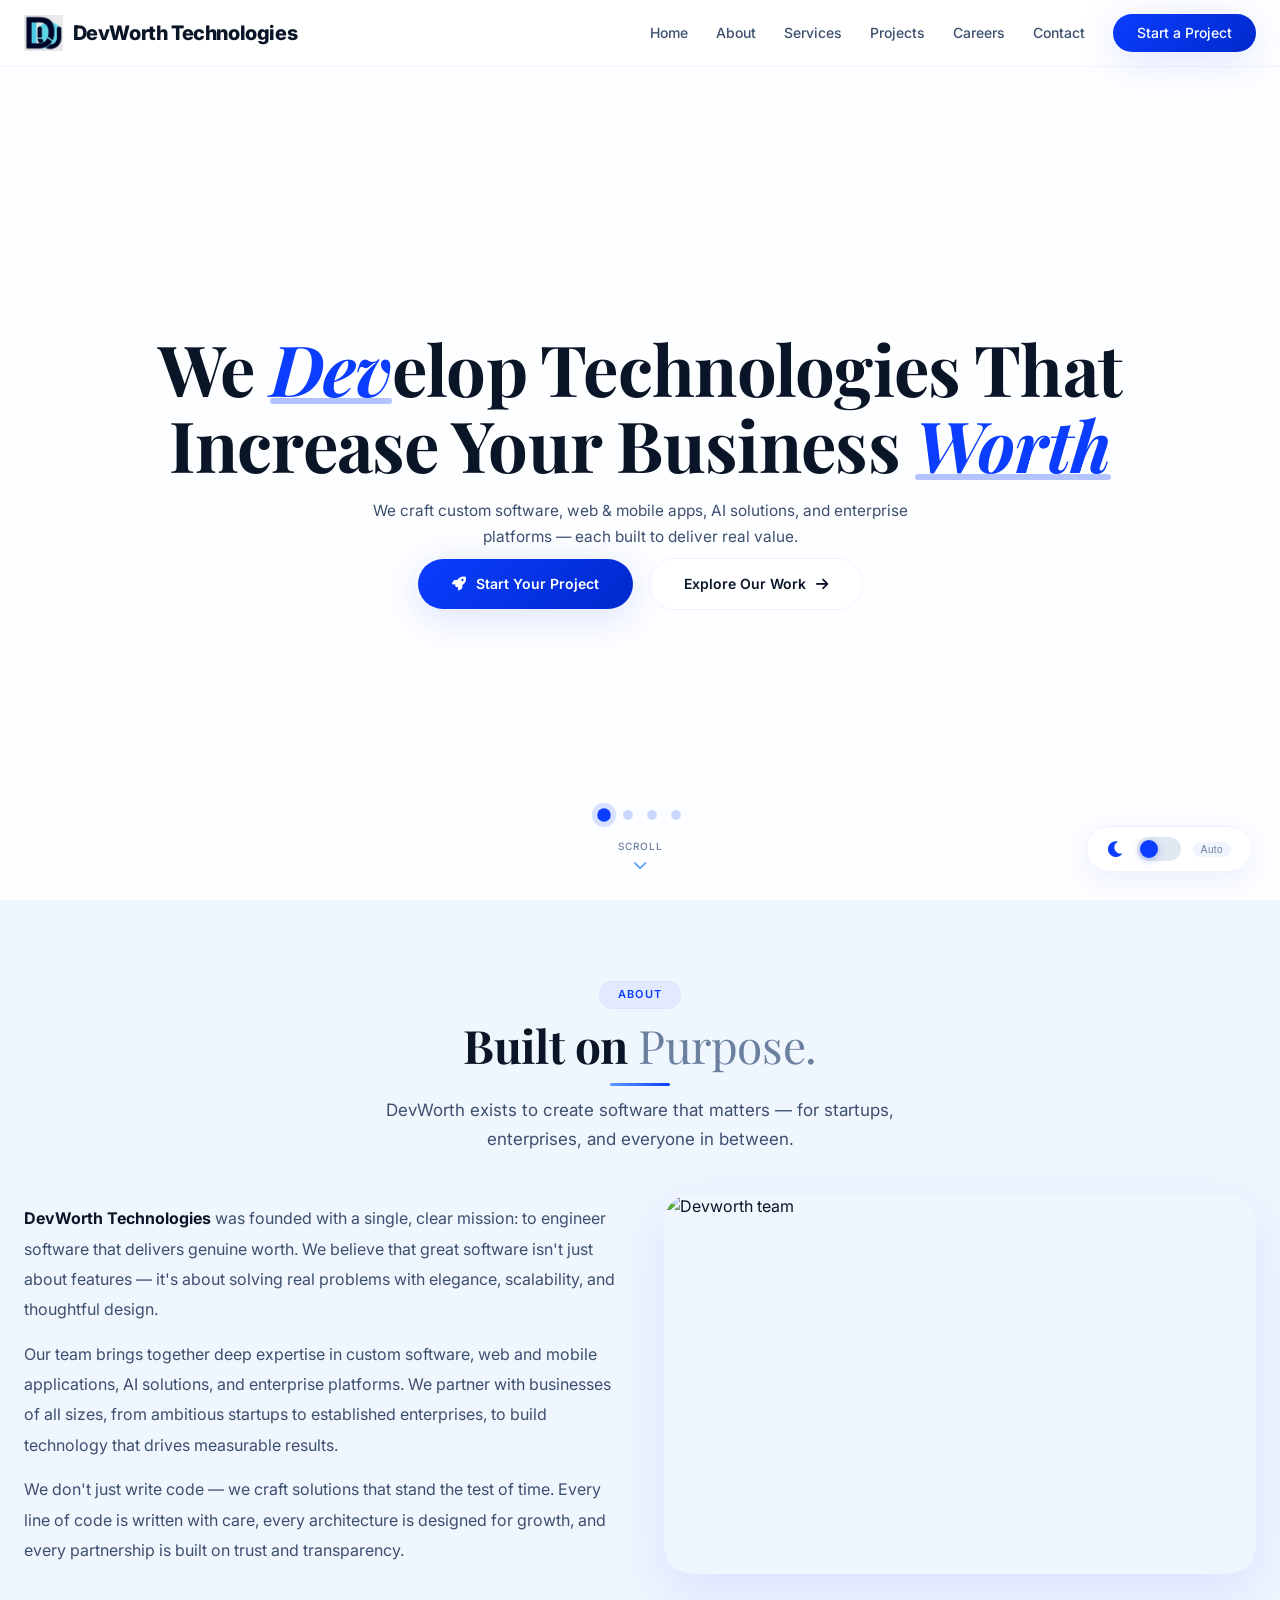
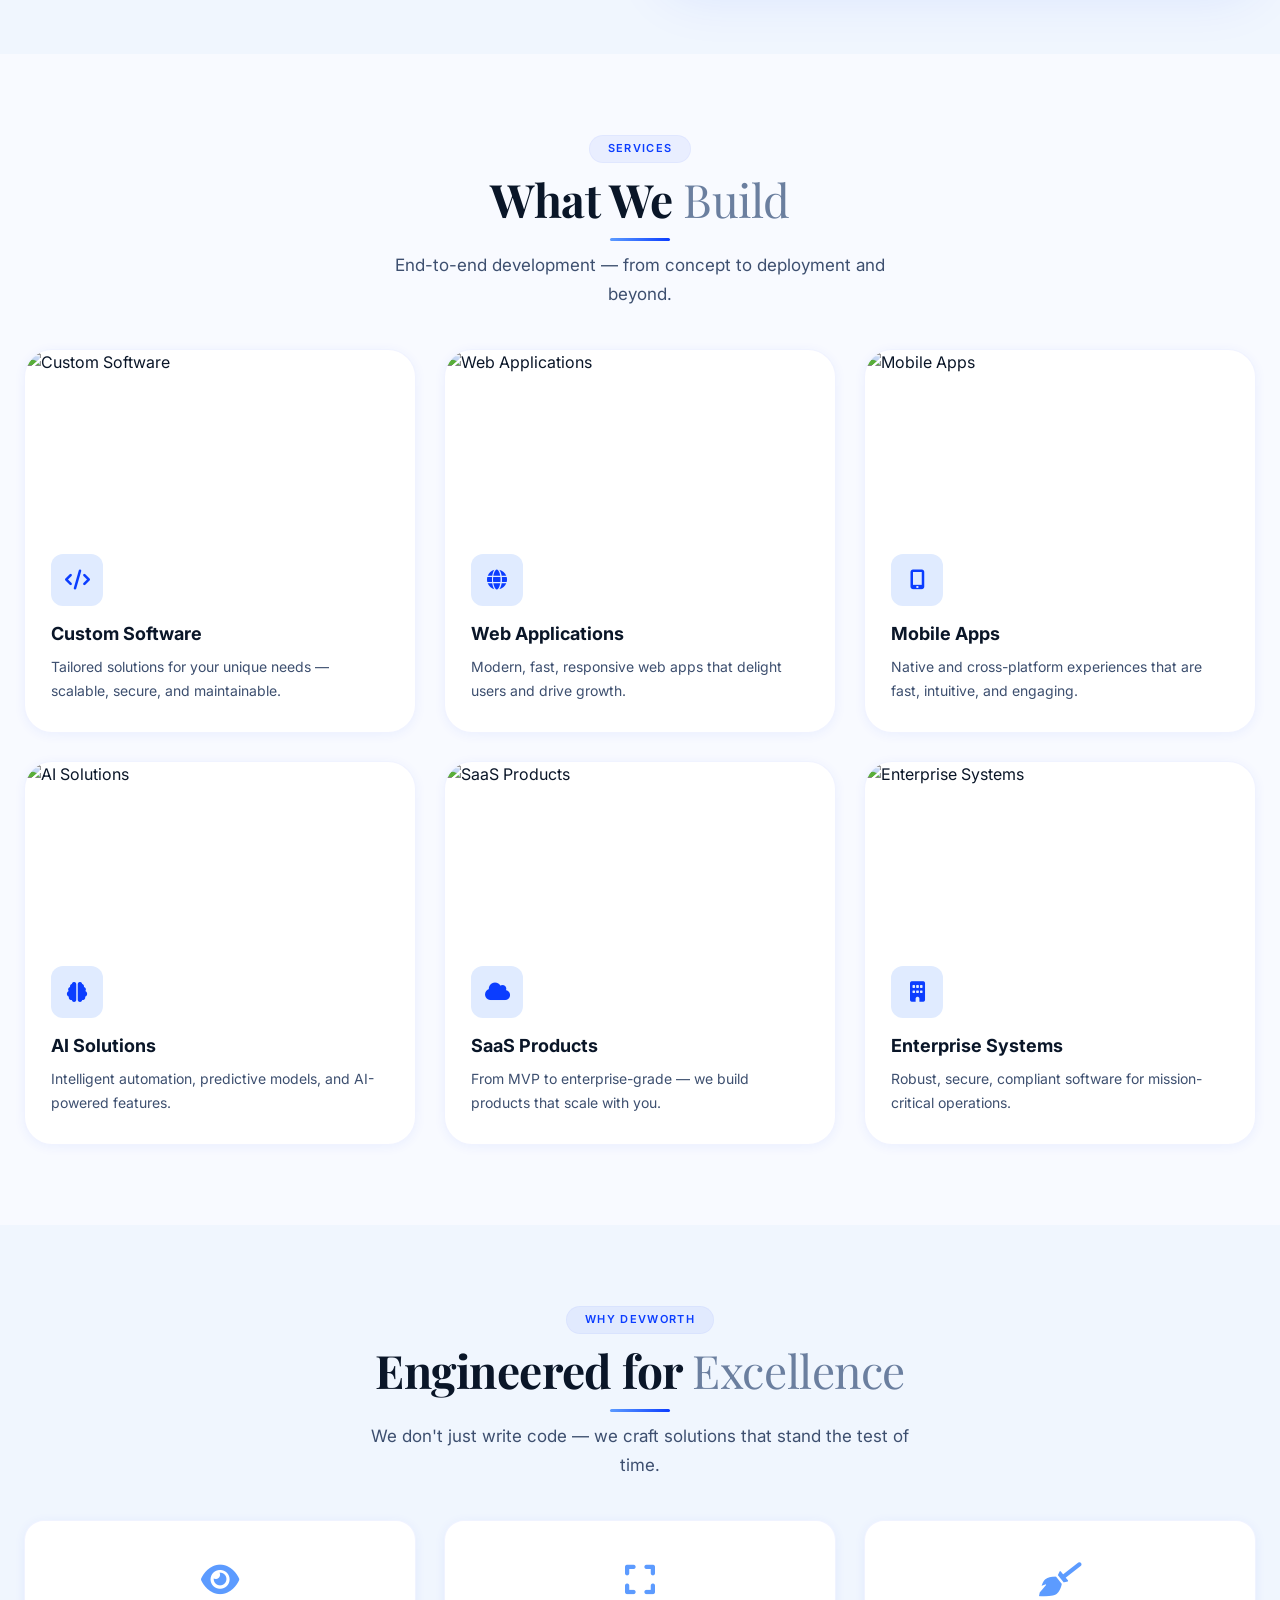
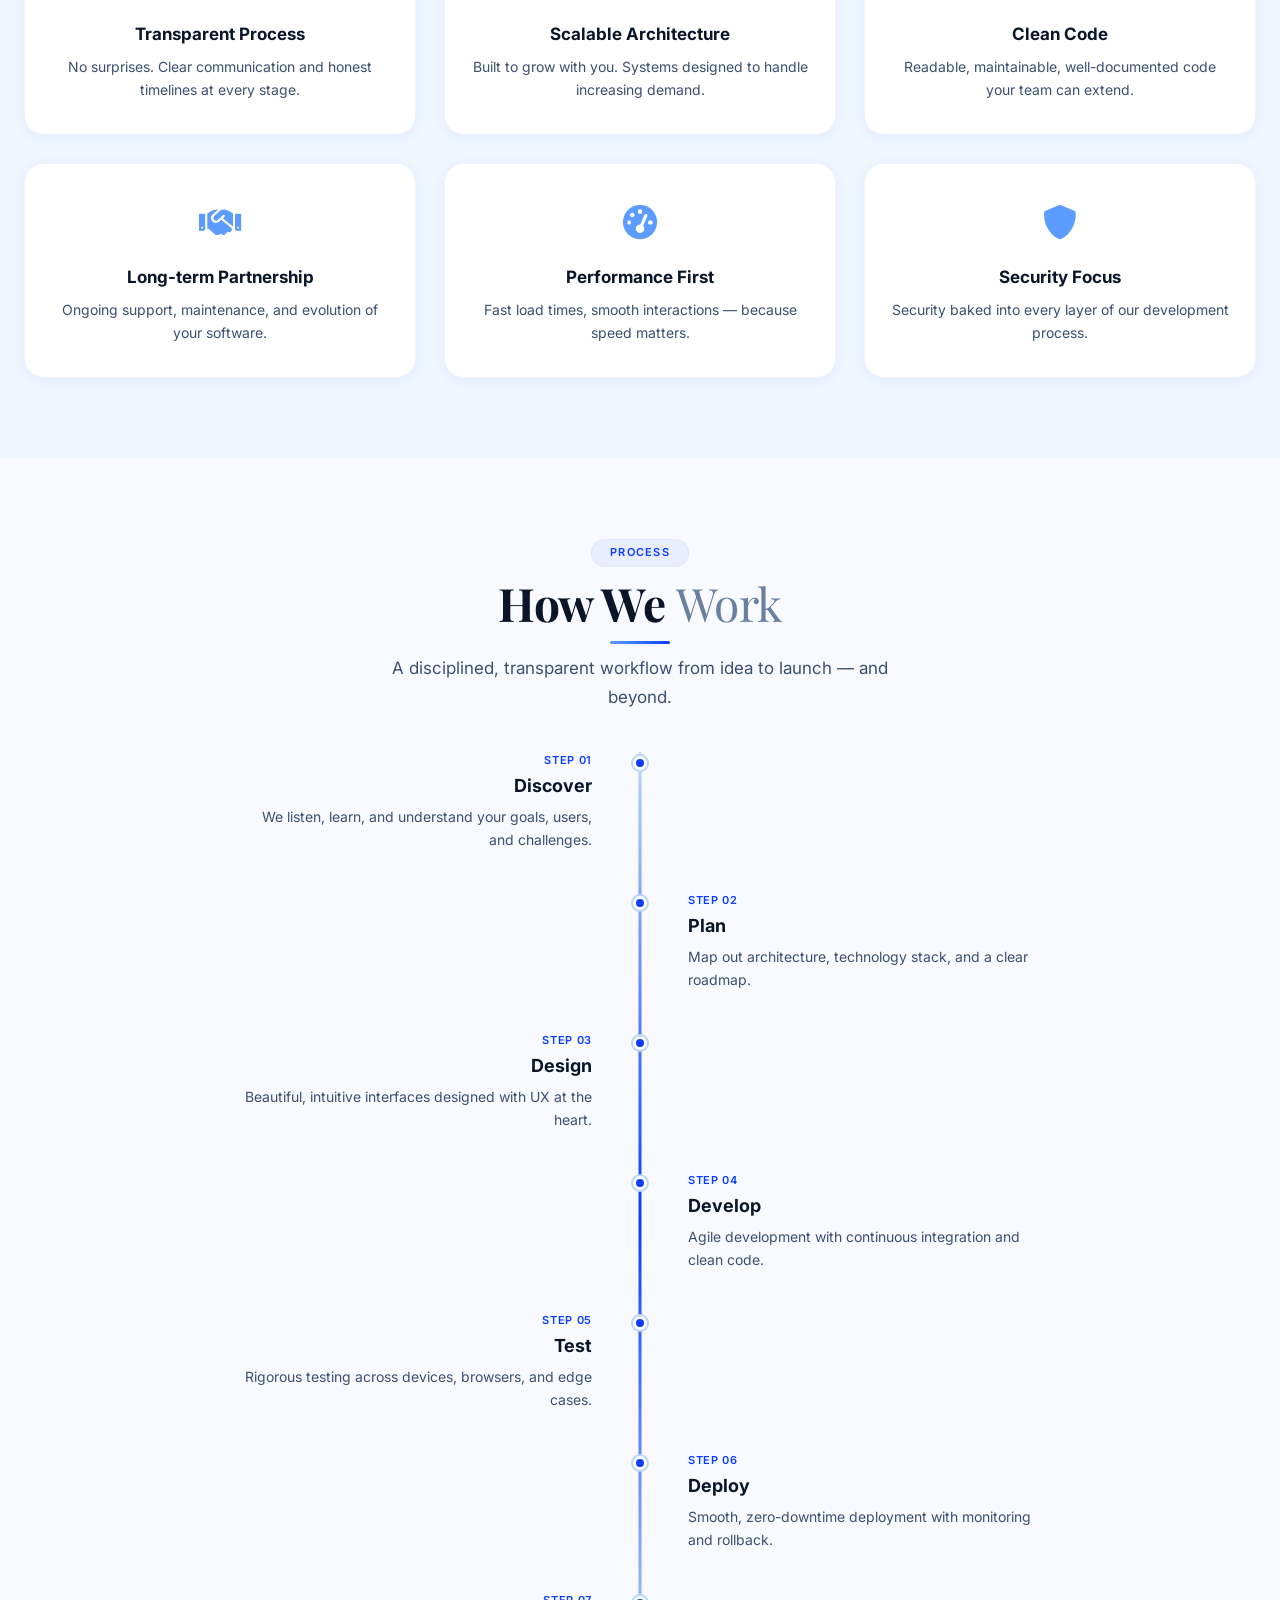
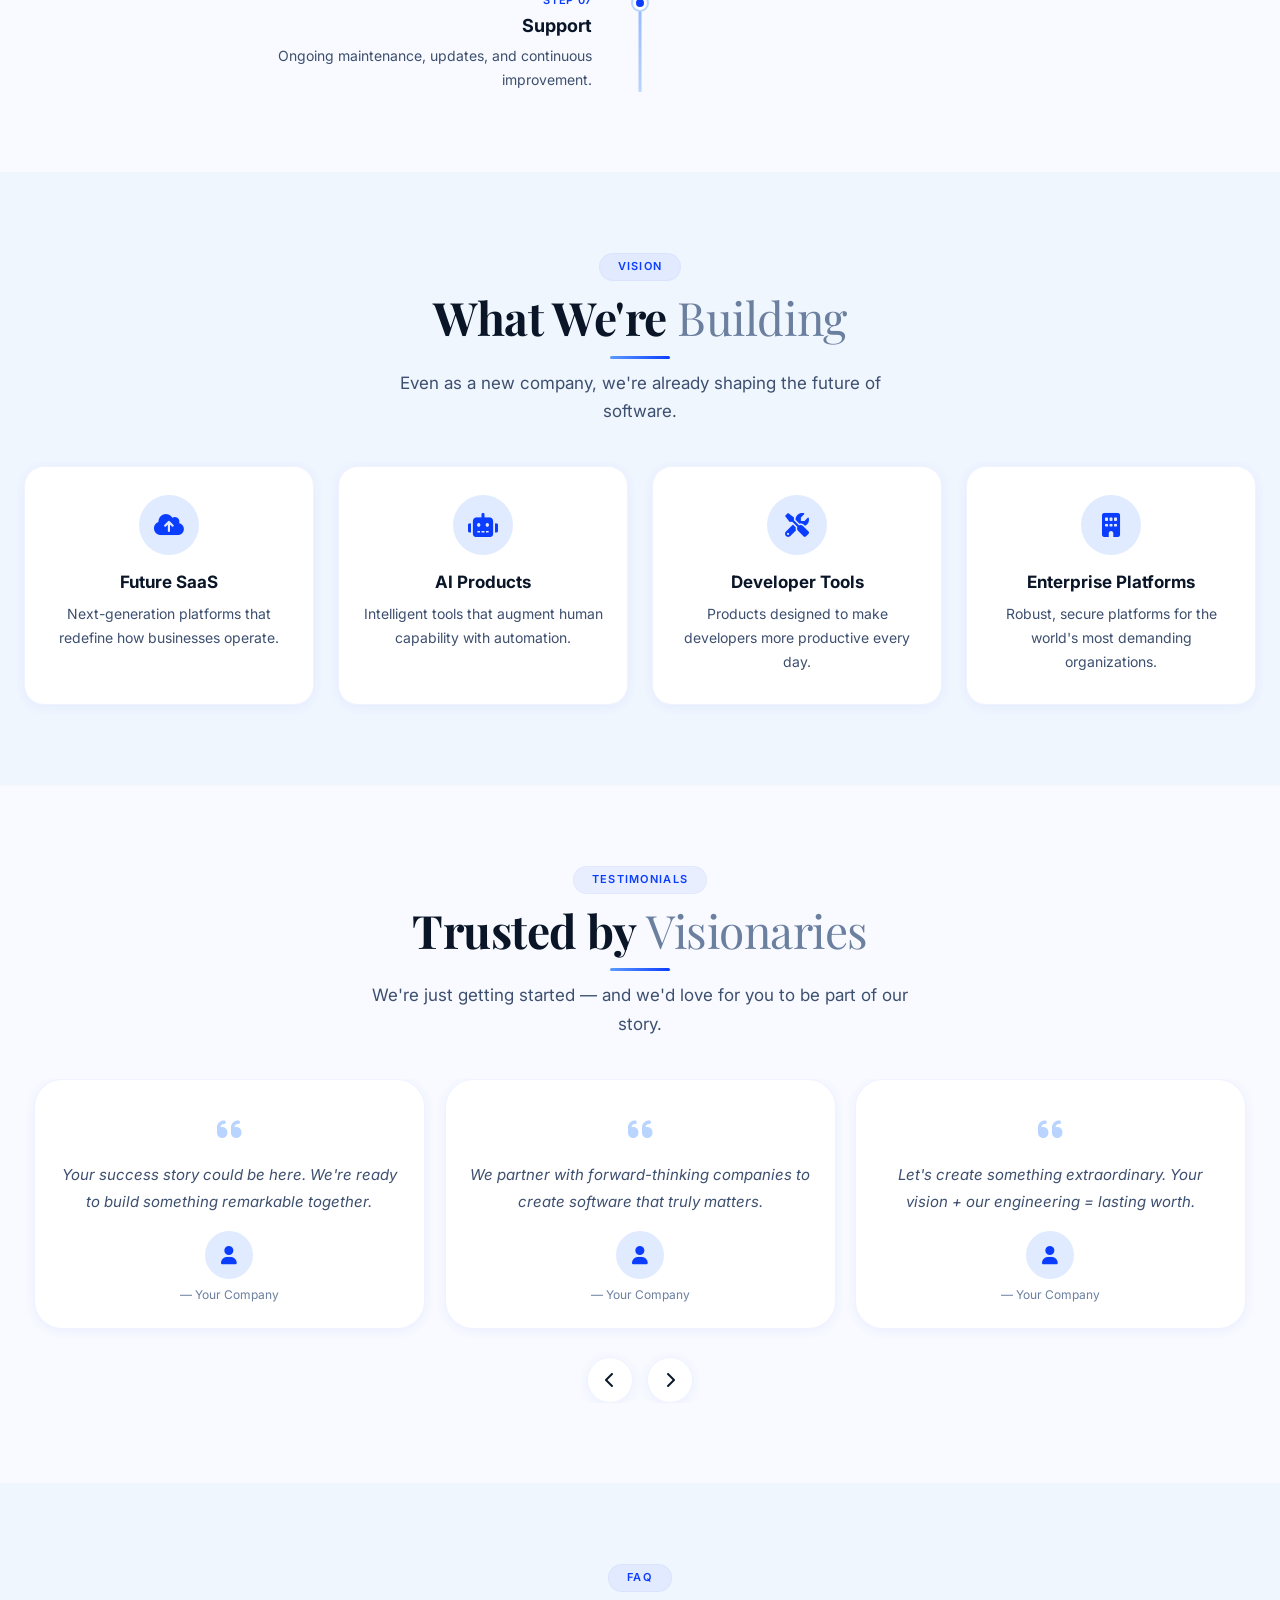
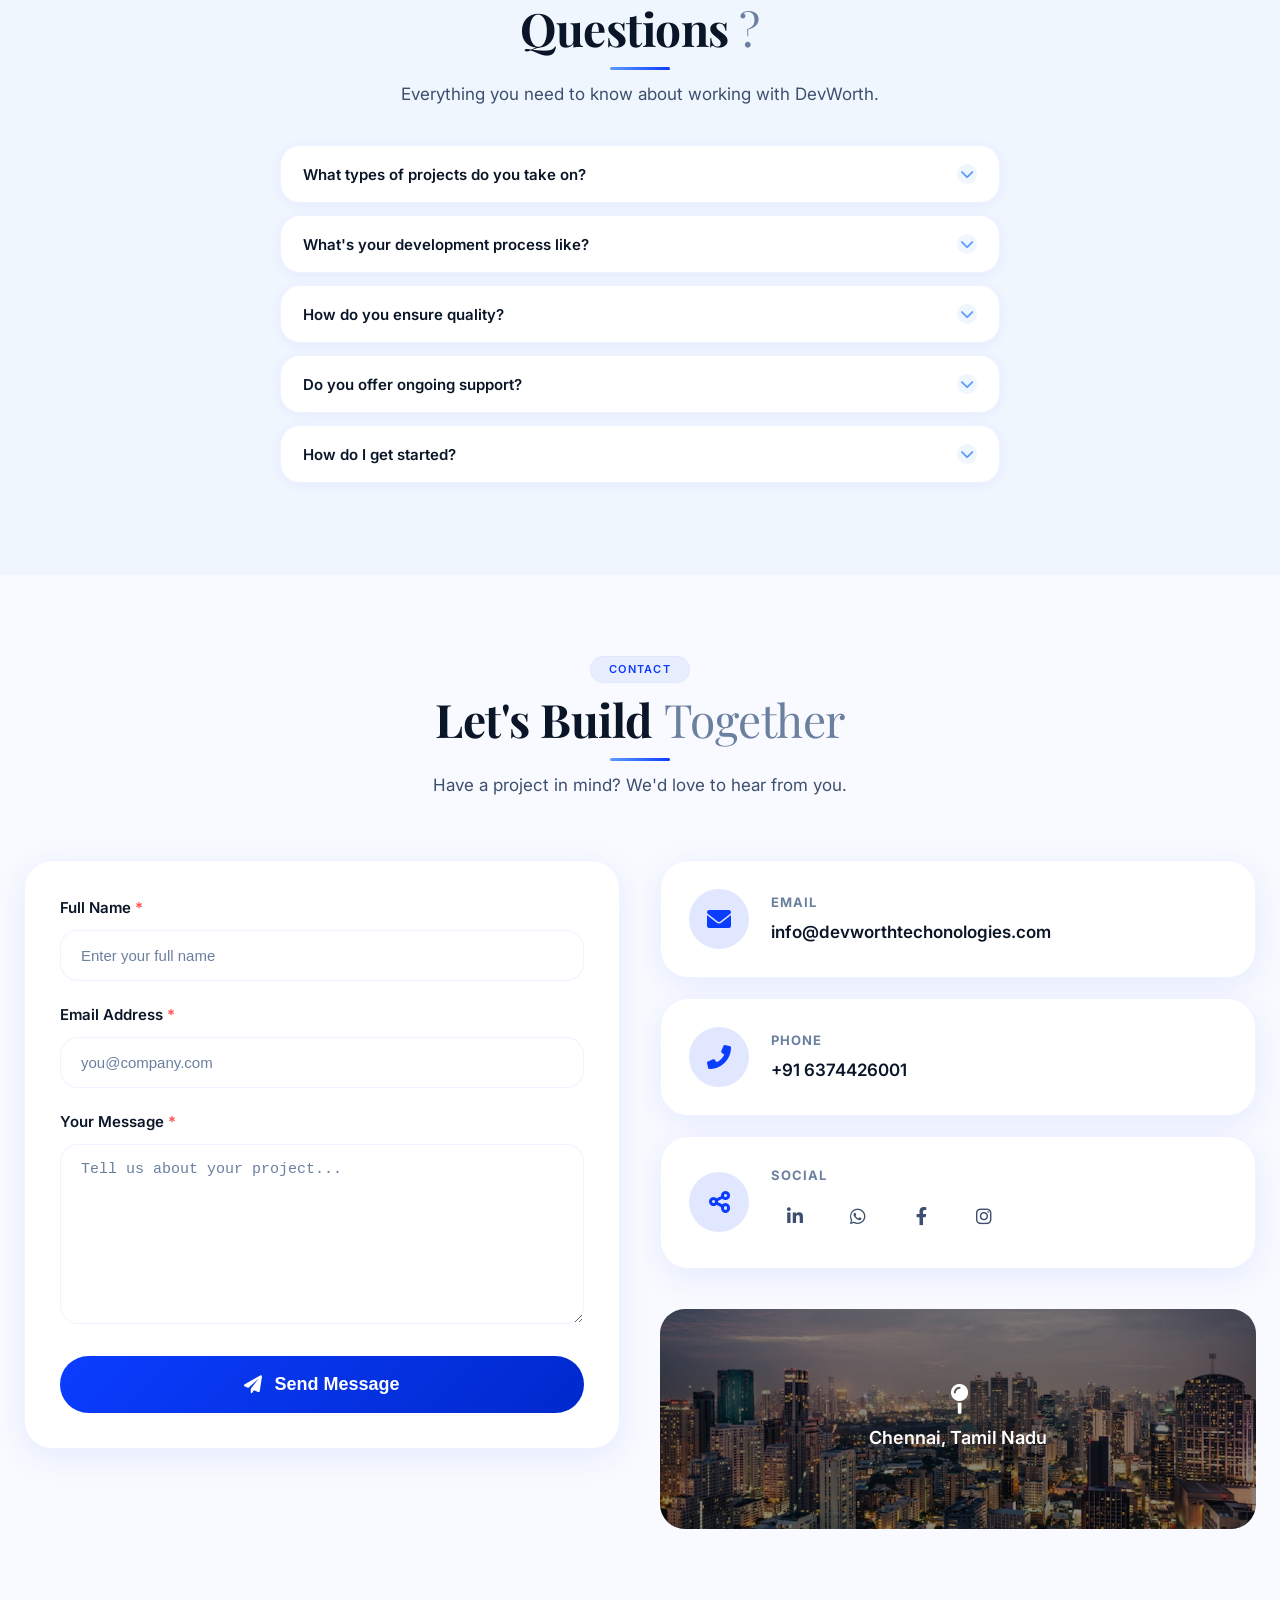
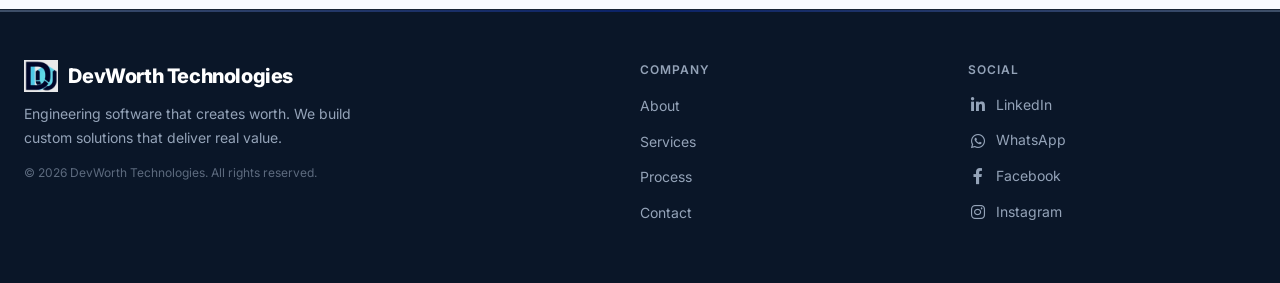
==== index.html @ b17df906 "location-updated" ====
<!DOCTYPE html>
<html lang="en" data-theme="light">

<head>
    <meta charset="UTF-8" />
    <meta name="viewport" content="width=device-width, initial-scale=1.0, maximum-scale=1.0, user-scalable=yes" />
    <title>DevWorth Technologies — Software That Creates Worth</title>
    <meta name="description"
        content="DevWorth Technologies is a software development company specializing in custom software, web applications, mobile apps, ERP, CRM, e-commerce, and AI solutions. We work closely with businesses to understand their requirements, provide clear guidance, and deliver projects on time with high-quality, user-friendly designs. If you don't have a clear idea of what you need, our team schedules consultations to understand your business, suggest the right technology solutions, and turn your vision into reality. At DevWorth Technologies, we don't just build software—we create digital solutions that add real value and help businesses grow." />
    <link rel="canonical" href="https://devworthtechnologies.com" />
    <link rel="icon" type="image/png" href="assets/Devworth Technologies-lg.png">
    <!-- Font Awesome 6 -->
    <link rel="stylesheet" href="https://cdnjs.cloudflare.com/ajax/libs/font-awesome/6.0.0-beta3/css/all.min.css" />

    <!-- Google Fonts: Inter + Playfair Display -->
    <link rel="preconnect" href="https://fonts.googleapis.com" />
    <link rel="preconnect" href="https://fonts.gstatic.com" crossorigin />
    <link
        href="https://fonts.googleapis.com/css2?family=Inter:opsz,wght@14..32,300;14..32,400;14..32,500;14..32,600;14..32,700;14..32,800;14..32,900&family=Playfair+Display:ital,wght@0,400;0,600;0,700;0,800;1,600;1,700&display=swap"
        rel="stylesheet" />

    <style>
        /* ============================================================
   CSS VARIABLES — Light & Dark Themes (Enhanced)
   ============================================================ */
        :root {
            --blue-50: #f0f5ff;
            --blue-100: #e0ebff;
            --blue-200: #b8d4ff;
            --blue-300: #8bb8ff;
            --blue-400: #5c9bff;
            --blue-500: #0B3DFF;
            --blue-600: #0029cc;
            --blue-700: #001f99;
            --blue-800: #001566;
            --blue-900: #000b33;
            --blue-glow: rgba(11, 61, 255, 0.25);
            --blue-glow-strong: rgba(11, 61, 255, 0.40);

            --bg-page: #f8faff;
            --bg-card: #ffffff;
            --bg-soft: #f0f6fe;
            --bg-input: #ffffff;
            --text-primary: #0a1628;
            --text-secondary: #3d4f6f;
            --text-light: #6b7f9f;
            --border-color: rgba(11, 61, 255, 0.06);
            --shadow-sm: 0 2px 12px rgba(11, 61, 255, 0.06);
            --shadow-md: 0 8px 32px rgba(11, 61, 255, 0.08);
            --shadow-lg: 0 20px 56px rgba(11, 61, 255, 0.10);
            --shadow-xl: 0 30px 80px rgba(11, 61, 255, 0.12);
            --shadow-glow: 0 8px 40px rgba(11, 61, 255, 0.15);
            --shadow-glow-strong: 0 8px 48px rgba(11, 61, 255, 0.25);
            --footer-bg: #0a1628;
            --footer-text: #94a3b8;
            --footer-border: rgba(255, 255, 255, 0.06);
            --toggle-bg: #e2e8f0;
            --bubble-opacity: 0.05;
            --hero-overlay: rgba(255, 255, 255, 0.70);
            --radius-sm: 12px;
            --radius-md: 20px;
            --radius-lg: 28px;
            --radius-xl: 36px;
            --transition: 0.5s cubic-bezier(0.22, 1, 0.36, 1);
            --transition-fast: 0.3s ease;
            --transition-slow: 0.8s cubic-bezier(0.22, 1, 0.36, 1);
            --font-serif: 'Playfair Display', serif;
            --font-sans: 'Inter', sans-serif;
        }

        [data-theme="dark"] {
            --bg-page: #0a0e1a;
            --bg-card: #141b2d;
            --bg-soft: #101624;
            --bg-input: #1a2338;
            --text-primary: #f1f5f9;
            --text-secondary: #94a3b8;
            --text-light: #64748b;
            --border-color: rgba(255, 255, 255, 0.06);
            --shadow-sm: 0 2px 12px rgba(0, 0, 0, 0.3);
            --shadow-md: 0 8px 32px rgba(0, 0, 0, 0.4);
            --shadow-lg: 0 20px 56px rgba(0, 0, 0, 0.5);
            --shadow-xl: 0 30px 80px rgba(0, 0, 0, 0.6);
            --shadow-glow: 0 8px 40px rgba(11, 61, 255, 0.2);
            --shadow-glow-strong: 0 8px 48px rgba(11, 61, 255, 0.3);
            --footer-bg: #060a16;
            --footer-text: #64748b;
            --footer-border: rgba(255, 255, 255, 0.04);
            --toggle-bg: #1a2338;
            --blue-100: #1a2a4a;
            --blue-200: #2a3f6a;
            --blue-50: #0e1a2e;
            --bubble-opacity: 0.07;
            --hero-overlay: rgba(10, 14, 26, 0.75);
            --blue-glow: rgba(11, 61, 255, 0.35);
            --blue-glow-strong: rgba(11, 61, 255, 0.45);
        }

        /* ============================================================
   RESET & BASE
   ============================================================ */
        *,
        *::before,
        *::after {
            margin: 0;
            padding: 0;
            box-sizing: border-box;
        }

        html {
            scroll-behavior: smooth;
            -webkit-font-smoothing: antialiased;
            -moz-osx-font-smoothing: grayscale;
            overflow-x: hidden;
            width: 100%;
        }

        body {
            font-family: var(--font-sans);
            background: var(--bg-page);
            color: var(--text-primary);
            overflow-x: hidden;
            line-height: 1.6;
            transition: background 0.6s ease, color 0.6s ease;
            width: 100%;
            position: relative;
        }

        a {
            text-decoration: none;
            color: inherit;
        }

        img {
            display: block;
            max-width: 100%;
            height: auto;
        }

        ul {
            list-style: none;
        }

        /* ============================================================
   SCROLLBAR STYLING
   ============================================================ */
        ::-webkit-scrollbar {
            width: 8px;
        }

        ::-webkit-scrollbar-track {
            background: var(--bg-soft);
        }

        ::-webkit-scrollbar-thumb {
            background: var(--blue-500);
            border-radius: 10px;
        }

        ::-webkit-scrollbar-thumb:hover {
            background: var(--blue-600);
        }

        /* ============================================================
   PROGRESS BAR
   ============================================================ */
        #progressBar {
            position: fixed;
            top: 0;
            left: 0;
            height: 3px;
            background: linear-gradient(90deg, var(--blue-300), var(--blue-500), var(--blue-300));
            z-index: 1000;
            width: 0%;
            transition: width 0.08s linear;
            border-radius: 0 4px 4px 0;
            box-shadow: 0 0 20px rgba(11, 61, 255, 0.3);
        }

        /* ============================================================
   BACKGROUND BUBBLES — Enhanced
   ============================================================ */
        .bubble-container {
            position: fixed;
            inset: 0;
            pointer-events: none;
            z-index: 0;
            overflow: hidden;
        }

        .bubble {
            position: absolute;
            bottom: -120px;
            border-radius: 50%;
            opacity: 0;
            animation: rise linear infinite;
            background: radial-gradient(circle at 30% 30%, var(--blue-300), var(--blue-500));
            filter: blur(3px);
            will-change: transform, opacity;
            box-shadow: 0 0 40px rgba(11, 61, 255, 0.1);
        }

        @keyframes rise {
            0% {
                transform: translateY(0) scale(0.6) rotate(0deg);
                opacity: 0;
            }

            8% {
                opacity: var(--bubble-opacity);
                transform: translateY(0) scale(0.8) rotate(5deg);
            }

            85% {
                opacity: calc(var(--bubble-opacity) * 1.8);
            }

            100% {
                transform: translateY(-115vh) scale(0.2) rotate(720deg);
                opacity: 0;
            }
        }

        /* ============================================================
   THEME TOGGLE — Premium
   ============================================================ */
        .theme-toggle {
            position: fixed;
            bottom: 28px;
            right: 28px;
            z-index: 600;
            background: var(--bg-card);
            border: 1px solid var(--border-color);
            border-radius: 50px;
            padding: 10px 20px;
            display: flex;
            align-items: center;
            gap: 12px;
            cursor: pointer;
            box-shadow: var(--shadow-md);
            transition: all var(--transition-fast);
            color: var(--text-primary);
            font-size: 13px;
            font-weight: 500;
            backdrop-filter: blur(12px);
            -webkit-backdrop-filter: blur(12px);
        }

        .theme-toggle:hover {
            transform: scale(1.05) translateY(-2px);
            box-shadow: var(--shadow-lg);
            border-color: var(--blue-300);
        }

        .theme-toggle i {
            font-size: 18px;
            color: var(--blue-500);
            transition: transform 0.4s ease;
        }

        .theme-toggle:hover i {
            transform: rotate(20deg);
        }

        .theme-toggle .toggle-track {
            width: 44px;
            height: 24px;
            background: var(--toggle-bg);
            border-radius: 50px;
            position: relative;
            transition: background 0.3s ease;
            flex-shrink: 0;
        }

        .theme-toggle .toggle-track .thumb {
            width: 18px;
            height: 18px;
            border-radius: 50%;
            background: var(--blue-500);
            position: absolute;
            top: 3px;
            left: 3px;
            transition: transform 0.3s ease, background 0.3s ease;
            box-shadow: 0 2px 8px rgba(11, 61, 255, 0.3);
        }

        [data-theme="dark"] .theme-toggle .toggle-track .thumb {
            transform: translateX(20px);
            background: #4a7aff;
        }

        [data-theme="dark"] .theme-toggle .toggle-track {
            background: #2a3f6a;
        }

        .theme-toggle .time-indicator {
            font-size: 10px;
            color: var(--text-light);
            font-weight: 400;
            letter-spacing: 0.04em;
            padding: 2px 8px;
            background: var(--bg-soft);
            border-radius: 20px;
            transition: background 0.3s ease;
        }

        @media (max-width: 640px) {
            .theme-toggle {
                bottom: 16px;
                right: 16px;
                padding: 8px 14px;
                font-size: 12px;
                gap: 8px;
            }

            .theme-toggle .toggle-track {
                width: 34px;
                height: 20px;
            }

            .theme-toggle .toggle-track .thumb {
                width: 14px;
                height: 14px;
                top: 3px;
                left: 3px;
            }

            [data-theme="dark"] .theme-toggle .toggle-track .thumb {
                transform: translateX(14px);
            }

            .theme-toggle .time-indicator {
                display: none;
            }
        }

        /* ============================================================
   NAVBAR — Premium Glass
   ============================================================ */
        .navbar {
            position: fixed;
            top: 0;
            left: 0;
            width: 100%;
            z-index: 500;
            padding: 14px 24px;
            background: rgba(255, 255, 255, 0.72);
            backdrop-filter: blur(20px) saturate(1.2);
            -webkit-backdrop-filter: blur(20px) saturate(1.2);
            border-bottom: 1px solid var(--border-color);
            transition: box-shadow var(--transition-fast), background 0.6s ease, border-color 0.6s ease, padding 0.3s ease;
        }

        [data-theme="dark"] .navbar {
            background: rgba(10, 14, 26, 0.85);
            backdrop-filter: blur(20px) saturate(1.2);
        }

        .navbar.scrolled {
            box-shadow: 0 4px 30px rgba(11, 61, 255, 0.06);
            background: rgba(255, 255, 255, 0.92);
            padding: 10px 24px;
        }

        [data-theme="dark"] .navbar.scrolled {
            background: rgba(10, 14, 26, 0.95);
            box-shadow: 0 4px 30px rgba(0, 0, 0, 0.3);
        }

        .navbar .inner {
            max-width: 1280px;
            margin: 0 auto;
            display: flex;
            align-items: center;
            justify-content: space-between;
        }

        .logo {
            font-size: 20px;
            font-weight: 800;
            letter-spacing: -0.02em;
            color: var(--text-primary);
            display: flex;
            align-items: center;
            gap: 10px;
            transition: color 0.6s ease;
            flex-shrink: 0;
        }

        .logo img {
            max-height: 36px;
            width: auto;
            max-width: 140px;
            object-fit: contain;
            transition: transform 0.3s ease;
        }

        .logo:hover img {
            transform: scale(1.05);
        }

        .logo i {
            color: var(--blue-500);
            font-size: 20px;
            transition: transform 0.4s ease;
        }

        .logo:hover i {
            transform: rotate(-10deg) scale(1.1);
        }

        .nav-links {
            display: flex;
            align-items: center;
            gap: 28px;
        }

        .nav-links a {
            font-size: 14px;
            font-weight: 500;
            color: var(--text-secondary);
            position: relative;
            transition: color var(--transition-fast);
            white-space: nowrap;
        }

        .nav-links a::after {
            content: '';
            position: absolute;
            left: 0;
            bottom: -3px;
            width: 0;
            height: 2.5px;
            background: linear-gradient(90deg, var(--blue-400), var(--blue-500));
            border-radius: 4px;
            transition: width var(--transition-fast);
        }

        .nav-links a:hover,
        .nav-links a.active {
            color: var(--text-primary);
        }

        .nav-links a:hover::after,
        .nav-links a.active::after {
            width: 100%;
        }

        .nav-cta {
            background: linear-gradient(135deg, var(--blue-500), var(--blue-600));
            color: #fff !important;
            padding: 8px 24px;
            border-radius: 50px;
            font-weight: 600;
            font-size: 13px;
            transition: all var(--transition-fast);
            box-shadow: var(--shadow-glow);
            border: none;
        }

        .nav-cta::after {
            display: none !important;
        }

        .nav-cta:hover {
            transform: translateY(-2px) scale(1.03);
            box-shadow: var(--shadow-glow-strong);
            color: #fff !important;
        }

        .nav-toggle {
            display: none;
            flex-direction: column;
            gap: 5px;
            background: none;
            border: none;
            cursor: pointer;
            padding: 4px;
        }

        .nav-toggle span {
            display: block;
            width: 24px;
            height: 2.5px;
            background: var(--text-primary);
            border-radius: 2px;
            transition: var(--transition-fast);
        }

        .mobile-menu {
            display: none;
            position: fixed;
            inset: 0;
            top: 70px;
            background: rgba(255, 255, 255, 0.98);
            backdrop-filter: blur(20px);
            padding: 32px 24px;
            flex-direction: column;
            gap: 16px;
            font-size: 17px;
            font-weight: 500;
            transform: translateX(100%);
            transition: transform 0.5s cubic-bezier(0.22, 1, 0.36, 1);
            z-index: 400;
            overflow-y: auto;
        }

        [data-theme="dark"] .mobile-menu {
            background: rgba(10, 14, 26, 0.98);
        }

        .mobile-menu.open {
            transform: translateX(0);
        }

        .mobile-menu a {
            padding: 12px 0;
            border-bottom: 1px solid var(--border-color);
            color: var(--text-primary);
            font-weight: 500;
            transition: color 0.3s ease, padding-left 0.3s ease;
        }

        .mobile-menu a:hover {
            color: var(--blue-500);
            padding-left: 8px;
        }

        .mobile-menu .nav-cta {
            display: inline-block;
            text-align: center;
            margin-top: 8px;
            border-bottom: none;
            padding: 12px 24px;
        }

        .mobile-menu .nav-cta:hover {
            padding-left: 24px;
        }

        @media (max-width: 900px) {
            .nav-links {
                gap: 16px;
            }

            .nav-links a {
                font-size: 13px;
            }

            .nav-cta {
                padding: 6px 16px;
                font-size: 12px;
            }
        }

        @media (max-width: 768px) {
            .navbar {
                padding: 10px 16px;
            }

            .navbar.scrolled {
                padding: 8px 16px;
            }

            .logo img {
                max-height: 30px;
                max-width: 100px;
            }

            .logo {
                font-size: 17px;
                gap: 6px;
            }

            .nav-links {
                display: none;
            }

            .nav-toggle {
                display: flex;
            }

            .mobile-menu {
                display: flex;
            }
        }

        @media (max-width: 400px) {
            .logo img {
                max-height: 26px;
                max-width: 80px;
            }

            .logo {
                font-size: 15px;
                gap: 4px;
            }

            .navbar {
                padding: 8px 12px;
            }

            .mobile-menu {
                top: 60px;
                padding: 20px 16px;
                font-size: 15px;
            }
        }

        /* ============================================================
   HERO CAROUSEL — Enhanced
   ============================================================ */
        .hero {
            min-height: 100vh;
            display: flex;
            align-items: center;
            justify-content: center;
            text-align: center;
            padding: 100px 24px 60px;
            position: relative;
            overflow: hidden;
            background: var(--bg-page);
            transition: background 0.6s ease;
            width: 100%;
        }

        .hero-slides {
            position: absolute;
            inset: 0;
            z-index: 1;
        }

        .hero-slide {
            position: absolute;
            inset: 0;
            opacity: 0;
            transition: opacity 1.4s ease;
            background-size: cover;
            background-position: center;
            transform: scale(1.02);
            will-change: transform, opacity;
        }

        .hero-slide.active {
            opacity: 1;
            transform: scale(1);
        }

        .hero-slide::after {
            content: '';
            position: absolute;
            inset: 0;
            background: var(--hero-overlay);
            backdrop-filter: blur(2px);
            transition: background 0.6s ease;
        }

        .hero-content {
            position: relative;
            z-index: 10;
            max-width: 860px;
            padding: 0 12px;
            width: 100%;
        }

        .hero-badge {
            display: inline-flex;
            align-items: center;
            gap: 10px;
            font-size: 12px;
            font-weight: 600;
            text-transform: uppercase;
            letter-spacing: 0.12em;
            color: var(--blue-500);
            background: rgba(255, 255, 255, 0.7);
            backdrop-filter: blur(6px);
            padding: 6px 20px;
            border-radius: 50px;
            margin-bottom: 24px;
            border: 1px solid var(--border-color);
            transition: background 0.6s ease, border-color 0.6s ease;
            animation: fadeInUp 0.8s ease forwards;
        }

        [data-theme="dark"] .hero-badge {
            background: rgba(10, 14, 26, 0.7);
        }

        .hero-badge .dot {
            width: 7px;
            height: 7px;
            border-radius: 50%;
            background: var(--blue-500);
            animation: pulse-dot 2s ease-in-out infinite;
        }

        @keyframes pulse-dot {

            0%,
            100% {
                opacity: 1;
                transform: scale(1);
            }

            50% {
                opacity: 0.3;
                transform: scale(0.6);
            }
        }

        @keyframes fadeInUp {
            from {
                opacity: 0;
                transform: translateY(30px);
            }

            to {
                opacity: 1;
                transform: translateY(0);
            }
        }

        @keyframes fadeInDown {
            from {
                opacity: 0;
                transform: translateY(-30px);
            }

            to {
                opacity: 1;
                transform: translateY(0);
            }
        }

        .hero h1 {
            font-family: var(--font-serif);
            font-size: clamp(36px, 5.5vw, 80px);
            font-weight: 700;
            line-height: 1.08;
            letter-spacing: -0.01em;
            color: var(--text-primary);
            transition: color 0.6s ease;
            animation: fadeInUp 0.8s ease 0.15s forwards;
            opacity: 0;
        }

        .hero h1 .highlight {
            color: var(--blue-500);
            font-style: italic;
            position: relative;
            display: inline-block;
        }

        .hero h1 .highlight::after {
            content: '';
            position: absolute;
            bottom: 2px;
            left: 0;
            width: 100%;
            height: 6px;
            background: var(--blue-500);
            opacity: 0.3;
            border-radius: 4px;
        }

        .hero p {
            font-size: clamp(15px, 1.2vw, 20px);
            color: var(--text-secondary);
            max-width: 540px;
            margin: 16px auto 0;
            line-height: 1.7;
            font-weight: 400;
            transition: color 0.6s ease;
            animation: fadeInUp 0.8s ease 0.3s forwards;
            opacity: 0;
        }

        .hero-actions {
            display: flex;
            justify-content: center;
            align-items: center;
            gap: 16px;
            flex-wrap: wrap;
            margin-top: 8px;
            animation: fadeInUp 0.8s ease 0.45s forwards;
            opacity: 0;
        }

        .hero-dots {
            position: absolute;
            bottom: 80px;
            left: 50%;
            transform: translateX(-50%);
            display: flex;
            gap: 14px;
            z-index: 20;
        }

        .hero-dot {
            width: 10px;
            height: 10px;
            border-radius: 50%;
            background: rgba(11, 61, 255, 0.2);
            cursor: pointer;
            transition: all 0.3s ease;
            border: none;
            padding: 0;
        }

        .hero-dot.active {
            background: var(--blue-500);
            transform: scale(1.35);
            box-shadow: 0 0 0 4px rgba(11, 61, 255, 0.15);
        }

        .hero-dot:hover {
            transform: scale(1.2);
            background: var(--blue-400);
        }

        .hero-scroll {
            position: absolute;
            bottom: 28px;
            left: 50%;
            transform: translateX(-50%);
            display: flex;
            flex-direction: column;
            align-items: center;
            gap: 4px;
            color: var(--text-light);
            font-size: 10px;
            font-weight: 500;
            text-transform: uppercase;
            letter-spacing: 0.1em;
            animation: bounce-down 2.4s ease-in-out infinite;
            z-index: 10;
            transition: color 0.6s ease;
        }

        .hero-scroll i {
            font-size: 14px;
            color: var(--blue-400);
            transition: color 0.3s ease;
        }

        .hero-scroll:hover i {
            color: var(--blue-500);
        }

        @keyframes bounce-down {

            0%,
            100% {
                transform: translateX(-50%) translateY(0);
            }

            50% {
                transform: translateX(-50%) translateY(8px);
            }
        }

        @media (max-width: 768px) {
            .hero {
                padding: 90px 16px 50px;
                min-height: 90vh;
            }

            .hero h1 {
                font-size: clamp(30px, 7vw, 44px);
            }

            .hero-actions {
                gap: 12px;
                width: 100%;
            }

            .hero-actions .btn {
                padding: 12px 22px;
                font-size: 13px;
                width: 100%;
                justify-content: center;
            }

            .hero-actions .btn-secondary {
                width: 100%;
                justify-content: center;
            }

            .hero-dots {
                bottom: 56px;
                gap: 10px;
            }

            .hero-scroll {
                bottom: 16px;
                font-size: 9px;
            }

            .hero-scroll i {
                font-size: 12px;
            }

            .hero-badge {
                font-size: 10px;
                padding: 4px 14px;
                margin-bottom: 16px;
            }
        }

        @media (max-width: 480px) {
            .hero {
                padding: 80px 12px 40px;
                min-height: 85vh;
            }

            .hero h1 {
                font-size: clamp(26px, 6vw, 34px);
            }

            .hero p {
                font-size: 14px;
                max-width: 100%;
            }

            .hero-actions .btn {
                padding: 10px 18px;
                font-size: 12px;
            }

            .hero-dots {
                bottom: 44px;
                gap: 8px;
            }

            .hero-dot {
                width: 8px;
                height: 8px;
            }
        }

        /* ============================================================
   BUTTONS — Premium
   ============================================================ */
        .btn {
            display: inline-flex;
            align-items: center;
            justify-content: center;
            gap: 10px;
            padding: 14px 34px;
            border-radius: 50px;
            font-weight: 600;
            font-size: 14px;
            transition: all var(--transition-fast);
            cursor: pointer;
            border: none;
            position: relative;
            overflow: hidden;
            will-change: transform;
            font-family: var(--font-sans);
        }

        .btn-primary {
            background: linear-gradient(135deg, var(--blue-500), var(--blue-600));
            color: #fff;
            box-shadow: var(--shadow-glow);
        }

        .btn-primary::before {
            content: '';
            position: absolute;
            inset: 0;
            background: linear-gradient(135deg, var(--blue-400), var(--blue-700));
            opacity: 0;
            transition: opacity 0.4s ease;
            border-radius: 50px;
        }

        .btn-primary:hover::before {
            opacity: 1;
        }

        .btn-primary:hover {
            transform: translateY(-3px) scale(1.03);
            box-shadow: var(--shadow-glow-strong);
        }

        .btn-primary span {
            position: relative;
            z-index: 2;
            display: flex;
            align-items: center;
            gap: 10px;
        }

        .btn-primary i {
            transition: transform 0.3s ease;
        }

        .btn-primary:hover i {
            transform: translateX(4px) rotate(-5deg);
        }

        .btn-secondary {
            background: rgba(255, 255, 255, 0.7);
            backdrop-filter: blur(6px);
            color: var(--text-primary);
            border: 1.5px solid var(--border-color);
            transition: all var(--transition-fast);
        }

        [data-theme="dark"] .btn-secondary {
            background: rgba(10, 14, 26, 0.7);
        }

        .btn-secondary:hover {
            border-color: var(--blue-500);
            background: rgba(255, 255, 255, 0.9);
            transform: translateY(-3px) scale(1.02);
            box-shadow: var(--shadow-md);
        }

        [data-theme="dark"] .btn-secondary:hover {
            background: rgba(20, 27, 45, 0.9);
        }

        .btn-secondary i {
            transition: transform 0.3s ease;
        }

        .btn-secondary:hover i {
            transform: translateX(4px);
        }

        @media (max-width: 480px) {
            .btn {
                padding: 12px 22px;
                font-size: 13px;
            }
        }

        /* ============================================================
   SECTION — Shared
   ============================================================ */
        section {
            padding: 80px 0;
            position: relative;
            z-index: 1;
            transition: background 0.6s ease;
            width: 100%;
            overflow: hidden;
        }

        .container {
            max-width: 1200px;
            margin: 0 auto;
            padding: 0 24px;
            width: 100%;
        }

        .section-label {
            display: inline-block;
            font-size: 11px;
            font-weight: 600;
            text-transform: uppercase;
            letter-spacing: 0.12em;
            color: var(--blue-500);
            background: rgba(11, 61, 255, 0.06);
            padding: 4px 18px;
            border-radius: 50px;
            margin-bottom: 10px;
            transition: background 0.6s ease, color 0.6s ease;
            border: 1px solid rgba(11, 61, 255, 0.04);
        }

        [data-theme="dark"] .section-label {
            background: rgba(11, 61, 255, 0.15);
            border-color: rgba(11, 61, 255, 0.08);
        }

        .section-title {
            font-family: var(--font-serif);
            font-size: clamp(28px, 4vw, 46px);
            font-weight: 700;
            color: var(--text-primary);
            letter-spacing: -0.01em;
            line-height: 1.15;
            transition: color 0.6s ease;
        }

        .section-title .light {
            color: var(--text-light);
            font-weight: 400;
            transition: color 0.6s ease;
        }

        .section-title .accent {
            color: var(--blue-500);
            position: relative;
        }

        .section-title .accent::after {
            content: '';
            position: absolute;
            bottom: 2px;
            left: 0;
            width: 100%;
            height: 4px;
            background: var(--blue-500);
            opacity: 0.25;
            border-radius: 4px;
        }

        .section-sub {
            font-size: 17px;
            color: var(--text-secondary);
            max-width: 540px;
            line-height: 1.7;
            margin-top: 10px;
            transition: color 0.6s ease;
        }

        .text-center {
            text-align: center;
        }

        .mx-auto {
            margin-left: auto;
            margin-right: auto;
        }

        @media (max-width: 768px) {
            section {
                padding: 50px 0;
            }

            .container {
                padding: 0 16px;
            }

            .section-title {
                font-size: clamp(24px, 5vw, 34px);
            }

            .section-sub {
                font-size: 15px;
                max-width: 100%;
            }
        }

        @media (max-width: 480px) {
            section {
                padding: 38px 0;
            }

            .container {
                padding: 0 12px;
            }

            .section-title {
                font-size: clamp(22px, 4.5vw, 28px);
            }

            .section-sub {
                font-size: 14px;
            }

            .section-label {
                font-size: 10px;
                padding: 3px 12px;
            }
        }

        /* ============================================================
   ABOUT — Enhanced
   ============================================================ */
        #about {
            background: var(--bg-soft);
            transition: background 0.6s ease;
        }

        .about-layout {
            display: grid;
            grid-template-columns: 1fr 1fr;
            gap: 48px;
            align-items: center;
            margin-top: 40px;
        }

        .about-text p {
            font-size: 16px;
            color: var(--text-secondary);
            line-height: 1.9;
            margin-bottom: 14px;
            transition: color 0.6s ease;
        }

        .about-text p:last-child {
            margin-bottom: 0;
        }

        .about-text p strong {
            color: var(--text-primary);
            font-weight: 700;
        }

        .about-image {
            border-radius: var(--radius-lg);
            overflow: hidden;
            box-shadow: var(--shadow-lg);
            transform: perspective(800px) rotateY(-2deg);
            transition: transform 0.8s ease, box-shadow 0.6s ease;
            will-change: transform;
        }

        .about-image:hover {
            transform: perspective(800px) rotateY(0deg) scale(1.01);
            box-shadow: var(--shadow-xl);
        }

        .about-image img {
            width: 100%;
            height: 380px;
            object-fit: cover;
            transition: transform 0.8s ease;
        }

        .about-image:hover img {
            transform: scale(1.04);
        }

        @media (max-width: 900px) {
            .about-layout {
                gap: 32px;
            }

            .about-image img {
                height: 300px;
            }
        }

        @media (max-width: 768px) {
            .about-layout {
                grid-template-columns: 1fr;
                gap: 28px;
                margin-top: 28px;
            }

            .about-image img {
                height: 240px;
            }

            .about-text p {
                font-size: 15px;
            }
        }

        @media (max-width: 480px) {
            .about-image img {
                height: 200px;
            }

            .about-text p {
                font-size: 14px;
                line-height: 1.8;
            }
        }

        /* ============================================================
   CARDS — Premium 3D
   ============================================================ */
        .card-3d {
            background: var(--bg-card);
            border: 1px solid var(--border-color);
            border-radius: var(--radius-lg);
            overflow: hidden;
            box-shadow: var(--shadow-sm);
            transition: all var(--transition);
            transform-style: preserve-3d;
            perspective: 800px;
            will-change: transform;
            position: relative;
        }

        .card-3d::before {
            content: '';
            position: absolute;
            top: 0;
            left: 0;
            right: 0;
            height: 3px;
            background: linear-gradient(90deg, var(--blue-300), var(--blue-500), var(--blue-300));
            opacity: 0;
            transition: opacity 0.4s ease;
            z-index: 2;
        }

        .card-3d:hover::before {
            opacity: 1;
        }

        .card-3d:hover {
            transform: translateY(-12px) rotateX(2deg) rotateY(3deg);
            box-shadow: var(--shadow-xl);
            border-color: rgba(11, 61, 255, 0.15);
        }

        .card-3d img {
            width: 100%;
            height: 180px;
            object-fit: cover;
            transition: transform 0.6s ease;
        }

        .card-3d:hover img {
            transform: scale(1.05);
        }

        .card-3d .body {
            padding: 24px 26px 30px;
            position: relative;
        }

        .card-3d .icon {
            width: 52px;
            height: 52px;
            border-radius: var(--radius-sm);
            background: var(--blue-100);
            color: var(--blue-500);
            display: flex;
            align-items: center;
            justify-content: center;
            font-size: 20px;
            margin-bottom: 14px;
            transition: all var(--transition);
            will-change: transform;
        }

        .card-3d:hover .icon {
            background: var(--blue-500);
            color: #fff;
            transform: scale(1.08) rotate(-4deg);
            box-shadow: var(--shadow-glow);
        }

        .card-3d h3 {
            font-size: 18px;
            font-weight: 700;
            color: var(--text-primary);
            margin-bottom: 6px;
            transition: color 0.6s ease;
        }

        .card-3d p {
            font-size: 14px;
            color: var(--text-secondary);
            line-height: 1.7;
            transition: color 0.6s ease;
        }

        .grid-3 {
            display: grid;
            grid-template-columns: repeat(3, 1fr);
            gap: 28px;
            margin-top: 40px;
        }

        .grid-4 {
            display: grid;
            grid-template-columns: repeat(4, 1fr);
            gap: 24px;
            margin-top: 40px;
        }

        @media (max-width: 1024px) {
            .grid-4 {
                grid-template-columns: repeat(2, 1fr);
            }

            .grid-3 {
                gap: 20px;
            }
        }

        @media (max-width: 768px) {
            .grid-3 {
                grid-template-columns: 1fr 1fr;
                gap: 16px;
                margin-top: 28px;
            }

            .card-3d img {
                height: 140px;
            }

            .card-3d .body {
                padding: 18px 18px 22px;
            }

            .card-3d h3 {
                font-size: 16px;
            }

            .card-3d p {
                font-size: 13px;
            }
        }

        @media (max-width: 500px) {
            .grid-3 {
                grid-template-columns: 1fr;
                gap: 16px;
            }

            .grid-4 {
                grid-template-columns: 1fr 1fr;
                gap: 14px;
            }

            .card-3d img {
                height: 120px;
            }

            .card-3d .body {
                padding: 14px 14px 18px;
            }

            .card-3d .icon {
                width: 42px;
                height: 42px;
                font-size: 16px;
                margin-bottom: 10px;
            }

            .card-3d h3 {
                font-size: 15px;
            }

            .card-3d p {
                font-size: 12px;
            }
        }

        /* ============================================================
   WHY — Enhanced Premium
   ============================================================ */
        #why {
            background: var(--bg-soft);
            transition: background 0.6s ease;
        }

        .why-item {
            background: var(--bg-card);
            padding: 32px 24px;
            border-radius: var(--radius-md);
            border: 1px solid var(--border-color);
            box-shadow: var(--shadow-sm);
            transition: all var(--transition);
            text-align: center;
            transform-style: preserve-3d;
            perspective: 600px;
            will-change: transform;
            position: relative;
            overflow: hidden;
        }

        .why-item::before {
            content: '';
            position: absolute;
            top: 0;
            left: 0;
            right: 0;
            height: 3px;
            background: linear-gradient(90deg, var(--blue-300), var(--blue-500), var(--blue-300));
            transform: scaleX(0);
            transition: transform 0.5s ease;
            transform-origin: left;
        }

        .why-item:hover::before {
            transform: scaleX(1);
        }

        .why-item::after {
            content: '';
            position: absolute;
            inset: 0;
            background: radial-gradient(circle at 50% 0%, rgba(11, 61, 255, 0.03), transparent 70%);
            opacity: 0;
            transition: opacity 0.5s ease;
        }

        .why-item:hover::after {
            opacity: 1;
        }

        .why-item:hover {
            transform: translateY(-8px) rotateX(2deg);
            box-shadow: var(--shadow-lg);
            border-color: rgba(11, 61, 255, 0.12);
        }

        .why-item .icon {
            font-size: 34px;
            color: var(--blue-400);
            margin-bottom: 14px;
            display: block;
            transition: transform 0.5s ease, color 0.4s ease;
            position: relative;
            z-index: 1;
        }

        .why-item:hover .icon {
            transform: scale(1.15) rotate(-6deg);
            color: var(--blue-500);
        }

        .why-item h4 {
            font-size: 17px;
            font-weight: 700;
            color: var(--text-primary);
            margin-bottom: 6px;
            transition: color 0.6s ease;
            position: relative;
            z-index: 1;
        }

        .why-item p {
            font-size: 14px;
            color: var(--text-secondary);
            line-height: 1.7;
            transition: color 0.6s ease;
            position: relative;
            z-index: 1;
        }

        @media (max-width: 768px) {
            .why-item {
                padding: 24px 18px;
            }

            .why-item .icon {
                font-size: 28px;
                margin-bottom: 10px;
            }

            .why-item h4 {
                font-size: 15px;
            }

            .why-item p {
                font-size: 13px;
            }
        }

        @media (max-width: 480px) {
            .why-item {
                padding: 20px 14px;
            }

            .why-item .icon {
                font-size: 24px;
                margin-bottom: 8px;
            }

            .why-item h4 {
                font-size: 14px;
            }

            .why-item p {
                font-size: 12px;
            }
        }

        /* ============================================================
   PROCESS — Enhanced Timeline
   ============================================================ */
        #process {
            background: var(--bg-page);
            transition: background 0.6s ease;
        }

        .process-timeline {
            max-width: 800px;
            margin: 40px auto 0;
            position: relative;
            padding-left: 32px;
        }

        .process-timeline::before {
            content: '';
            position: absolute;
            left: 8px;
            top: 0;
            bottom: 0;
            width: 3px;
            background: linear-gradient(to bottom, var(--blue-200), var(--blue-500), var(--blue-200));
            border-radius: 4px;
        }

        .process-step {
            position: relative;
            padding: 0 0 32px 32px;
            opacity: 0;
            transform: translateX(-20px);
            transition: opacity 0.6s ease, transform 0.6s ease;
        }

        .process-step.visible {
            opacity: 1;
            transform: translateX(0);
        }

        .process-step:last-child {
            padding-bottom: 0;
        }

        .process-step .dot {
            position: absolute;
            left: -28px;
            top: 4px;
            width: 14px;
            height: 14px;
            border-radius: 50%;
            background: var(--blue-500);
            border: 3px solid var(--bg-card);
            box-shadow: 0 0 0 2px var(--blue-200);
            transition: all 0.6s ease;
            will-change: transform;
            z-index: 2;
        }

        .process-step .dot.scrolled {
            transform: scale(1.3);
            box-shadow: 0 0 0 6px rgba(11, 61, 255, 0.15);
            background: var(--blue-400);
        }

        .process-step .step-num {
            font-size: 11px;
            font-weight: 600;
            color: var(--blue-500);
            text-transform: uppercase;
            letter-spacing: 0.06em;
        }

        .process-step h4 {
            font-size: 18px;
            font-weight: 700;
            color: var(--text-primary);
            margin: 2px 0 4px;
            transition: color 0.6s ease;
        }

        .process-step p {
            font-size: 14px;
            color: var(--text-secondary);
            line-height: 1.7;
            max-width: 400px;
            transition: color 0.6s ease;
        }

        @media (min-width: 768px) {
            .process-timeline {
                padding-left: 0;
            }

            .process-timeline::before {
                left: 50%;
                transform: translateX(-50%);
                width: 3px;
            }

            .process-step {
                padding: 0 0 40px 0;
                display: flex;
                align-items: flex-start;
                transform: translateX(0) !important;
            }

            .process-step .dot {
                left: 50%;
                transform: translateX(-50%);
                top: 4px;
            }

            .process-step .dot.scrolled {
                transform: translateX(-50%) scale(1.3);
            }

            .process-step .content {
                width: 50%;
            }

            .process-step:nth-child(odd) .content {
                padding-right: 48px;
                text-align: right;
            }

            .process-step:nth-child(odd) .content p {
                margin-left: auto;
            }

            .process-step:nth-child(even) .content {
                padding-left: 48px;
                margin-left: 50%;
            }
        }

        @media (max-width: 767px) {
            .process-timeline {
                padding-left: 24px;
                margin-top: 28px;
            }

            .process-timeline::before {
                left: 4px;
            }

            .process-step {
                padding-left: 24px;
                padding-bottom: 24px;
            }

            .process-step .dot {
                left: -20px;
                width: 12px;
                height: 12px;
                border-width: 2px;
            }

            .process-step {
                transform: translateX(-16px) !important;
            }

            .process-step.visible {
                transform: translateX(0) !important;
            }

            .process-step h4 {
                font-size: 16px;
            }

            .process-step p {
                font-size: 13px;
                max-width: 100%;
            }
        }

        @media (max-width: 480px) {
            .process-timeline {
                padding-left: 18px;
            }

            .process-step {
                padding-left: 18px;
                padding-bottom: 18px;
            }

            .process-step .dot {
                left: -16px;
                width: 10px;
                height: 10px;
                border-width: 2px;
            }

            .process-step .step-num {
                font-size: 10px;
            }

            .process-step h4 {
                font-size: 15px;
            }

            .process-step p {
                font-size: 12px;
            }
        }

        /* ============================================================
   VISION — Enhanced
   ============================================================ */
        #vision {
            background: var(--bg-soft);
            transition: background 0.6s ease;
        }

        .vision-card {
            background: var(--bg-card);
            padding: 28px 20px 30px;
            border-radius: var(--radius-md);
            border: 1px solid var(--border-color);
            box-shadow: var(--shadow-sm);
            transition: all var(--transition);
            text-align: center;
            transform-style: preserve-3d;
            perspective: 600px;
            will-change: transform;
            position: relative;
            overflow: hidden;
        }

        .vision-card::before {
            content: '';
            position: absolute;
            bottom: 0;
            left: 0;
            right: 0;
            height: 3px;
            background: linear-gradient(90deg, var(--blue-300), var(--blue-500), var(--blue-300));
            transform: scaleX(0);
            transition: transform 0.5s ease;
            transform-origin: center;
        }

        .vision-card:hover::before {
            transform: scaleX(1);
        }

        .vision-card::after {
            content: '';
            position: absolute;
            inset: 0;
            background: radial-gradient(circle at 50% 100%, rgba(11, 61, 255, 0.03), transparent 70%);
            opacity: 0;
            transition: opacity 0.5s ease;
        }

        .vision-card:hover::after {
            opacity: 1;
        }

        .vision-card:hover {
            transform: translateY(-8px) rotateX(2deg) rotateY(2deg);
            box-shadow: var(--shadow-lg);
            border-color: rgba(11, 61, 255, 0.12);
        }

        .vision-card .icon {
            width: 60px;
            height: 60px;
            border-radius: 50%;
            background: var(--blue-100);
            color: var(--blue-500);
            display: flex;
            align-items: center;
            justify-content: center;
            font-size: 24px;
            margin: 0 auto 14px;
            transition: all var(--transition);
            will-change: transform;
            position: relative;
            z-index: 1;
        }

        .vision-card:hover .icon {
            background: var(--blue-500);
            color: #fff;
            transform: scale(1.08) rotate(-6deg);
            box-shadow: var(--shadow-glow);
        }

        .vision-card h4 {
            font-size: 17px;
            font-weight: 700;
            color: var(--text-primary);
            margin-bottom: 6px;
            transition: color 0.6s ease;
            position: relative;
            z-index: 1;
        }

        .vision-card p {
            font-size: 14px;
            color: var(--text-secondary);
            line-height: 1.7;
            transition: color 0.6s ease;
            position: relative;
            z-index: 1;
        }

        @media (max-width: 768px) {
            .vision-card {
                padding: 22px 16px 24px;
            }

            .vision-card .icon {
                width: 48px;
                height: 48px;
                font-size: 20px;
                margin-bottom: 10px;
            }

            .vision-card h4 {
                font-size: 15px;
            }

            .vision-card p {
                font-size: 13px;
            }
        }

        @media (max-width: 500px) {
            .vision-card {
                padding: 18px 12px 20px;
            }

            .vision-card .icon {
                width: 42px;
                height: 42px;
                font-size: 17px;
                margin-bottom: 8px;
            }

            .vision-card h4 {
                font-size: 14px;
            }

            .vision-card p {
                font-size: 12px;
            }
        }

        /* ============================================================
   TESTIMONIALS — Enhanced
   ============================================================ */
        #testimonials {
            background: var(--bg-page);
            transition: background 0.6s ease;
        }

        .testimonial-carousel {
            margin-top: 40px;
            overflow: hidden;
            position: relative;
        }

        .testimonial-track {
            display: flex;
            transition: transform 0.7s cubic-bezier(0.22, 1, 0.36, 1);
            will-change: transform;
        }

        .testimonial-slide {
            flex: 0 0 100%;
            padding: 0 10px;
        }

        .testimonial-card {
            background: var(--bg-card);
            padding: 28px 24px 24px;
            border-radius: var(--radius-lg);
            border: 1px solid var(--border-color);
            box-shadow: var(--shadow-sm);
            text-align: center;
            height: 100%;
            display: flex;
            flex-direction: column;
            justify-content: space-between;
            transition: all var(--transition);
            will-change: transform;
            position: relative;
        }

        .testimonial-card::before {
            content: '';
            position: absolute;
            top: 0;
            left: 0;
            right: 0;
            height: 3px;
            background: linear-gradient(90deg, var(--blue-300), var(--blue-500), var(--blue-300));
            opacity: 0;
            transition: opacity 0.4s ease;
            border-radius: var(--radius-lg) var(--radius-lg) 0 0;
        }

        .testimonial-card:hover::before {
            opacity: 1;
        }

        .testimonial-card:hover {
            transform: translateY(-6px);
            box-shadow: var(--shadow-lg);
            border-color: rgba(11, 61, 255, 0.1);
        }

        .testimonial-card .quote-icon {
            font-size: 28px;
            color: var(--blue-200);
            margin-bottom: 8px;
            transition: color 0.6s ease;
        }

        .testimonial-card:hover .quote-icon {
            color: var(--blue-400);
        }

        .testimonial-card p {
            font-size: 15px;
            color: var(--text-secondary);
            line-height: 1.8;
            font-style: italic;
            flex: 1;
            transition: color 0.6s ease;
        }

        .testimonial-card .avatar {
            width: 48px;
            height: 48px;
            border-radius: 50%;
            background: var(--blue-100);
            color: var(--blue-500);
            display: flex;
            align-items: center;
            justify-content: center;
            font-size: 18px;
            margin: 16px auto 0;
            transition: background 0.6s ease, color 0.6s ease;
        }

        .testimonial-card:hover .avatar {
            background: var(--blue-500);
            color: #fff;
        }

        .testimonial-card .name {
            font-size: 12px;
            color: var(--text-light);
            margin-top: 6px;
            transition: color 0.6s ease;
        }

        .testimonial-nav {
            display: flex;
            justify-content: center;
            gap: 14px;
            margin-top: 28px;
        }

        .testimonial-nav button {
            width: 46px;
            height: 46px;
            border-radius: 50%;
            border: none;
            background: var(--bg-card);
            color: var(--text-primary);
            font-size: 16px;
            cursor: pointer;
            transition: all var(--transition-fast);
            box-shadow: var(--shadow-sm);
            border: 1px solid var(--border-color);
            will-change: transform;
            display: flex;
            align-items: center;
            justify-content: center;
        }

        .testimonial-nav button:hover {
            background: var(--blue-500);
            color: #fff;
            transform: scale(1.08) translateY(-2px);
            box-shadow: var(--shadow-glow);
            border-color: var(--blue-500);
        }

        @media (min-width: 600px) {
            .testimonial-slide {
                flex: 0 0 50%;
            }
        }

        @media (min-width: 1024px) {
            .testimonial-slide {
                flex: 0 0 33.333%;
            }
        }

        @media (max-width: 599px) {
            .testimonial-card {
                padding: 20px 16px 18px;
            }

            .testimonial-card p {
                font-size: 13px;
            }

            .testimonial-card .quote-icon {
                font-size: 22px;
            }

            .testimonial-card .avatar {
                width: 40px;
                height: 40px;
                font-size: 15px;
                margin-top: 12px;
            }

            .testimonial-nav button {
                width: 40px;
                height: 40px;
                font-size: 14px;
            }
        }

        /* ============================================================
   FAQ — Enhanced
   ============================================================ */
        #faq {
            background: var(--bg-soft);
            transition: background 0.6s ease;
        }

        .faq-list {
            max-width: 720px;
            margin: 36px auto 0;
        }

        .faq-item {
            background: var(--bg-card);
            border: 1px solid var(--border-color);
            border-radius: var(--radius-md);
            margin-bottom: 12px;
            overflow: hidden;
            transition: all var(--transition-fast);
            will-change: transform;
            box-shadow: var(--shadow-sm);
        }

        .faq-item:hover {
            border-color: rgba(11, 61, 255, 0.12);
            box-shadow: var(--shadow-md);
            transform: translateY(-2px);
        }

        .faq-toggle {
            width: 100%;
            padding: 18px 22px;
            background: none;
            border: none;
            display: flex;
            justify-content: space-between;
            align-items: center;
            font-size: 15px;
            font-weight: 600;
            color: var(--text-primary);
            cursor: pointer;
            text-align: left;
            gap: 16px;
            transition: background var(--transition-fast);
            font-family: var(--font-sans);
        }

        .faq-toggle:hover {
            background: rgba(11, 61, 255, 0.02);
        }

        .faq-toggle i {
            color: var(--blue-400);
            transition: transform var(--transition), color 0.3s ease;
            flex-shrink: 0;
            font-size: 14px;
            width: 20px;
            height: 20px;
            display: flex;
            align-items: center;
            justify-content: center;
            border-radius: 50%;
            background: var(--bg-soft);
            transition: all 0.3s ease;
        }

        .faq-toggle:hover i {
            background: var(--blue-100);
            color: var(--blue-500);
        }

        .faq-toggle i.open {
            transform: rotate(180deg);
            background: var(--blue-500);
            color: #fff;
        }

        .faq-content {
            max-height: 0;
            overflow: hidden;
            transition: max-height 0.5s cubic-bezier(0.22, 1, 0.36, 1);
            padding: 0 22px;
            color: var(--text-secondary);
            font-size: 14px;
            line-height: 1.8;
        }

        .faq-content.open {
            max-height: 200px;
            padding-bottom: 22px;
        }

        @media (max-width: 768px) {
            .faq-toggle {
                padding: 14px 16px;
                font-size: 14px;
            }

            .faq-content {
                font-size: 13px;
                padding: 0 16px;
            }

            .faq-content.open {
                padding-bottom: 16px;
            }
        }

        @media (max-width: 480px) {
            .faq-toggle {
                padding: 12px 14px;
                font-size: 13px;
                gap: 10px;
            }

            .faq-toggle i {
                font-size: 12px;
                width: 16px;
                height: 16px;
            }

            .faq-content {
                font-size: 12px;
                padding: 0 14px;
            }

            .faq-content.open {
                padding-bottom: 14px;
            }

            .faq-list {
                margin-top: 24px;
            }
        }

        /* =========================
   CONTACT SECTION
========================= */

        .contact-grid {
            display: grid;
            grid-template-columns: 1fr 1fr;
            gap: 40px;
            margin-top: 60px;
            align-items: start;
        }

        /* =========================
   LEFT FORM CARD
========================= */

        .contact-form-wrapper {
            background: var(--bg-card);
            border: 1px solid var(--border-color);
            border-radius: 28px;
            padding: 35px;
            box-shadow: var(--shadow-md);
            transition: all .4s ease;
        }

        .contact-form-wrapper:hover {
            transform: translateY(-5px);
            box-shadow: var(--shadow-lg);
        }

        /* =========================
   FORM
========================= */

        #contactForm {
            display: flex;
            flex-direction: column;
            gap: 22px;
        }

        .form-group {
            display: flex;
            flex-direction: column;
        }

        .form-group label {
            display: block;
            color: var(--text-primary);
            font-size: 15px;
            font-weight: 600;
            margin-bottom: 10px;
        }

        .form-group label span {
            color: #ff4d4d;
        }

        .form-group input,
        .form-group textarea {
            width: 100%;
            background: var(--bg-input);
            border: 1px solid var(--border-color);
            color: var(--text-primary);
            border-radius: 18px;
            padding: 16px 20px;
            outline: none;
            font-size: 15px;
            transition: all .3s ease;
        }

        .form-group input::placeholder,
        .form-group textarea::placeholder {
            color: var(--text-light);
        }

        .form-group input:focus,
        .form-group textarea:focus {
            border-color: var(--blue-500);
            box-shadow: 0 0 0 4px rgba(11, 61, 255, 0.12);
        }

        .form-group textarea {
            min-height: 180px;
            resize: vertical;
        }

        /* =========================
   BUTTON
========================= */

        .form-btn {
            margin-top: 10px;
        }

        .send-mgs-btn {
            width: 100%;
            border: none;
            border-radius: 50px;
            background: linear-gradient(135deg,
                    var(--blue-500),
                    var(--blue-600));
            color: #fff;
            padding: 18px;
            font-size: 18px;
            font-weight: 600;
            cursor: pointer;
            display: flex;
            justify-content: center;
            align-items: center;
            gap: 12px;
            transition: all .3s ease;
        }

        .send-mgs-btn:hover {
            transform: translateY(-3px);
            box-shadow: var(--shadow-glow);
        }

        /* =========================
   RIGHT SIDE
========================= */

        .contact-info {
            display: flex;
            flex-direction: column;
            gap: 20px;
        }

        /* =========================
   INFO CARD
========================= */

        .contact-info .item {
            display: flex;
            align-items: center;
            gap: 22px;
            padding: 28px;
            background: var(--bg-card);
            border: 1px solid var(--border-color);
            border-radius: 28px;
            box-shadow: var(--shadow-md);
            transition: all .4s ease;
        }

        .contact-info .item:hover {
            transform: translateY(-5px);
            box-shadow: var(--shadow-lg);
        }

        .contact-info .icon {
            width: 60px;
            height: 60px;
            border-radius: 50%;
            background: rgba(11, 61, 255, 0.12);
            color: var(--blue-500);
            display: flex;
            justify-content: center;
            align-items: center;
            font-size: 24px;
            flex-shrink: 0;
        }

        .contact-info .label {
            font-size: 13px;
            font-weight: 700;
            text-transform: uppercase;
            letter-spacing: 1px;
            color: var(--text-light);
            margin-bottom: 6px;
        }

        .contact-info .value,
        .contact-info .value a {
            color: var(--text-primary);
            text-decoration: none;
            font-size: 17px;
            font-weight: 600;
            word-break: break-word;
        }

        .contact-info .value a:hover {
            color: var(--blue-500);
        }

        /* =========================
   SOCIAL
========================= */

        .social-links {
            display: flex;
            gap: 15px;
            flex-wrap: wrap;
        }

        .social-links a {
            width: 48px;
            height: 48px;
            border-radius: 50%;
            background: var(--bg-input);
            color: var(--text-secondary);
            display: flex;
            justify-content: center;
            align-items: center;
            text-decoration: none;
            transition: all .3s ease;
            font-size: 18px;
        }

        .social-links a:hover {
            background: var(--blue-500);
            color: #fff;
            transform: translateY(-4px);
        }

        /* =========================
   MAP
========================= */

        .contact-map {
            margin-top: 20px;
            border-radius: 25px;
            overflow: hidden;
            position: relative;
        }

        .contact-map img {
            width: 100%;
            height: 220px;
            object-fit: cover;
        }

        .contact-map .overlay {
            position: absolute;
            inset: 0;
            background: rgba(0, 0, 0, .45);
            display: flex;
            flex-direction: column;
            justify-content: center;
            align-items: center;
            color: #fff;
            gap: 10px;
            font-size: 18px;
            font-weight: 600;
        }

        .contact-map .overlay i {
            font-size: 30px;
        }

        /* =========================
   MOBILE
========================= */

        @media (max-width: 991px) {
            .contact-grid {
                grid-template-columns: 1fr;
            }

            .contact-form-wrapper,
            .contact-info .item {
                padding: 25px;
            }
        }

        @media (max-width: 576px) {
            .contact-grid {
                gap: 25px;
            }

            .contact-form-wrapper,
            .contact-info .item {
                padding: 20px;
            }

            .contact-info .item {
                align-items: flex-start;
            }

            .contact-info .icon {
                width: 52px;
                height: 52px;
                font-size: 20px;
            }

            .contact-info .value,
            .contact-info .value a {
                font-size: 15px;
            }

            .send-mgs-btn {
                font-size: 16px;
                padding: 16px;
            }
        }

        /* ============================================================
   FOOTER — Premium Dark
   ============================================================ */
        .footer {
            background: var(--footer-bg);
            border-top: 1px solid var(--footer-border);
            transition: background 0.6s ease, border-color 0.6s ease;
            position: relative;
            z-index: 1;
        }

        .footer-divider {
            height: 2px;
            background: linear-gradient(90deg, var(--blue-200), var(--blue-500), var(--blue-200));
            opacity: 0.3;
        }

        .footer .inner {
            max-width: 1200px;
            margin: 0 auto;
            padding: 48px 24px;
            display: grid;
            grid-template-columns: 2fr 1fr 1fr;
            gap: 40px;
        }

        .footer .logo {
            color: #fff;
            font-size: 20px;
            font-weight: 800;
        }

        .footer .logo img {
            max-height: 32px;
            width: auto;
            max-width: 120px;
            object-fit: contain;
        }

        .footer .logo i {
            color: var(--blue-400);
        }

        .footer p {
            font-size: 14px;
            color: var(--footer-text);
            line-height: 1.7;
            max-width: 340px;
            margin-top: 10px;
        }

        .footer .copy {
            font-size: 12px;
            color: var(--footer-text);
            opacity: 0.6;
            margin-top: 14px;
        }

        .footer h4 {
            font-size: 12px;
            font-weight: 600;
            text-transform: uppercase;
            letter-spacing: 0.08em;
            color: var(--footer-text);
            margin-bottom: 14px;
        }

        .footer ul li {
            margin-bottom: 10px;
        }

        .footer ul a {
            font-size: 14px;
            color: var(--footer-text);
            transition: color var(--transition-fast);
            display: inline-flex;
            align-items: center;
            gap: 8px;
        }

        .footer ul a:hover {
            color: #fff;
            transform: translateX(4px);
        }

        .footer ul a i {
            font-size: 16px;
            width: 20px;
            text-align: center;
            transition: transform 0.3s ease;
        }

        .footer ul a:hover i {
            transform: scale(1.1);
        }

        @media (max-width: 768px) {
            .footer .inner {
                grid-template-columns: 1fr 1fr;
                gap: 28px;
                padding: 32px 20px;
            }

            .footer p {
                max-width: 100%;
            }

            .footer .logo img {
                max-height: 28px;
                max-width: 100px;
            }
        }

        @media (max-width: 480px) {
            .footer .inner {
                grid-template-columns: 1fr;
                gap: 20px;
                padding: 24px 16px;
            }

            .footer .logo {
                font-size: 17px;
            }

            .footer .logo img {
                max-height: 24px;
                max-width: 80px;
            }

            .footer p {
                font-size: 13px;
            }

            .footer ul a {
                font-size: 13px;
            }
        }

        /* ============================================================
   SCROLL REVEAL — Enhanced (Re-trigger on every scroll)
   ============================================================ */
        .reveal {
            opacity: 0;
            transform: translateY(50px);
            transition: opacity 0.9s cubic-bezier(0.22, 1, 0.36, 1),
                transform 0.9s cubic-bezier(0.22, 1, 0.36, 1);
        }

        .reveal.visible {
            opacity: 1;
            transform: translateY(0);
        }

        .reveal-left {
            opacity: 0;
            transform: translateX(-50px);
            transition: opacity 0.9s ease, transform 0.9s ease;
        }

        .reveal-left.visible {
            opacity: 1;
            transform: translateX(0);
        }

        .reveal-right {
            opacity: 0;
            transform: translateX(50px);
            transition: opacity 0.9s ease, transform 0.9s ease;
        }

        .reveal-right.visible {
            opacity: 1;
            transform: translateX(0);
        }

        .stagger-children>* {
            opacity: 0;
            transform: translateY(35px);
            transition: opacity 0.7s ease, transform 0.7s ease;
        }

        .stagger-children.visible>*:nth-child(1) {
            transition-delay: 0.05s;
        }

        .stagger-children.visible>*:nth-child(2) {
            transition-delay: 0.12s;
        }

        .stagger-children.visible>*:nth-child(3) {
            transition-delay: 0.19s;
        }

        .stagger-children.visible>*:nth-child(4) {
            transition-delay: 0.26s;
        }

        .stagger-children.visible>*:nth-child(5) {
            transition-delay: 0.33s;
        }

        .stagger-children.visible>*:nth-child(6) {
            transition-delay: 0.40s;
        }

        .stagger-children.visible>* {
            opacity: 1;
            transform: translateY(0);
        }

        .section-popup {
            opacity: 0;
            transform: scale(0.92) translateY(30px);
            transition: opacity 0.9s cubic-bezier(0.22, 1, 0.36, 1),
                transform 0.9s cubic-bezier(0.22, 1, 0.36, 1);
        }

        .section-popup.visible {
            opacity: 1;
            transform: scale(1) translateY(0);
        }

        .section-popdown {
            opacity: 0;
            transform: scale(1.08) translateY(-30px);
            transition: opacity 0.9s cubic-bezier(0.22, 1, 0.36, 1),
                transform 0.9s cubic-bezier(0.22, 1, 0.36, 1);
        }

        .section-popdown.visible {
            opacity: 1;
            transform: scale(1) translateY(0);
        }

        /* ============================================================
   FLOATING 3D ELEMENTS
   ============================================================ */
        .float-3d {
            animation: float3d 6s ease-in-out infinite;
            will-change: transform;
        }

        @keyframes float3d {

            0%,
            100% {
                transform: translateY(0) rotateX(0) rotateY(0);
            }

            33% {
                transform: translateY(-10px) rotateX(2deg) rotateY(3deg);
            }

            66% {
                transform: translateY(5px) rotateX(-1deg) rotateY(-2deg);
            }
        }

        .float-3d-delay-1 {
            animation-delay: 0.5s;
        }

        .float-3d-delay-2 {
            animation-delay: 1.2s;
        }

        .float-3d-delay-3 {
            animation-delay: 2.0s;
        }

        .glow-pulse {
            animation: glowPulse 3s ease-in-out infinite;
        }

        @keyframes glowPulse {

            0%,
            100% {
                text-shadow: 0 0 20px rgba(11, 61, 255, 0.1);
            }

            50% {
                text-shadow: 0 0 40px rgba(11, 61, 255, 0.2);
            }
        }

        /* ============================================================
   RESPONSIVE UTILITIES
   ============================================================ */
        @media (max-width: 768px) {
            .hide-mobile {
                display: none !important;
            }
        }

        @media (min-width: 769px) {
            .hide-desktop {
                display: none !important;
            }
        }

        /* ============================================================
   BUBBLE RESPONSIVE
   ============================================================ */
        @media (max-width: 640px) {
            .bubble {
                display: none !important;
            }

            .bubble-container {
                display: none !important;
            }
        }

        @media (min-width: 641px) and (max-width: 1024px) {
            .bubble {
                display: none !important;
            }

            .bubble-container {
                display: none !important;
            }
        }

        /* ============================================================
   PREVENT OVERFLOW ON SMALL SCREENS
   ============================================================ */
        img,
        video,
        iframe,
        .container,
        .hero-content,
        .about-layout,
        .grid-3,
        .grid-4,
        .footer .inner {
            max-width: 100%;
        }

        .hero-slides,
        .hero-slide {
            max-width: 100vw;
        }

        /* Fix for very small screens */
        @media (max-width: 360px) {
            .container {
                padding: 0 8px;
            }

            .hero {
                padding: 70px 8px 30px;
            }

            .hero h1 {
                font-size: 24px;
            }

            .hero p {
                font-size: 13px;
            }

            .section-title {
                font-size: 20px;
            }

            .section-sub {
                font-size: 13px;
            }

            .card-3d .body {
                padding: 10px 10px 14px;
            }

            .card-3d h3 {
                font-size: 14px;
            }

            .card-3d p {
                font-size: 11px;
            }

            .btn {
                padding: 10px 16px;
                font-size: 12px;
            }
        }

        /* ============================================================
   ADDITIONAL PREMIUM TOUCHES
   ============================================================ */

        /* Gradient text for special headings */
        .gradient-text {
            background: linear-gradient(135deg, var(--blue-400), var(--blue-600));
            -webkit-background-clip: text;
            -webkit-text-fill-color: transparent;
            background-clip: text;
        }

        /* Decorative divider */
        .divider-line {
            width: 60px;
            height: 3px;
            background: linear-gradient(90deg, var(--blue-400), var(--blue-500));
            border-radius: 4px;
            margin: 12px auto 0;
        }

        /* Hover lift effect */
        .hover-lift {
            transition: transform 0.3s ease, box-shadow 0.3s ease;
        }

        .hover-lift:hover {
            transform: translateY(-4px);
            box-shadow: var(--shadow-md);
        }

        /* Subtle pulse on icons */
        .pulse-icon {
            animation: pulseIcon 2s ease-in-out infinite;
        }

        @keyframes pulseIcon {

            0%,
            100% {
                transform: scale(1);
            }

            50% {
                transform: scale(1.05);
            }
        }
    </style>
</head>

<body>

    <!-- ===== BACKGROUND BUBBLES ===== -->
    <div class="bubble-container" id="bubbleContainer"></div>

    <!-- ===== PROGRESS BAR ===== -->
    <div id="progressBar"></div>

    <!-- ===== THEME TOGGLE ===== -->
    <button class="theme-toggle" id="themeToggle" aria-label="Toggle theme">
        <i class="fas fa-moon" id="themeIcon"></i>
        <span class="toggle-track">
            <span class="thumb"></span>
        </span>
        <span class="time-indicator" id="timeIndicator">Auto</span>
    </button>

    <!-- ============================================================
    NAVBAR
    ============================================================ -->
    <header class="navbar" id="navbar">
        <div class="inner">
            <a href="#" class="logo">
                <img src="assets/Devworth Technologies-lg.png" alt="DevWorth Technologies">
                DevWorth Technologies
            </a>
            <nav class="nav-links">
                <a href="index.html" class="active">Home</a>
                <a href="about.html">About</a>
                <a href="services.html">Services</a>
                <a href="projects.html">Projects</a>
                <a href="careers.html">Careers</a>
                <a href="contact.html">Contact</a>
                <a href="contact.html" class="nav-cta">Start a Project</a>
            </nav>
            <button class="nav-toggle" id="navToggle" aria-label="Toggle menu">
                <span></span><span></span><span></span>
            </button>
        </div>
    </header>

    <!-- ===== MOBILE MENU ===== -->
    <div class="mobile-menu" id="mobileMenu">
        <a href="index.html">Home</a>
        <a href="about.html">About</a>
        <a href="services.html">Services</a>
        <a href="projects.html">Projects</a>
        <a href="careers.html">Careers</a>
        <a href="contact.html">Contact</a>
        <a href="contact.html" class="nav-cta" style="display:inline-block;text-align:center;">Start a Project</a>
    </div>

    <!-- ============================================================
    HERO CAROUSEL
    ============================================================ -->
    <section class="hero" id="hero">
        <div class="hero-slides">
            <div class="hero-slide active"
                style="background-image:url('https://images.unsplash.com/photo-1451187580459-43490279c0fa?w=1600&q=80');">
            </div>
            <div class="hero-slide"
                style="background-image:url('https://images.unsplash.com/photo-1555066931-4365d14bab8c?w=1600&q=80');">
            </div>
            <div class="hero-slide"
                style="background-image:url('https://images.unsplash.com/photo-1460925895917-afdab827c52f?w=1600&q=80');">
            </div>
            <div class="hero-slide"
                style="background-image:url('https://images.unsplash.com/photo-1497366216548-37526070297c?w=1600&q=80');">
            </div>
        </div>

        <div class="hero-content">
            <h1>We <span class="highlight glow-pulse">Dev</span>elop Technologies That Increase Your Business <span
                    class="highlight glow-pulse">Worth</span></h1>
            <p>
                We craft custom software, web &amp; mobile apps, AI solutions, and enterprise platforms — each built to
                deliver real value.
            </p>
            <div class="hero-actions">
                <a href="#contact" class="btn btn-primary"><span><i class="fas fa-rocket"></i> Start Your
                        Project</span></a>
                <a href="#services" class="btn btn-secondary">Explore Our Work <i class="fas fa-arrow-right"></i></a>
            </div>
        </div>

        <div class="hero-dots">
            <button class="hero-dot active" data-index="0" aria-label="Slide 1"></button>
            <button class="hero-dot" data-index="1" aria-label="Slide 2"></button>
            <button class="hero-dot" data-index="2" aria-label="Slide 3"></button>
            <button class="hero-dot" data-index="3" aria-label="Slide 4"></button>
        </div>

        <div class="hero-scroll">
            <span>Scroll</span>
            <i class="fas fa-chevron-down"></i>
        </div>
    </section>

    <!-- ============================================================
    ABOUT
    ============================================================ -->
    <section id="about">
        <div class="container">
            <div class="text-center reveal">
                <span class="section-label">About</span>
                <h2 class="section-title">Built on <span class="light">Purpose.</span></h2>
                <div class="divider-line"></div>
                <p class="section-sub mx-auto">DevWorth exists to create software that matters — for startups,
                    enterprises, and everyone in between.</p>
            </div>

            <div class="about-layout">
                <div class="about-text reveal-left">
                    <p>
                        <strong>DevWorth Technologies</strong> was founded with a single, clear mission: to engineer
                        software that delivers genuine worth. We believe that great software isn't just about features —
                        it's about solving real problems with elegance, scalability, and thoughtful design.
                    </p>
                    <p>
                        Our team brings together deep expertise in custom software, web and mobile applications, AI
                        solutions, and enterprise platforms. We partner with businesses of all sizes, from ambitious
                        startups to established enterprises, to build technology that drives measurable results.
                    </p>
                    <p>
                        We don't just write code — we craft solutions that stand the test of time. Every line of code is
                        written with care, every architecture is designed for growth, and every partnership is built on
                        trust and transparency.
                    </p>
                </div>
                <div class="about-image reveal-right float-3d float-3d-delay-1">
                    <img src="https://images.unsplash.com/photo-1522071820081-009f0129c71c?w=800&q=80"
                        alt="Devworth team" loading="lazy" />
                </div>
            </div>
        </div>
    </section>

    <!-- ============================================================
    SERVICES
    ============================================================ -->
    <section id="services" style="background:var(--bg-page);">
        <div class="container">
            <div class="text-center reveal">
                <span class="section-label">Services</span>
                <h2 class="section-title">What We <span class="light">Build</span></h2>
                <div class="divider-line"></div>
                <p class="section-sub mx-auto">End-to-end development — from concept to deployment and beyond.</p>
            </div>

            <div class="grid-3 stagger-children">
                <div class="card-3d float-3d float-3d-delay-1">
                    <img src="https://images.unsplash.com/photo-1555066931-4365d14bab8c?w=600&q=80"
                        alt="Custom Software" loading="lazy" />
                    <div class="body">
                        <div class="icon"><i class="fas fa-code"></i></div>
                        <h3>Custom Software</h3>
                        <p>Tailored solutions for your unique needs — scalable, secure, and maintainable.</p>
                    </div>
                </div>
                <div class="card-3d float-3d float-3d-delay-2">
                    <img src="https://images.unsplash.com/photo-1460925895917-afdab827c52f?w=600&q=80"
                        alt="Web Applications" loading="lazy" />
                    <div class="body">
                        <div class="icon"><i class="fas fa-globe"></i></div>
                        <h3>Web Applications</h3>
                        <p>Modern, fast, responsive web apps that delight users and drive growth.</p>
                    </div>
                </div>
                <div class="card-3d float-3d float-3d-delay-3">
                    <img src="https://images.unsplash.com/photo-1512941937669-90a1b58e7e9c?w=600&q=80" alt="Mobile Apps"
                        loading="lazy" />
                    <div class="body">
                        <div class="icon"><i class="fas fa-mobile-alt"></i></div>
                        <h3>Mobile Apps</h3>
                        <p>Native and cross-platform experiences that are fast, intuitive, and engaging.</p>
                    </div>
                </div>
                <div class="card-3d float-3d float-3d-delay-1">
                    <img src="https://images.unsplash.com/photo-1620712943543-bcc4688e7485?w=600&q=80"
                        alt="AI Solutions" loading="lazy" />
                    <div class="body">
                        <div class="icon"><i class="fas fa-brain"></i></div>
                        <h3>AI Solutions</h3>
                        <p>Intelligent automation, predictive models, and AI-powered features.</p>
                    </div>
                </div>
                <div class="card-3d float-3d float-3d-delay-2">
                    <img src="https://images.unsplash.com/photo-1451187580459-43490279c0fa?w=600&q=80"
                        alt="SaaS Products" loading="lazy" />
                    <div class="body">
                        <div class="icon"><i class="fas fa-cloud"></i></div>
                        <h3>SaaS Products</h3>
                        <p>From MVP to enterprise-grade — we build products that scale with you.</p>
                    </div>
                </div>
                <div class="card-3d float-3d float-3d-delay-3">
                    <img src="https://images.unsplash.com/photo-1497366216548-37526070297c?w=600&q=80"
                        alt="Enterprise Systems" loading="lazy" />
                    <div class="body">
                        <div class="icon"><i class="fas fa-building"></i></div>
                        <h3>Enterprise Systems</h3>
                        <p>Robust, secure, compliant software for mission-critical operations.</p>
                    </div>
                </div>
            </div>
        </div>
    </section>

    <!-- ============================================================
    WHY DEVWORTH
    ============================================================ -->
    <section id="why">
        <div class="container">
            <div class="text-center reveal">
                <span class="section-label">Why DevWorth</span>
                <h2 class="section-title">Engineered for <span class="light">Excellence</span></h2>
                <div class="divider-line"></div>
                <p class="section-sub mx-auto">We don't just write code — we craft solutions that stand the test of
                    time.</p>
            </div>

            <div class="grid-3 stagger-children">
                <div class="why-item">
                    <span class="icon"><i class="fas fa-eye"></i></span>
                    <h4>Transparent Process</h4>
                    <p>No surprises. Clear communication and honest timelines at every stage.</p>
                </div>
                <div class="why-item">
                    <span class="icon"><i class="fas fa-expand"></i></span>
                    <h4>Scalable Architecture</h4>
                    <p>Built to grow with you. Systems designed to handle increasing demand.</p>
                </div>
                <div class="why-item">
                    <span class="icon"><i class="fas fa-broom"></i></span>
                    <h4>Clean Code</h4>
                    <p>Readable, maintainable, well-documented code your team can extend.</p>
                </div>
                <div class="why-item">
                    <span class="icon"><i class="fas fa-handshake"></i></span>
                    <h4>Long-term Partnership</h4>
                    <p>Ongoing support, maintenance, and evolution of your software.</p>
                </div>
                <div class="why-item">
                    <span class="icon"><i class="fas fa-tachometer-alt"></i></span>
                    <h4>Performance First</h4>
                    <p>Fast load times, smooth interactions — because speed matters.</p>
                </div>
                <div class="why-item">
                    <span class="icon"><i class="fas fa-shield-alt"></i></span>
                    <h4>Security Focus</h4>
                    <p>Security baked into every layer of our development process.</p>
                </div>
            </div>
        </div>
    </section>

    <!-- ============================================================
    PROCESS
    ============================================================ -->
    <section id="process">
        <div class="container">
            <div class="text-center reveal">
                <span class="section-label">Process</span>
                <h2 class="section-title">How We <span class="light">Work</span></h2>
                <div class="divider-line"></div>
                <p class="section-sub mx-auto">A disciplined, transparent workflow from idea to launch — and beyond.</p>
            </div>

            <div class="process-timeline section-popup" id="processTimeline">
                <div class="process-step" data-delay="0">
                    <span class="dot" data-scroll></span>
                    <div class="content">
                        <div class="step-num">Step 01</div>
                        <h4>Discover</h4>
                        <p>We listen, learn, and understand your goals, users, and challenges.</p>
                    </div>
                </div>
                <div class="process-step" data-delay="100">
                    <span class="dot" data-scroll></span>
                    <div class="content">
                        <div class="step-num">Step 02</div>
                        <h4>Plan</h4>
                        <p>Map out architecture, technology stack, and a clear roadmap.</p>
                    </div>
                </div>
                <div class="process-step" data-delay="200">
                    <span class="dot" data-scroll></span>
                    <div class="content">
                        <div class="step-num">Step 03</div>
                        <h4>Design</h4>
                        <p>Beautiful, intuitive interfaces designed with UX at the heart.</p>
                    </div>
                </div>
                <div class="process-step" data-delay="300">
                    <span class="dot" data-scroll></span>
                    <div class="content">
                        <div class="step-num">Step 04</div>
                        <h4>Develop</h4>
                        <p>Agile development with continuous integration and clean code.</p>
                    </div>
                </div>
                <div class="process-step" data-delay="400">
                    <span class="dot" data-scroll></span>
                    <div class="content">
                        <div class="step-num">Step 05</div>
                        <h4>Test</h4>
                        <p>Rigorous testing across devices, browsers, and edge cases.</p>
                    </div>
                </div>
                <div class="process-step" data-delay="500">
                    <span class="dot" data-scroll></span>
                    <div class="content">
                        <div class="step-num">Step 06</div>
                        <h4>Deploy</h4>
                        <p>Smooth, zero-downtime deployment with monitoring and rollback.</p>
                    </div>
                </div>
                <div class="process-step" data-delay="600">
                    <span class="dot" data-scroll></span>
                    <div class="content">
                        <div class="step-num">Step 07</div>
                        <h4>Support</h4>
                        <p>Ongoing maintenance, updates, and continuous improvement.</p>
                    </div>
                </div>
            </div>
        </div>
    </section>

    <!-- ============================================================
    VISION
    ============================================================ -->
    <section id="vision">
        <div class="container">
            <div class="text-center reveal">
                <span class="section-label">Vision</span>
                <h2 class="section-title">What We're <span class="light">Building</span></h2>
                <div class="divider-line"></div>
                <p class="section-sub mx-auto">Even as a new company, we're already shaping the future of software.</p>
            </div>

            <div class="grid-4 stagger-children">
                <div class="vision-card float-3d float-3d-delay-1">
                    <div class="icon"><i class="fas fa-cloud-upload-alt"></i></div>
                    <h4>Future SaaS</h4>
                    <p>Next-generation platforms that redefine how businesses operate.</p>
                </div>
                <div class="vision-card float-3d float-3d-delay-2">
                    <div class="icon"><i class="fas fa-robot"></i></div>
                    <h4>AI Products</h4>
                    <p>Intelligent tools that augment human capability with automation.</p>
                </div>
                <div class="vision-card float-3d float-3d-delay-3">
                    <div class="icon"><i class="fas fa-tools"></i></div>
                    <h4>Developer Tools</h4>
                    <p>Products designed to make developers more productive every day.</p>
                </div>
                <div class="vision-card float-3d float-3d-delay-1">
                    <div class="icon"><i class="fas fa-building"></i></div>
                    <h4>Enterprise Platforms</h4>
                    <p>Robust, secure platforms for the world's most demanding organizations.</p>
                </div>
            </div>
        </div>
    </section>

    <!-- ============================================================
    TESTIMONIALS
    ============================================================ -->
    <section id="testimonials">
        <div class="container">
            <div class="text-center reveal">
                <span class="section-label">Testimonials</span>
                <h2 class="section-title">Trusted by <span class="light">Visionaries</span></h2>
                <div class="divider-line"></div>
                <p class="section-sub mx-auto">We're just getting started — and we'd love for you to be part of our
                    story.</p>
            </div>

            <div class="testimonial-carousel section-popup">
                <div class="testimonial-track" id="testimonialTrack">
                    <div class="testimonial-slide">
                        <div class="testimonial-card">
                            <div>
                                <div class="quote-icon"><i class="fas fa-quote-left"></i></div>
                                <p>Your success story could be here. We're ready to build something remarkable together.
                                </p>
                            </div>
                            <div>
                                <div class="avatar"><i class="fas fa-user"></i></div>
                                <div class="name">— Your Company</div>
                            </div>
                        </div>
                    </div>
                    <div class="testimonial-slide">
                        <div class="testimonial-card">
                            <div>
                                <div class="quote-icon"><i class="fas fa-quote-left"></i></div>
                                <p>We partner with forward-thinking companies to create software that truly matters.</p>
                            </div>
                            <div>
                                <div class="avatar"><i class="fas fa-user"></i></div>
                                <div class="name">— Your Company</div>
                            </div>
                        </div>
                    </div>
                    <div class="testimonial-slide">
                        <div class="testimonial-card">
                            <div>
                                <div class="quote-icon"><i class="fas fa-quote-left"></i></div>
                                <p>Let's create something extraordinary. Your vision + our engineering = lasting worth.
                                </p>
                            </div>
                            <div>
                                <div class="avatar"><i class="fas fa-user"></i></div>
                                <div class="name">— Your Company</div>
                            </div>
                        </div>
                    </div>
                    <div class="testimonial-slide">
                        <div class="testimonial-card">
                            <div>
                                <div class="quote-icon"><i class="fas fa-quote-left"></i></div>
                                <p>We believe in the power of great software. DevWorth delivers that and more.</p>
                            </div>
                            <div>
                                <div class="avatar"><i class="fas fa-user"></i></div>
                                <div class="name">— Your Company</div>
                            </div>
                        </div>
                    </div>
                </div>

                <div class="testimonial-nav">
                    <button id="prevTest" aria-label="Previous"><i class="fas fa-chevron-left"></i></button>
                    <button id="nextTest" aria-label="Next"><i class="fas fa-chevron-right"></i></button>
                </div>
            </div>
        </div>
    </section>

    <!-- ============================================================
    FAQ
    ============================================================ -->
    <section id="faq">
        <div class="container">
            <div class="text-center reveal">
                <span class="section-label">FAQ</span>
                <h2 class="section-title">Questions <span class="light">?</span></h2>
                <div class="divider-line"></div>
                <p class="section-sub mx-auto">Everything you need to know about working with DevWorth.</p>
            </div>

            <div class="faq-list section-popdown">
                <div class="faq-item">
                    <button class="faq-toggle">
                        <span>What types of projects do you take on?</span>
                        <i class="fas fa-chevron-down"></i>
                    </button>
                    <div class="faq-content">We handle everything from custom software and web applications to mobile
                        apps, AI solutions, SaaS products, and enterprise systems. If it's software that creates worth,
                        we're interested.</div>
                </div>
                <div class="faq-item">
                    <button class="faq-toggle">
                        <span>What's your development process like?</span>
                        <i class="fas fa-chevron-down"></i>
                    </button>
                    <div class="faq-content">We follow a transparent 7-step process: Discover → Plan → Design → Develop
                        → Test → Deploy → Support. You'll have full visibility at every stage.</div>
                </div>
                <div class="faq-item">
                    <button class="faq-toggle">
                        <span>How do you ensure quality?</span>
                        <i class="fas fa-chevron-down"></i>
                    </button>
                    <div class="faq-content">Quality is baked into our DNA. We use clean code practices, continuous
                        testing, code reviews, performance monitoring, and security audits.</div>
                </div>
                <div class="faq-item">
                    <button class="faq-toggle">
                        <span>Do you offer ongoing support?</span>
                        <i class="fas fa-chevron-down"></i>
                    </button>
                    <div class="faq-content">Absolutely. We believe in long-term partnerships with maintenance, updates,
                        security patches, and continuous improvement.</div>
                </div>
                <div class="faq-item">
                    <button class="faq-toggle">
                        <span>How do I get started?</span>
                        <i class="fas fa-chevron-down"></i>
                    </button>
                    <div class="faq-content">Simply reach out through our contact form, email, or phone. We'll schedule
                        a discovery call to understand your needs and goals.</div>
                </div>
            </div>
        </div>
    </section>

    <!-- ============================================================
    CONTACT — Premium Redesign
    ============================================================ -->
    <section id="contact">
        <div class="container">
            <div class="text-center reveal">
                <span class="section-label">Contact</span>
                <h2 class="section-title">Let's Build <span class="light">Together</span></h2>
                <div class="divider-line"></div>
                <p class="section-sub mx-auto">Have a project in mind? We'd love to hear from you.</p>
            </div>

            <div class="contact-grid">
                <div class="reveal-left">
                    <div class="contact-form-wrapper">
                        <form id="contactForm">

                            <div class="form-group">
                                <label for="name">
                                    Full Name <span>*</span>
                                </label>
                                <input type="text" id="name" placeholder="Enter your full name">
                            </div>

                            <div class="form-group">
                                <label for="email">
                                    Email Address <span>*</span>
                                </label>
                                <input type="email" id="email" placeholder="you@company.com">
                            </div>

                            <div class="form-group">
                                <label for="message">
                                    Your Message <span>*</span>
                                </label>
                                <textarea id="message" placeholder="Tell us about your project..."></textarea>
                            </div>

                            <div class="form-btn">
                                <button type="submit" class="send-mgs-btn">
                                    <i class="fas fa-paper-plane"></i>
                                    Send Message
                                </button>
                            </div>

                        </form>
                    </div>
                </div>

                <div class="reveal-right">
                    <div class="contact-info">
                        <div class="item">
                            <div class="icon"><i class="fas fa-envelope"></i></div>
                            <div>
                                <div class="label">Email</div>
                                <div class="value"><a
                                        href="mailto:info@devworthtechonologies.com">info@devworthtechonologies.com</a>
                                </div>
                            </div>
                        </div>
                        <div class="item">
                            <div class="icon"><i class="fas fa-phone-alt"></i></div>
                            <div>
                                <div class="label">Phone</div>
                                <div class="value"><a href="tel:+916374426001">+91 6374426001</a></div>
                            </div>
                        </div>
                        <div class="item">
                            <div class="icon"><i class="fas fa-share-alt"></i></div>
                            <div>
                                <div class="label">Social</div>
                                <div class="social-links">
                                    <a href="https://www.linkedin.com/company/devworth-technologies/" target="_blank"
                                        rel="noopener noreferrer" aria-label="LinkedIn"><i
                                            class="fab fa-linkedin-in"></i></a>
                                    <a href="https://wa.me/+916374426001" target="_blank" rel="noopener noreferrer"
                                        aria-label="WhatsApp"><i class="fab fa-whatsapp"></i></a>
                                    <a href="https://www.facebook.com/yourpage" target="_blank"
                                        rel="noopener noreferrer" aria-label="Facebook"><i
                                            class="fab fa-facebook-f"></i></a>
                                    <a href="https://www.instagram.com/devworth_technologies/" target="_blank"
                                        rel="noopener noreferrer" aria-label="Instagram"><i
                                            class="fab fa-instagram"></i></a>
                                </div>
                            </div>
                        </div>
                        <div class="contact-map">
                            <img src="assets/location.jpg" alt="Map" loading="lazy" />
                            <div class="overlay">
                                <i class="fas fa-map-pin"></i>Chennai, Tamil Nadu
                            </div>
                        </div>
                    </div>
                </div>
            </div>
        </div>
    </section>

    <!-- ============================================================
    FOOTER
    ============================================================ -->
    <footer class="footer">
        <div class="footer-divider"></div>
        <div class="inner">
            <div>
                <a href="#" class="logo">
                    <img src="assets/Devworth Technologies-lg.png" alt="DevWorth Technologies">
                    DevWorth Technologies
                </a>
                <p>Engineering software that creates worth. We build custom solutions that deliver real value.</p>
                <div class="copy">© 2026 DevWorth Technologies. All rights reserved.</div>
            </div>
            <div>
                <h4>Company</h4>
                <ul>
                    <li><a href="#about">About</a></li>
                    <li><a href="#services">Services</a></li>
                    <li><a href="#process">Process</a></li>
                    <li><a href="#contact">Contact</a></li>
                </ul>
            </div>
            <div>
                <h4>Social</h4>
                <ul>
                    <li><a href="https://www.linkedin.com/company/devworth-technologies" target="_blank"
                            rel="noopener noreferrer"><i class="fab fa-linkedin-in"></i> LinkedIn</a></li>
                    <li><a href="https://wa.me/+916374426001" target="_blank" rel="noopener noreferrer"><i
                                class="fab fa-whatsapp"></i> WhatsApp</a></li>
                    <li><a href="https://www.facebook.com/yourpage" target="_blank" rel="noopener noreferrer"><i
                                class="fab fa-facebook-f"></i> Facebook</a></li>
                    <li><a href="https://www.instagram.com/devworth_technologies/" target="_blank"
                            rel="noopener noreferrer"><i class="fab fa-instagram"></i> Instagram</a></li>
                </ul>
            </div>
        </div>
    </footer>

    <!-- ============================================================
    JAVASCRIPT — Enhanced
    ============================================================ -->
    <script>
        (function () {
            'use strict';

            // ============================================================
            // BUBBLES
            // ============================================================
            (function createBubbles() {
                const container = document.getElementById('bubbleContainer');
                const colors = ['var(--blue-300)', 'var(--blue-400)', 'var(--blue-500)'];
                let count = 16;
                if (window.innerWidth < 480) count = 0;
                else if (window.innerWidth < 768) count = 4;
                else if (window.innerWidth < 1024) count = 8;

                if (count === 0) {
                    container.style.display = 'none';
                    return;
                }

                for (let i = 0; i < count; i++) {
                    const bubble = document.createElement('div');
                    bubble.className = 'bubble';
                    const size = 20 + Math.random() * 80;
                    bubble.style.width = size + 'px';
                    bubble.style.height = size + 'px';
                    bubble.style.left = Math.random() * 100 + '%';
                    const dur = 18 + Math.random() * 30;
                    bubble.style.animationDuration = dur + 's';
                    bubble.style.animationDelay = (Math.random() * 22) + 's';
                    bubble.style.background =
                        `radial-gradient(circle at 30% 30%, ${colors[i % colors.length]}, var(--blue-500))`;
                    container.appendChild(bubble);
                }
            })();

            // ============================================================
            // THEME TOGGLE
            // ============================================================
            const toggle = document.getElementById('themeToggle');
            const icon = document.getElementById('themeIcon');
            const indicator = document.getElementById('timeIndicator');
            const html = document.documentElement;

            function getAutoTheme() {
                const hour = new Date().getHours();
                return (hour >= 18 || hour < 6) ? 'dark' : 'light';
            }

            let currentTheme = localStorage.getItem('theme');
            let isManual = localStorage.getItem('themeManual') === 'true';

            if (!currentTheme || !isManual) {
                currentTheme = getAutoTheme();
                isManual = false;
                localStorage.setItem('themeManual', 'false');
            }

            html.setAttribute('data-theme', currentTheme);
            icon.className = currentTheme === 'dark' ? 'fas fa-sun' : 'fas fa-moon';
            indicator.textContent = isManual ? 'Manual' : 'Auto';

            toggle.addEventListener('click', function () {
                const current = html.getAttribute('data-theme');
                const next = current === 'light' ? 'dark' : 'light';
                html.setAttribute('data-theme', next);
                localStorage.setItem('theme', next);
                localStorage.setItem('themeManual', 'true');
                isManual = true;
                icon.className = next === 'dark' ? 'fas fa-sun' : 'fas fa-moon';
                indicator.textContent = 'Manual';
            });

            setInterval(function () {
                if (!isManual) {
                    const auto = getAutoTheme();
                    const current = html.getAttribute('data-theme');
                    if (auto !== current) {
                        html.setAttribute('data-theme', auto);
                        localStorage.setItem('theme', auto);
                        icon.className = auto === 'dark' ? 'fas fa-sun' : 'fas fa-moon';
                    }
                }
            }, 60000);

            // ============================================================
            // PROGRESS BAR
            // ============================================================
            window.addEventListener('scroll', function () {
                const scrollTop = window.pageYOffset;
                const docHeight = document.documentElement.scrollHeight - window.innerHeight;
                document.getElementById('progressBar').style.width = (scrollTop / docHeight) * 100 + '%';
            });

            // ============================================================
            // NAVBAR SCROLL
            // ============================================================
            const navbar = document.getElementById('navbar');
            window.addEventListener('scroll', function () {
                navbar.classList.toggle('scrolled', window.pageYOffset > 50);
            });

            // ============================================================
            // MOBILE MENU
            // ============================================================
            const toggleBtn = document.getElementById('navToggle');
            const menu = document.getElementById('mobileMenu');
            toggleBtn.addEventListener('click', function () {
                menu.classList.toggle('open');
                toggleBtn.setAttribute('aria-expanded', menu.classList.contains('open'));
            });
            menu.querySelectorAll('a').forEach(function (link) {
                link.addEventListener('click', function () {
                    menu.classList.remove('open');
                    toggleBtn.setAttribute('aria-expanded', 'false');
                });
            });

            // ============================================================
            // HERO CAROUSEL
            // ============================================================
            const slides = document.querySelectorAll('.hero-slide');
            const dots = document.querySelectorAll('.hero-dot');
            let current = 0,
                interval;

            function goTo(index) {
                slides.forEach(function (s, i) {
                    s.classList.toggle('active', i === index);
                });
                dots.forEach(function (d, i) {
                    d.classList.toggle('active', i === index);
                });
                current = index;
            }

            function nextSlide() {
                goTo((current + 1) % slides.length);
            }

            dots.forEach(function (d) {
                d.addEventListener('click', function () {
                    clearInterval(interval);
                    goTo(parseInt(this.dataset.index));
                    interval = setInterval(nextSlide, 5000);
                });
            });
            interval = setInterval(nextSlide, 5000);

            // ============================================================
            // TESTIMONIALS CAROUSEL
            // ============================================================
            const track = document.getElementById('testimonialTrack');
            const testSlides = track.querySelectorAll('.testimonial-slide');
            const prevBtn = document.getElementById('prevTest');
            const nextBtn = document.getElementById('nextTest');
            let idx = 0;

            function getVisible() {
                if (window.innerWidth >= 1024) return 3;
                if (window.innerWidth >= 600) return 2;
                return 1;
            }

            function updateTest() {
                const count = getVisible();
                const max = Math.max(0, testSlides.length - count);
                if (idx > max) idx = max;
                track.style.transform = 'translateX(-' + (idx * (100 / count)) + '%)';
            }

            prevBtn.addEventListener('click', function () {
                idx = Math.max(0, idx - 1);
                updateTest();
            });
            nextBtn.addEventListener('click', function () {
                const max = Math.max(0, testSlides.length - getVisible());
                idx = Math.min(max, idx + 1);
                updateTest();
            });
            window.addEventListener('resize', updateTest);
            updateTest();

            // ============================================================
            // SCROLL REVEAL — Re-trigger on every scroll (toggle class)
            // ============================================================
            const revealEls = document.querySelectorAll(
                '.reveal, .reveal-left, .reveal-right, .stagger-children, .section-popup, .section-popdown'
            );

            const obs = new IntersectionObserver(function (entries) {
                entries.forEach(function (entry) {
                    if (entry.isIntersecting) {
                        entry.target.classList.add('visible');
                    } else {
                        // Remove class when element leaves viewport
                        // This allows re-triggering on scroll back
                        entry.target.classList.remove('visible');
                    }
                });
            }, {
                threshold: 0.1,
                rootMargin: '0px 0px -40px 0px'
            });

            revealEls.forEach(function (el) {
                obs.observe(el);
            });

            // Special handling for stagger-children - we want the children to animate too
            // The parent gets the visible class, children animate via CSS

            // ============================================================
            // PROCESS STEPS — with re-trigger
            // ============================================================
            const processSteps = document.querySelectorAll('.process-step');

            const processObs = new IntersectionObserver(function (entries) {
                entries.forEach(function (entry) {
                    if (entry.isIntersecting) {
                        const delay = parseInt(entry.target.dataset.delay) || 0;
                        setTimeout(function () {
                            entry.target.classList.add('visible');
                        }, delay);
                    } else {
                        entry.target.classList.remove('visible');
                    }
                });
            }, {
                threshold: 0.2,
                rootMargin: '0px 0px -20px 0px'
            });

            processSteps.forEach(function (step) {
                processObs.observe(step);
            });

            // ============================================================
            // TIMELINE DOTS — with re-trigger
            // ============================================================
            const dotsTL = document.querySelectorAll('.dot[data-scroll]');

            const dotObs = new IntersectionObserver(function (entries) {
                entries.forEach(function (entry) {
                    if (entry.isIntersecting) {
                        entry.target.classList.add('scrolled');
                    } else {
                        entry.target.classList.remove('scrolled');
                    }
                });
            }, {
                threshold: 0.3
            });

            dotsTL.forEach(function (d) {
                dotObs.observe(d);
            });

            // ============================================================
            // FAQ ACCORDION
            // ============================================================
            document.querySelectorAll('.faq-toggle').forEach(function (btn) {
                btn.addEventListener('click', function () {
                    const content = this.nextElementSibling;
                    const icon = this.querySelector('i');
                    const isOpen = content.classList.contains('open');

                    // Close all
                    document.querySelectorAll('.faq-content').forEach(function (c) {
                        c.classList.remove('open');
                    });
                    document.querySelectorAll('.faq-toggle i').forEach(function (i) {
                        i.classList.remove('open');
                    });

                    if (!isOpen) {
                        content.classList.add('open');
                        icon.classList.add('open');
                    }
                });
            });

            // ============================================================
            // SMOOTH SCROLL
            // ============================================================
            document.querySelectorAll('a[href^="#"]').forEach(function (a) {
                a.addEventListener('click', function (e) {
                    e.preventDefault();
                    const target = document.querySelector(this.getAttribute('href'));
                    if (target) {
                        target.scrollIntoView({ behavior: 'smooth', block: 'start' });
                    }
                });
            });

            // ============================================================
            // ACTIVE NAV LINK
            // ============================================================
            const sections = document.querySelectorAll('section[id]');
            const navLinks = document.querySelectorAll('.nav-links a:not(.nav-cta)');

            window.addEventListener('scroll', function () {
                let currentId = '';
                sections.forEach(function (s) {
                    const rect = s.getBoundingClientRect();
                    if (rect.top <= 120) {
                        currentId = s.id;
                    }
                });
                navLinks.forEach(function (link) {
                    link.classList.toggle('active', link.getAttribute('href') === '#' + currentId);
                });
            });

            // ============================================================
            // CONTACT FORM
            // ============================================================
            document.getElementById('contactForm').addEventListener('submit', function (e) {
                e.preventDefault();
                const btn = this.querySelector('.btn-primary');
                const originalText = btn.innerHTML;
                btn.innerHTML = '<span><i class="fas fa-spinner fa-spin"></i> Sending...</span>';
                btn.disabled = true;

                // Simulate sending
                setTimeout(function () {
                    alert('Thank you for your message! We\'ll get back to you soon.');
                    btn.innerHTML = originalText;
                    btn.disabled = false;
                    document.getElementById('contactForm').reset();
                }, 1500);
            });

            // ============================================================
            // 3D CARD TILT — Enhanced
            // ============================================================
            document.querySelectorAll('.card-3d, .why-item, .vision-card, .testimonial-card').forEach(function (card) {
                card.addEventListener('mousemove', function (e) {
                    const rect = this.getBoundingClientRect();
                    const x = (e.clientX - rect.left) / rect.width - 0.5;
                    const y = (e.clientY - rect.top) / rect.height - 0.5;
                    const rotX = -y * 10;
                    const rotY = x * 10;
                    this.style.transform =
                        'translateY(-8px) rotateX(' + rotX + 'deg) rotateY(' + rotY + 'deg)';
                    this.style.transition = 'transform 0.05s ease';
                });

                card.addEventListener('mouseleave', function () {
                    this.style.transform = 'translateY(0) rotateX(0) rotateY(0)';
                    this.style.transition = 'transform 0.5s cubic-bezier(0.22, 1, 0.36, 1)';
                });
            });

            // ============================================================
            // PARALLAX EFFECT ON HERO (subtle)
            // ============================================================
            const hero = document.querySelector('.hero');
            if (hero) {
                window.addEventListener('scroll', function () {
                    const scrolled = window.pageYOffset;
                    const rate = scrolled * 0.3;
                    const slides = hero.querySelectorAll('.hero-slide');
                    slides.forEach(function (slide) {
                        slide.style.transform = 'translateY(' + (rate * 0.05) + 'px) scale(1.02)';
                    });
                });
            }

            // ============================================================
            // COUNTER ANIMATION (optional enhancement for stats)
            // ============================================================
            // If you add stats in the future, this can be used

            console.log('🚀 DevWorth Technologies — Premium Experience Loaded');

        })();
    </script>

</body>

</html>
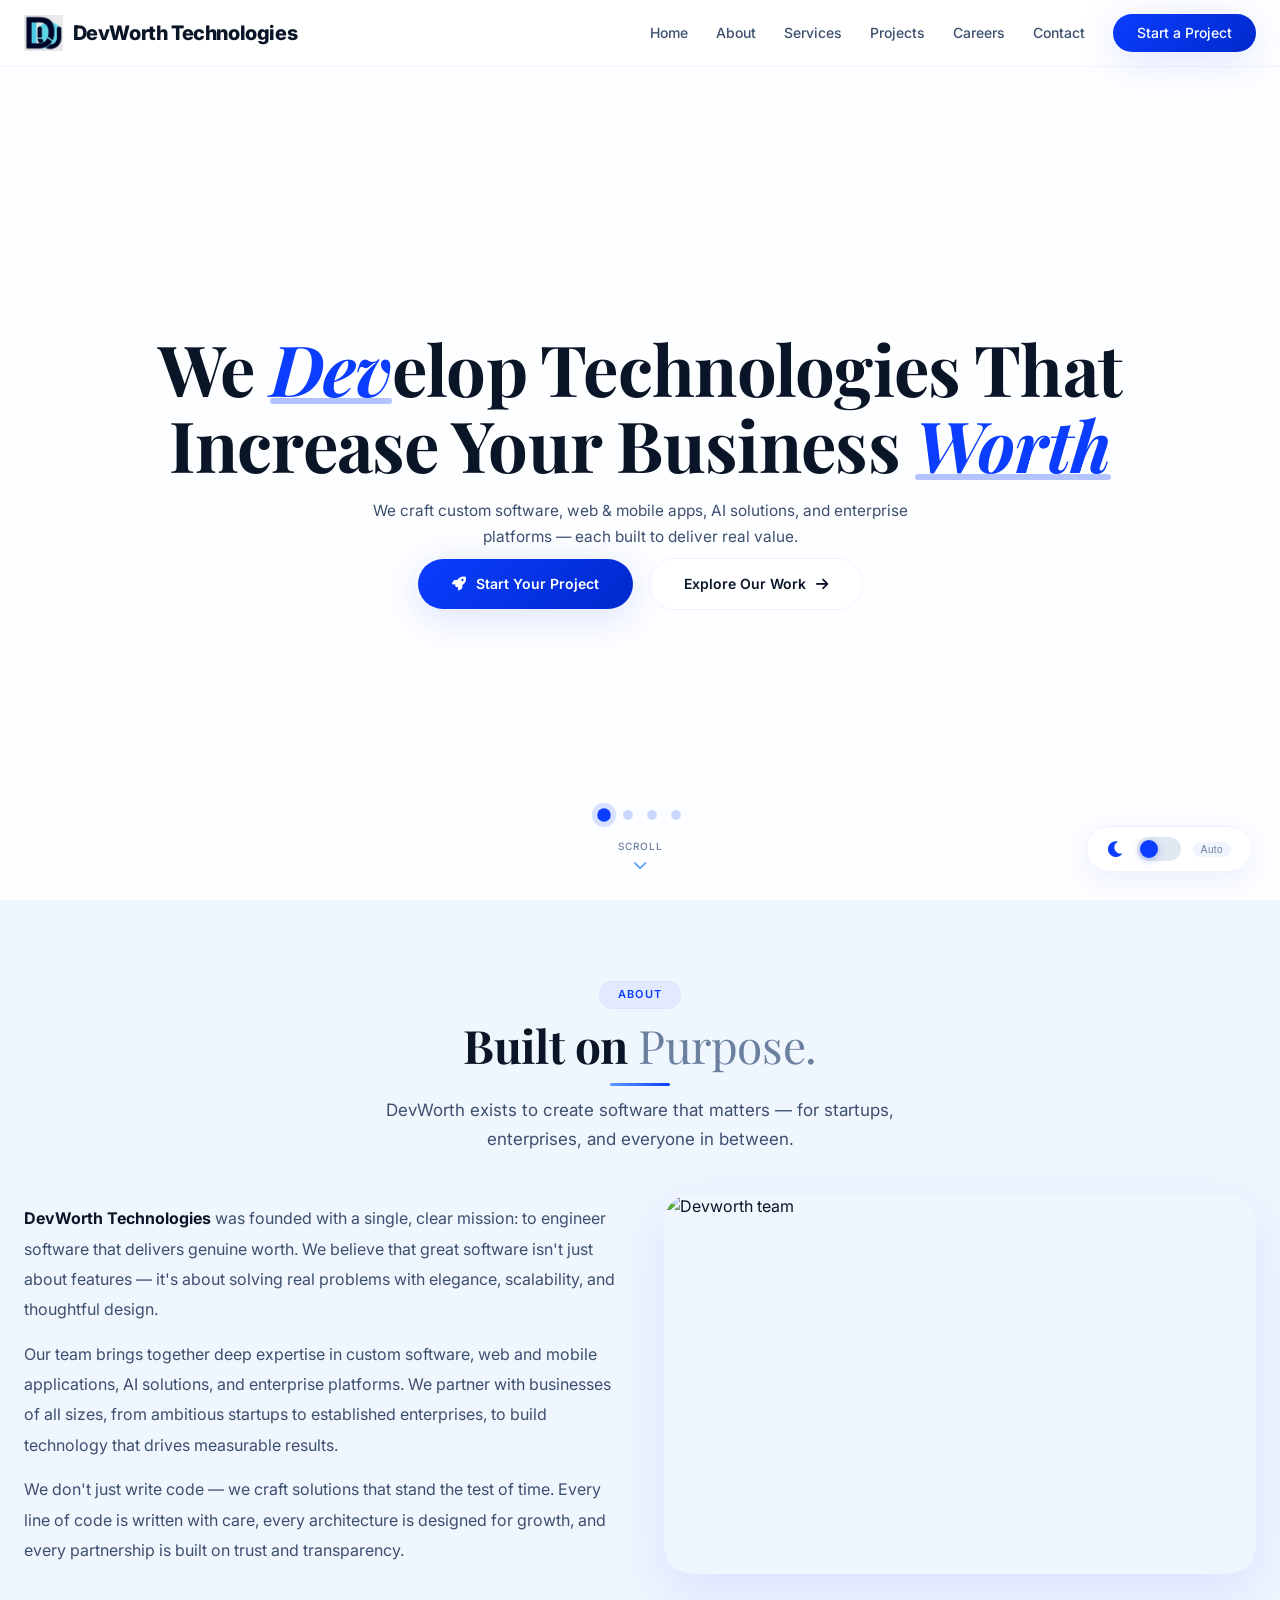
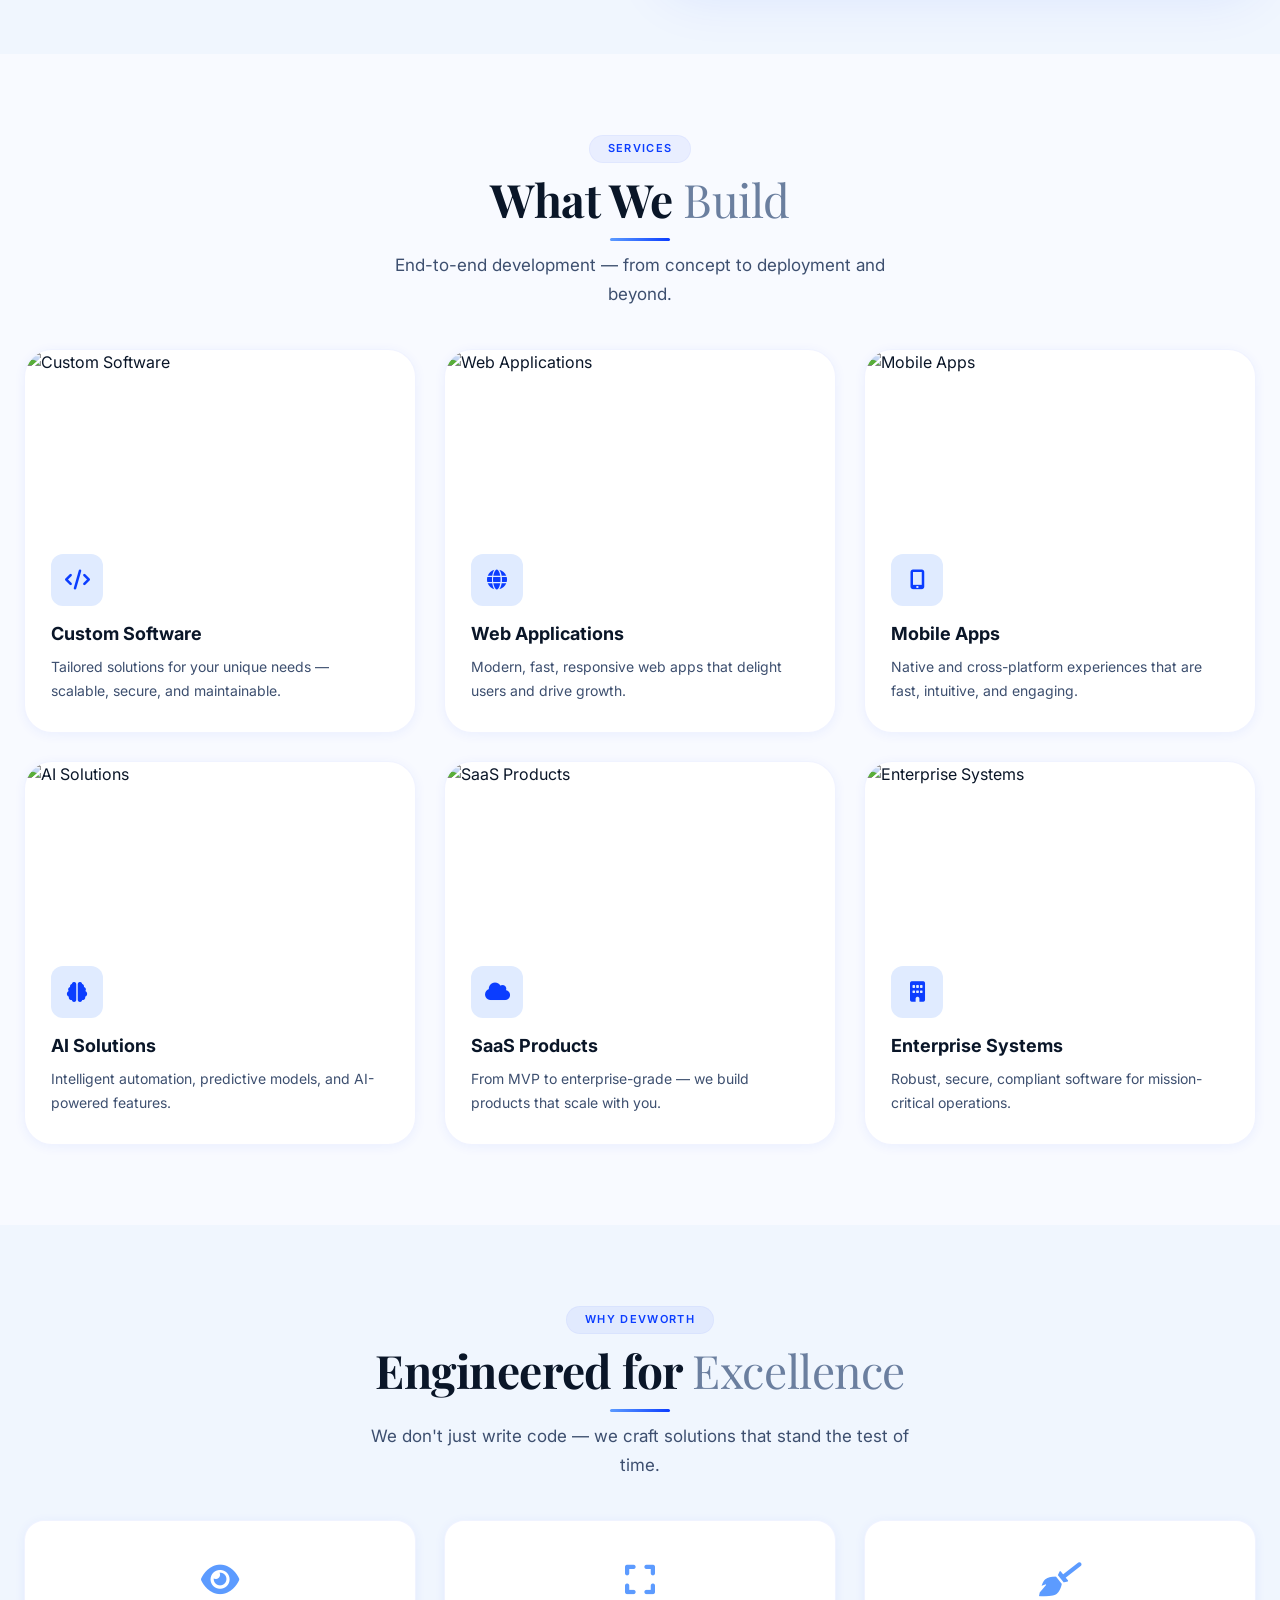
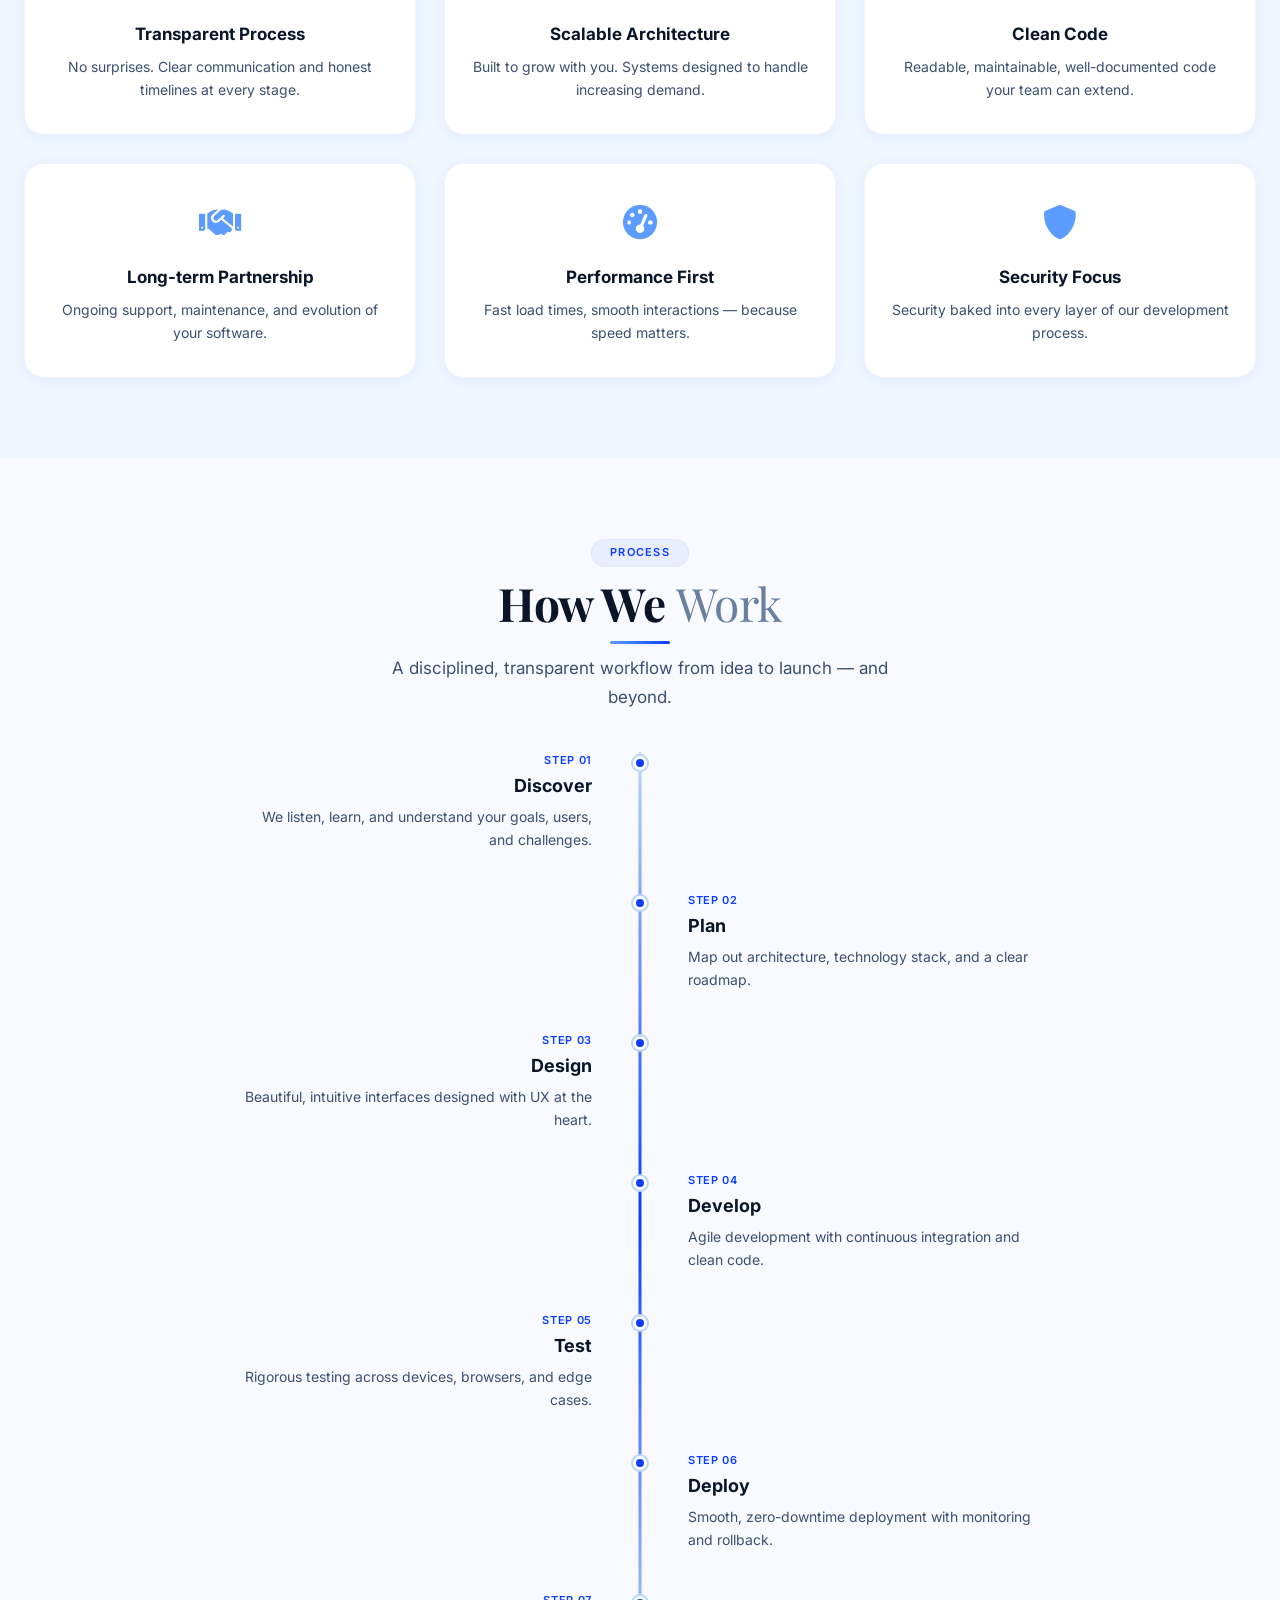
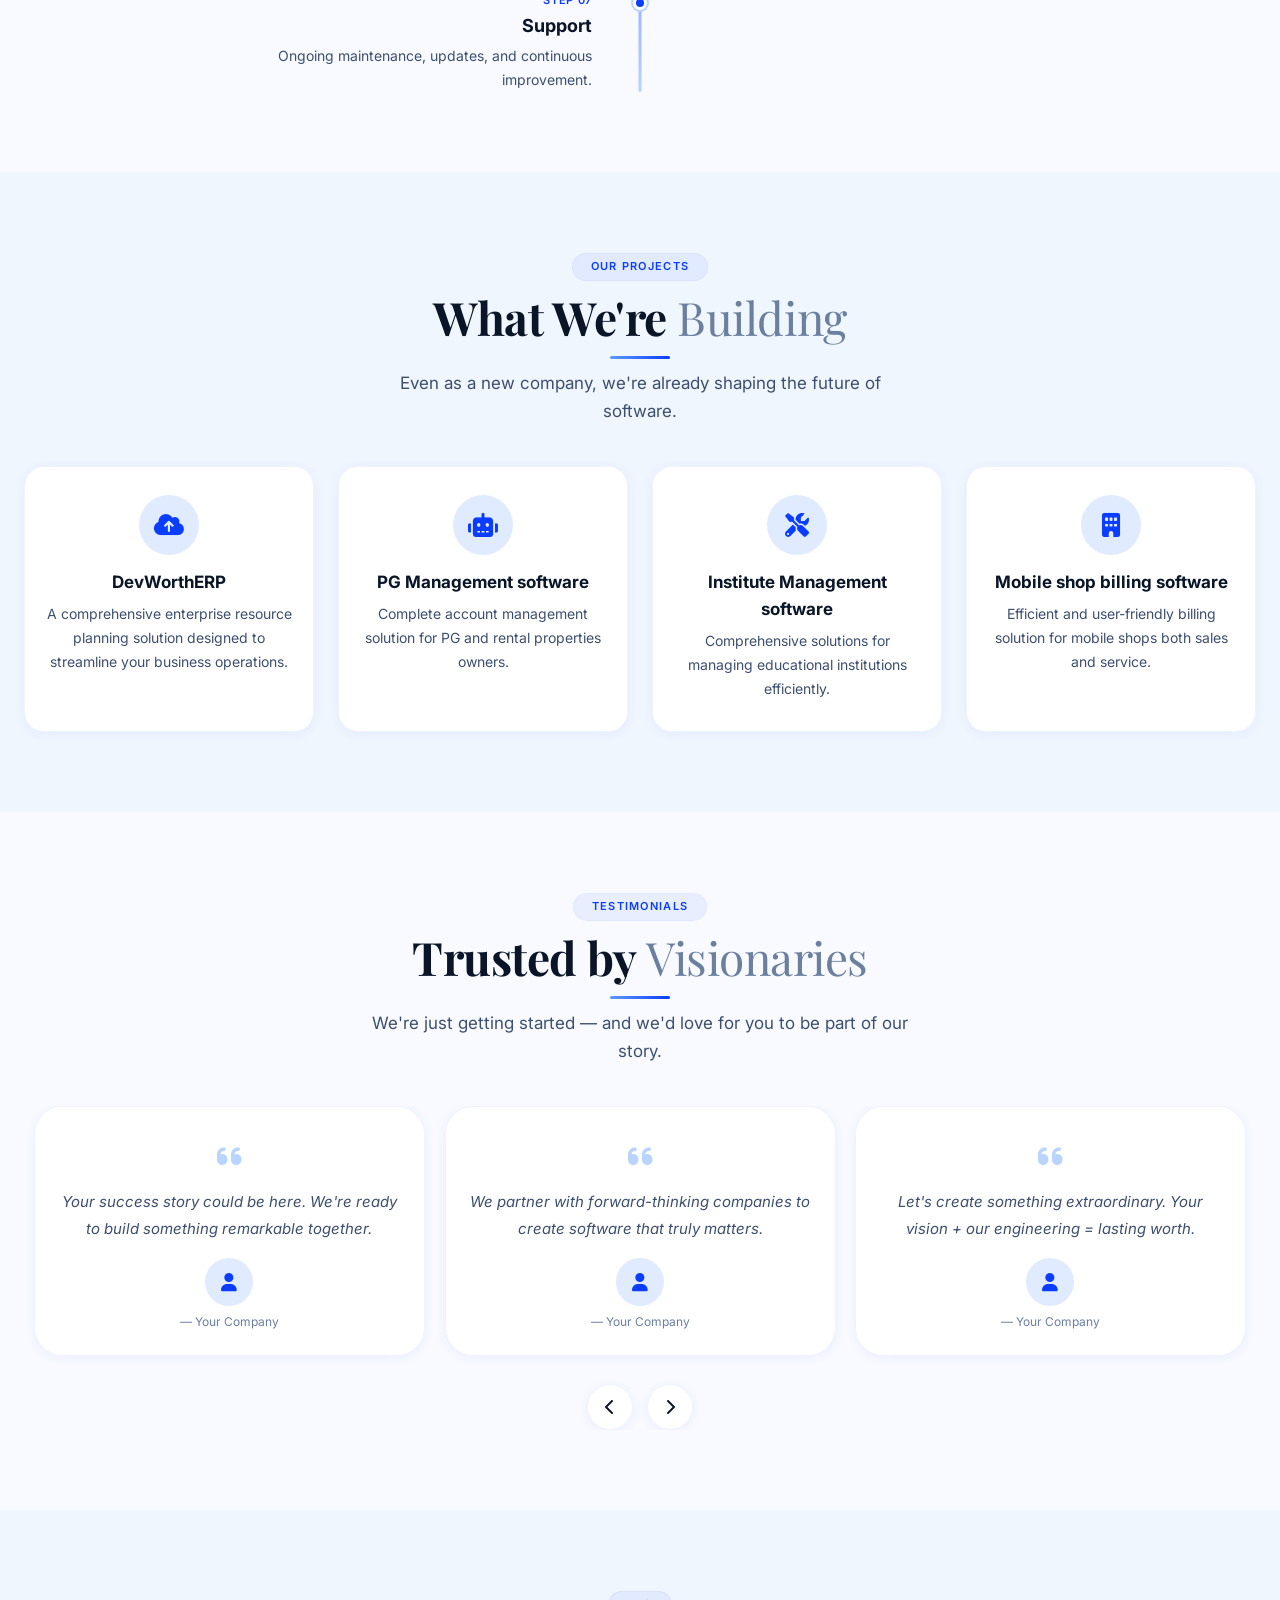
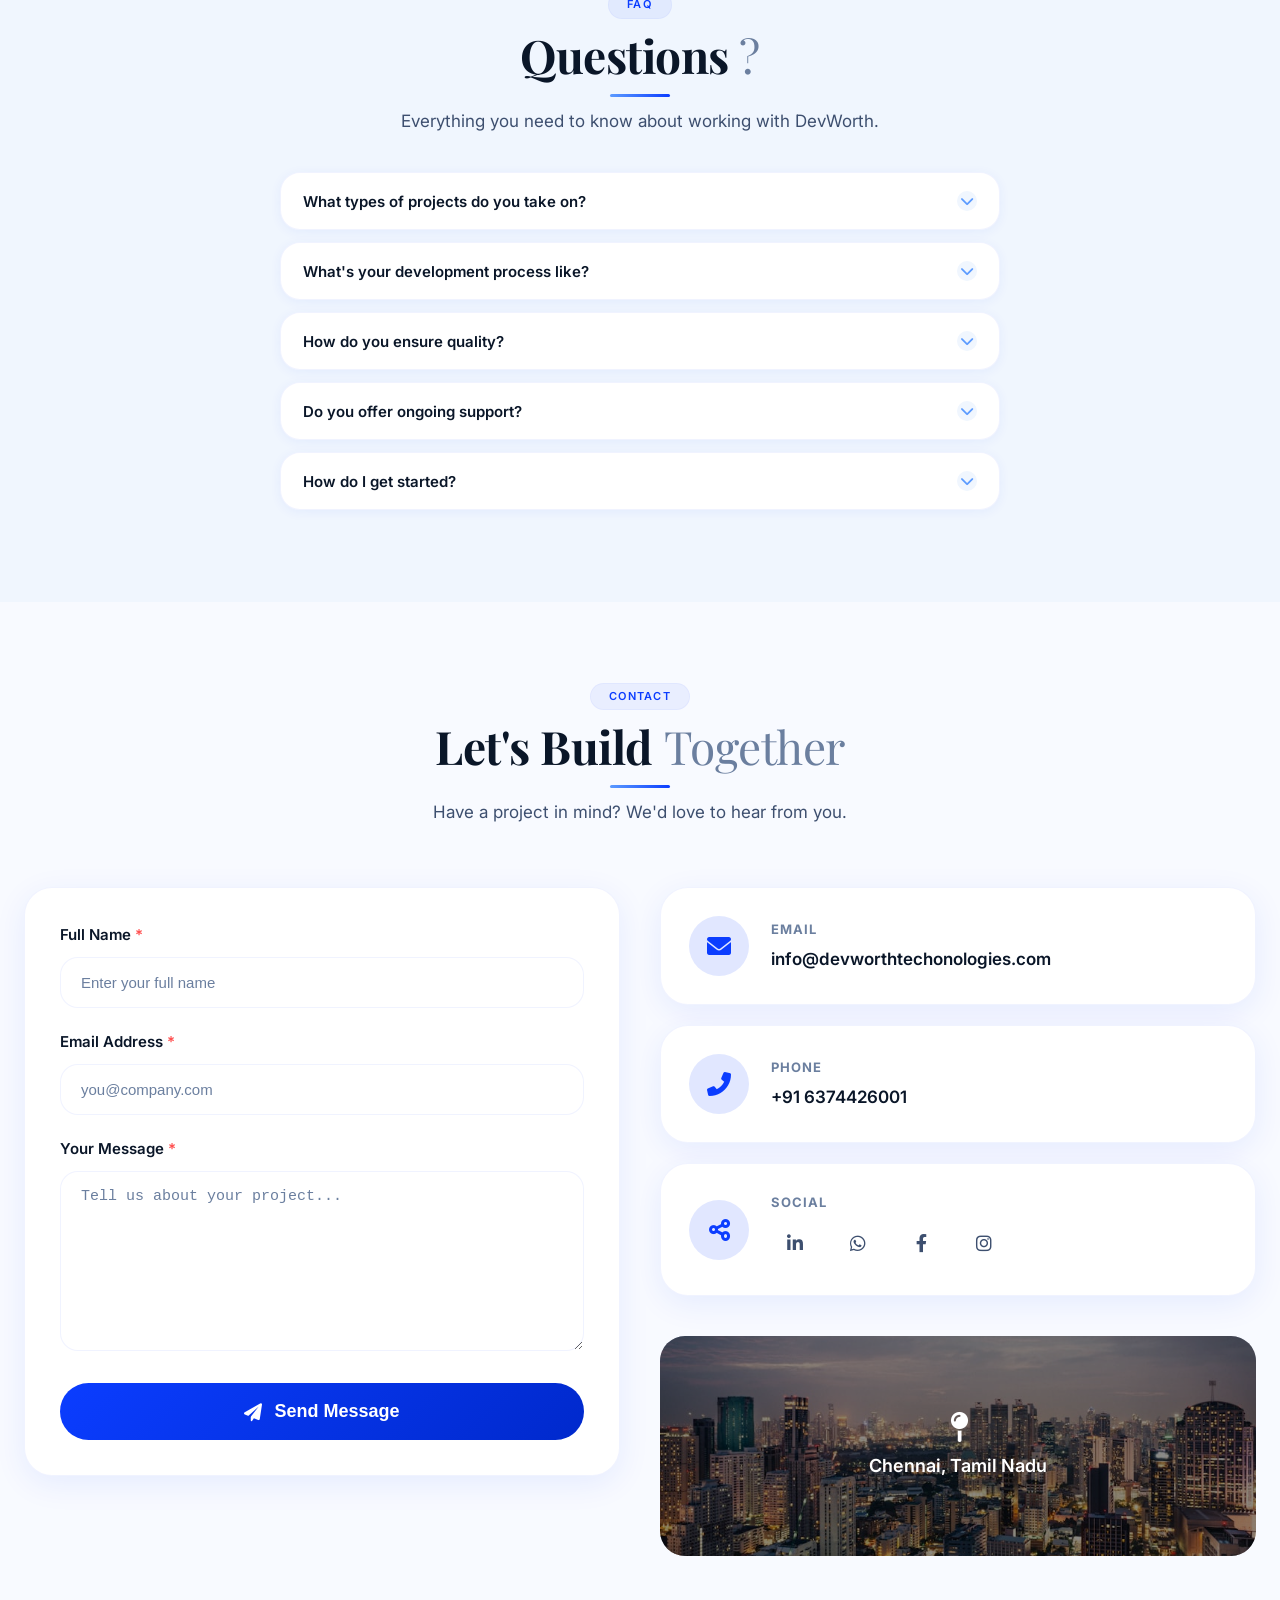
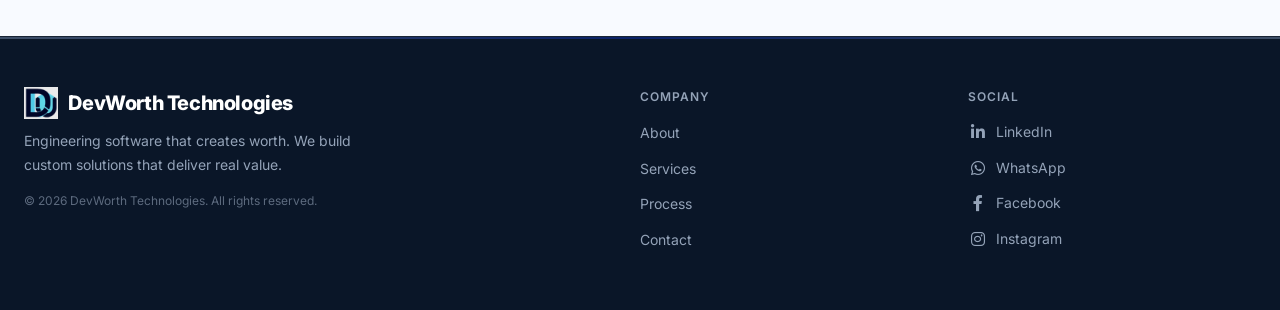
==== commit e82a2afb: "updates" ====
--- a/index.html
+++ b/index.html
@@ -3306,7 +3306,7 @@
     <section id="vision">
         <div class="container">
             <div class="text-center reveal">
-                <span class="section-label">Vision</span>
+                <span class="section-label">Our Projects</span>
                 <h2 class="section-title">What We're <span class="light">Building</span></h2>
                 <div class="divider-line"></div>
                 <p class="section-sub mx-auto">Even as a new company, we're already shaping the future of software.</p>
@@ -3315,23 +3315,23 @@
             <div class="grid-4 stagger-children">
                 <div class="vision-card float-3d float-3d-delay-1">
                     <div class="icon"><i class="fas fa-cloud-upload-alt"></i></div>
-                    <h4>Future SaaS</h4>
-                    <p>Next-generation platforms that redefine how businesses operate.</p>
+                    <h4>DevWorthERP</h4>
+                    <p>A comprehensive enterprise resource planning solution designed to streamline your business operations.</p>
                 </div>
                 <div class="vision-card float-3d float-3d-delay-2">
                     <div class="icon"><i class="fas fa-robot"></i></div>
-                    <h4>AI Products</h4>
-                    <p>Intelligent tools that augment human capability with automation.</p>
+                    <h4>PG Management software</h4>
+                    <p>Complete account management solution for PG and rental properties owners.</p>
                 </div>
                 <div class="vision-card float-3d float-3d-delay-3">
                     <div class="icon"><i class="fas fa-tools"></i></div>
-                    <h4>Developer Tools</h4>
-                    <p>Products designed to make developers more productive every day.</p>
+                    <h4>Institute Management software</h4>
+                    <p>Comprehensive solutions for managing educational institutions efficiently.</p>
                 </div>
                 <div class="vision-card float-3d float-3d-delay-1">
                     <div class="icon"><i class="fas fa-building"></i></div>
-                    <h4>Enterprise Platforms</h4>
-                    <p>Robust, secure platforms for the world's most demanding organizations.</p>
+                    <h4>Mobile shop billing software</h4>
+                    <p>Efficient and user-friendly billing solution for mobile shops both sales and service.</p>
                 </div>
             </div>
         </div>
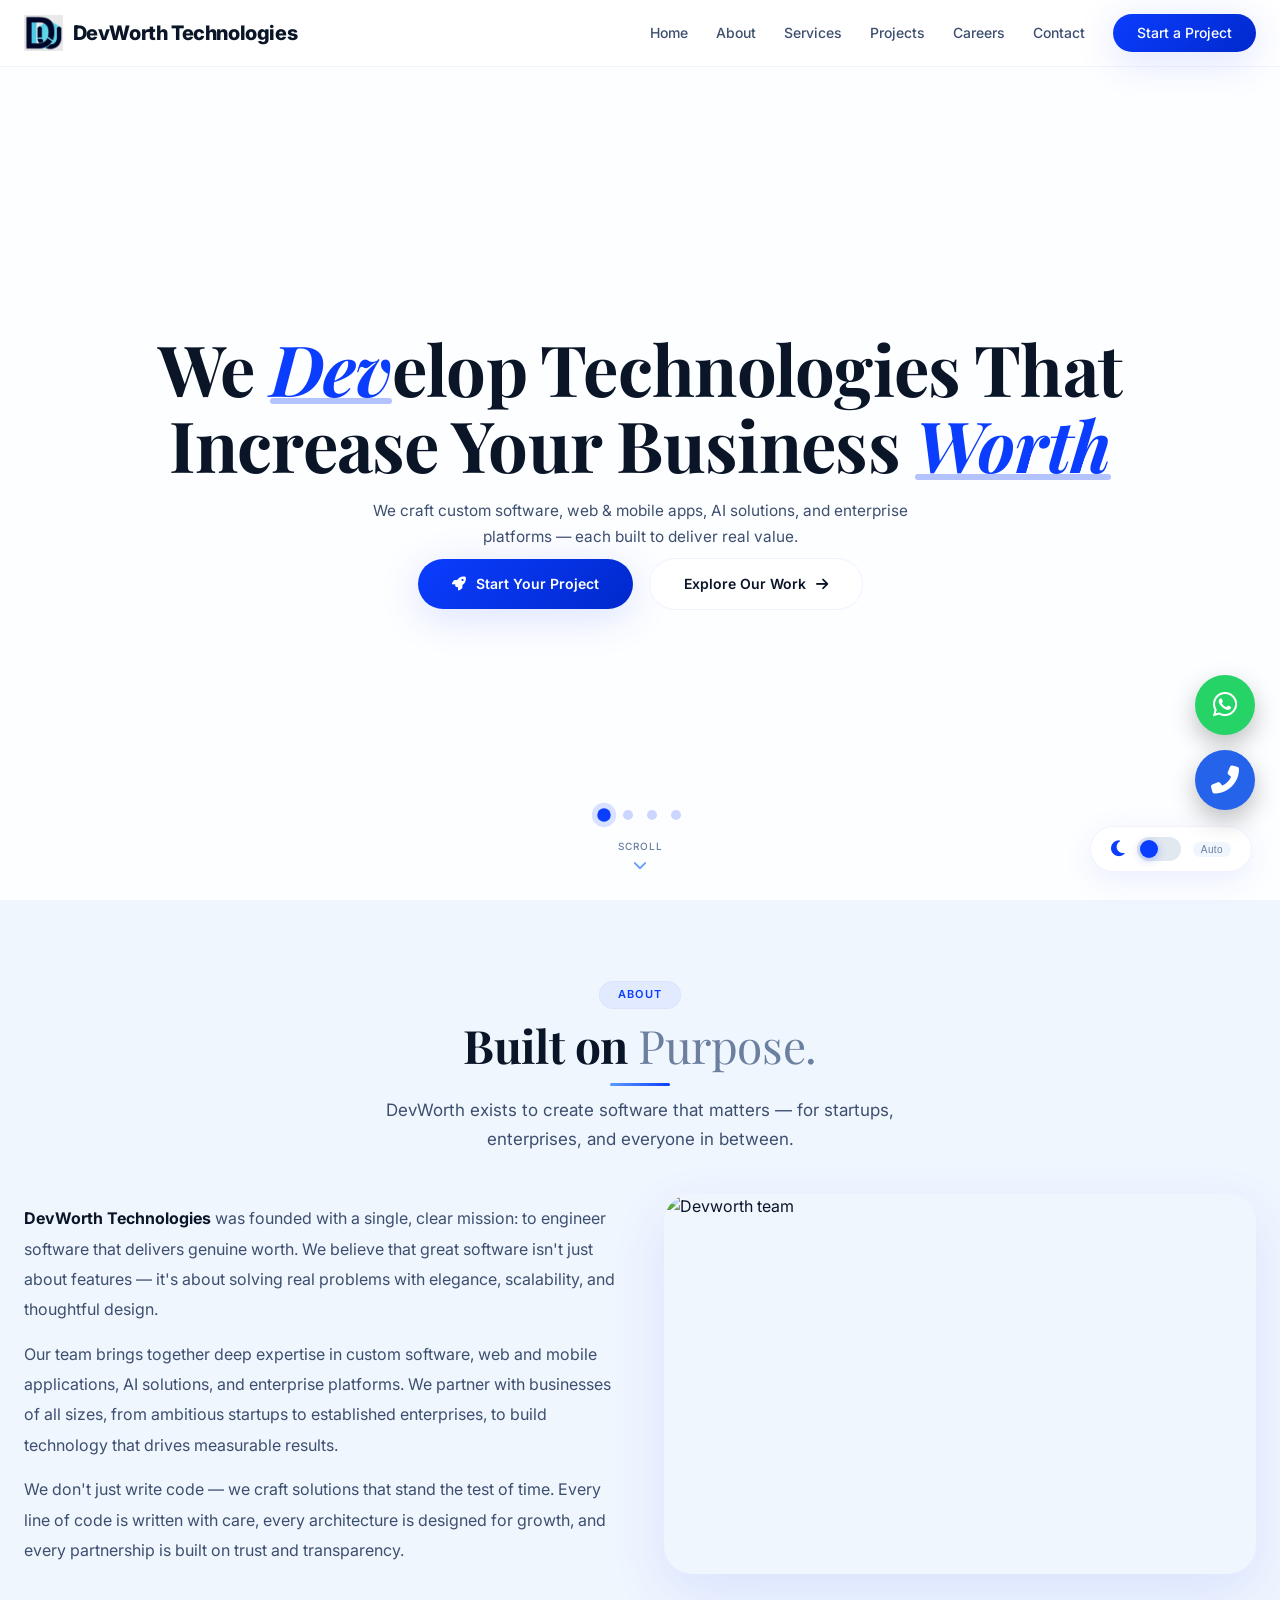
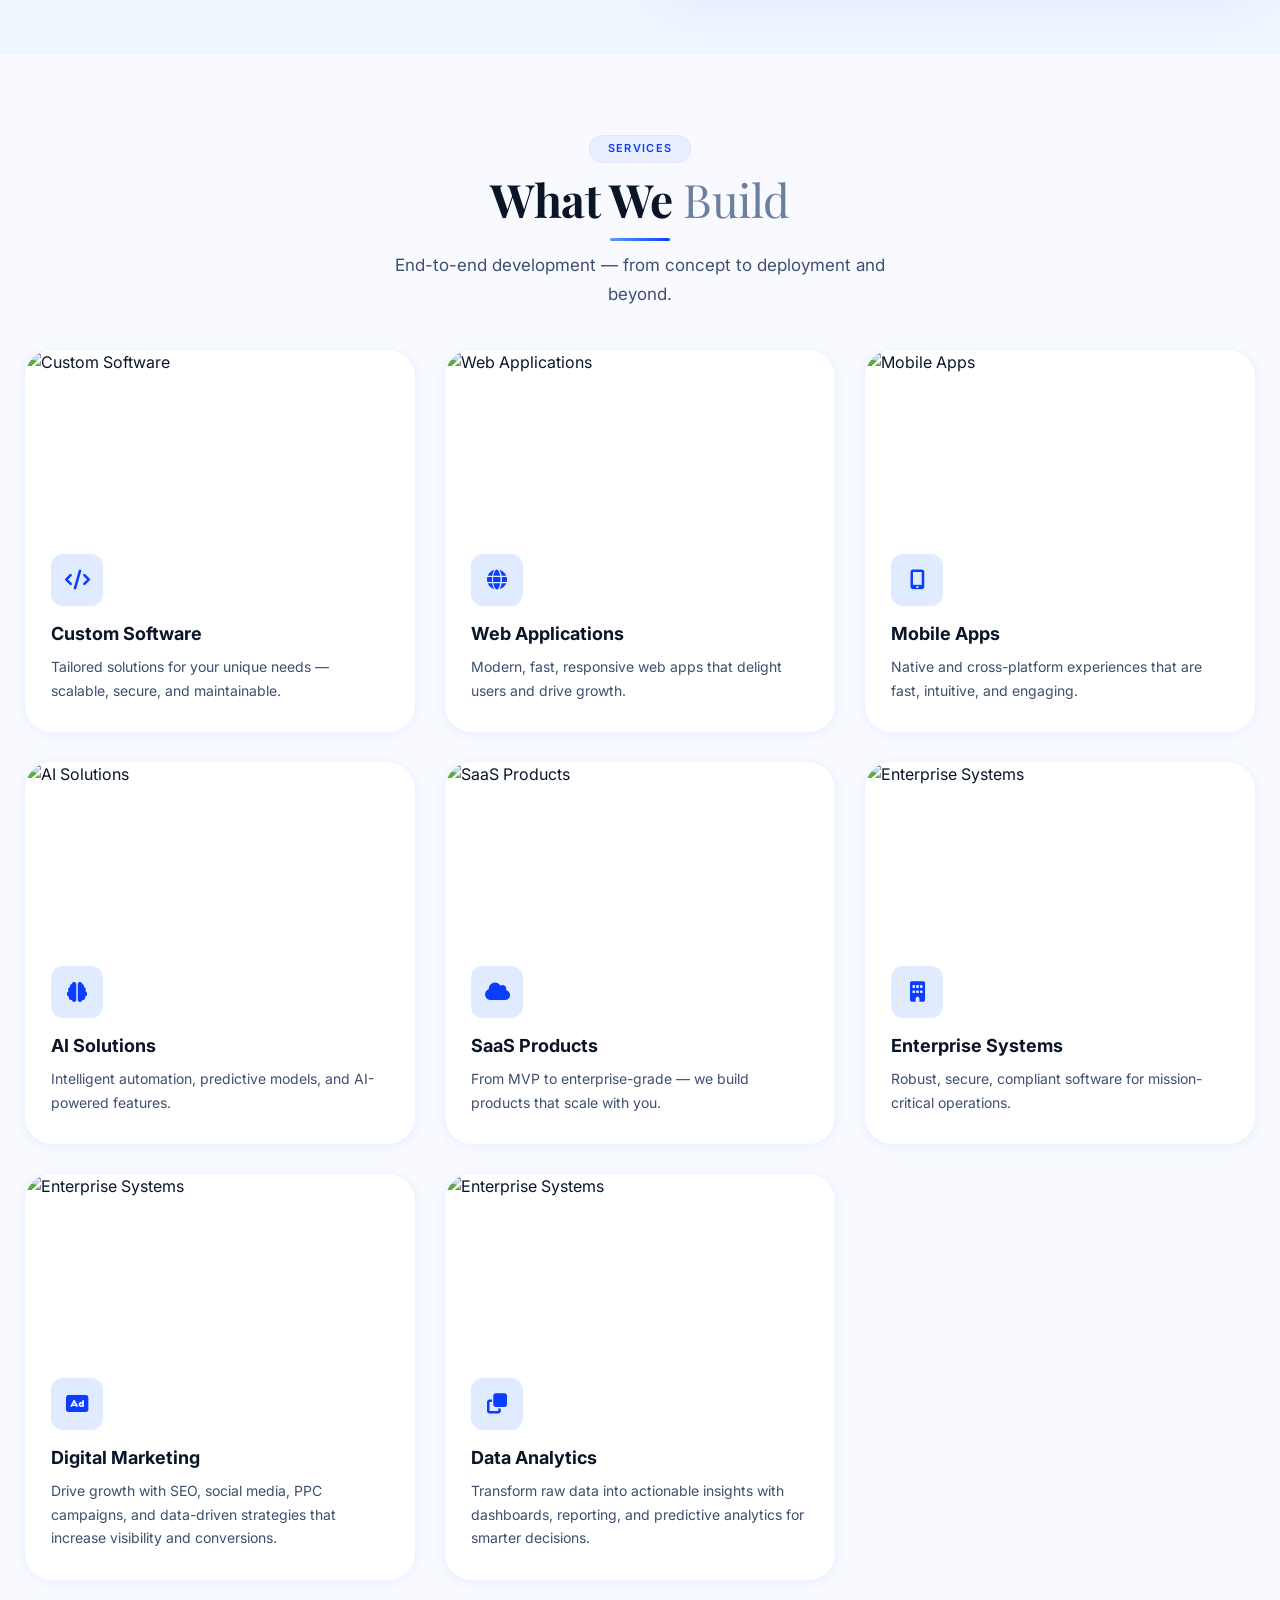
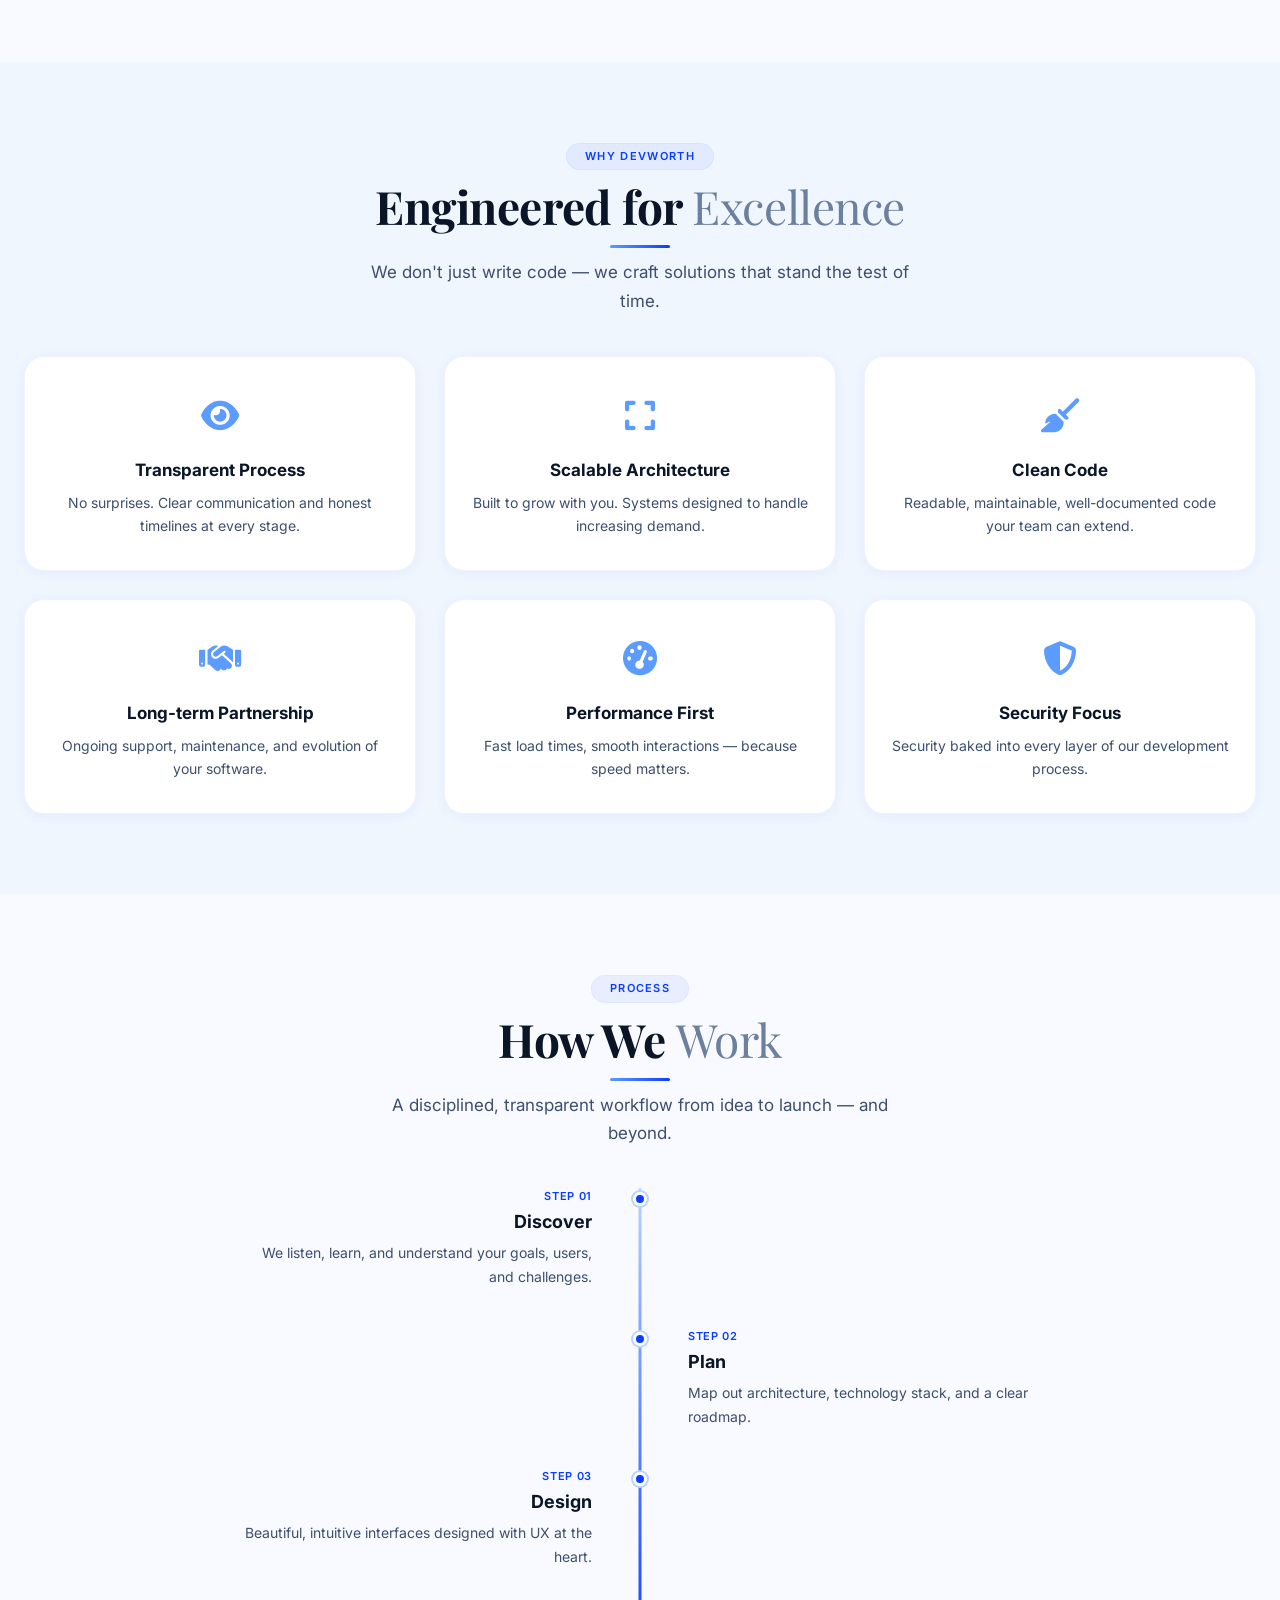
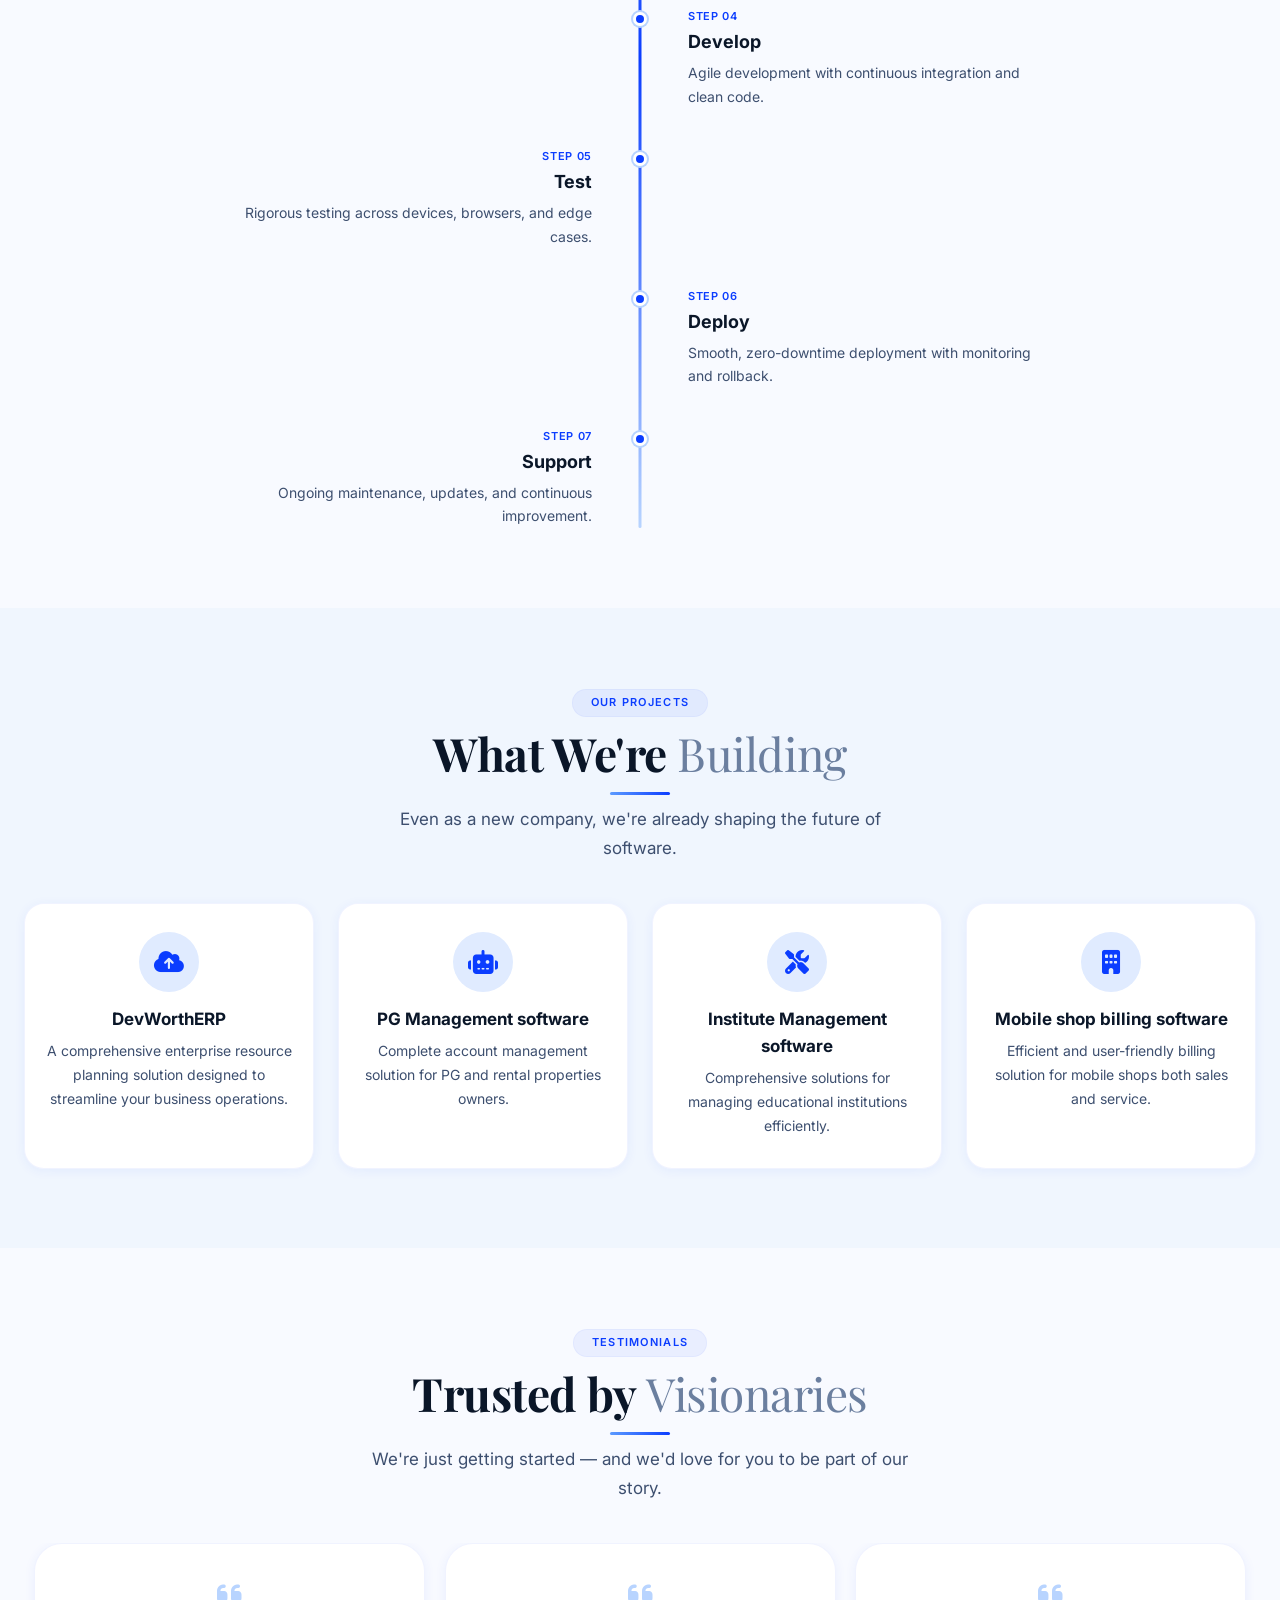
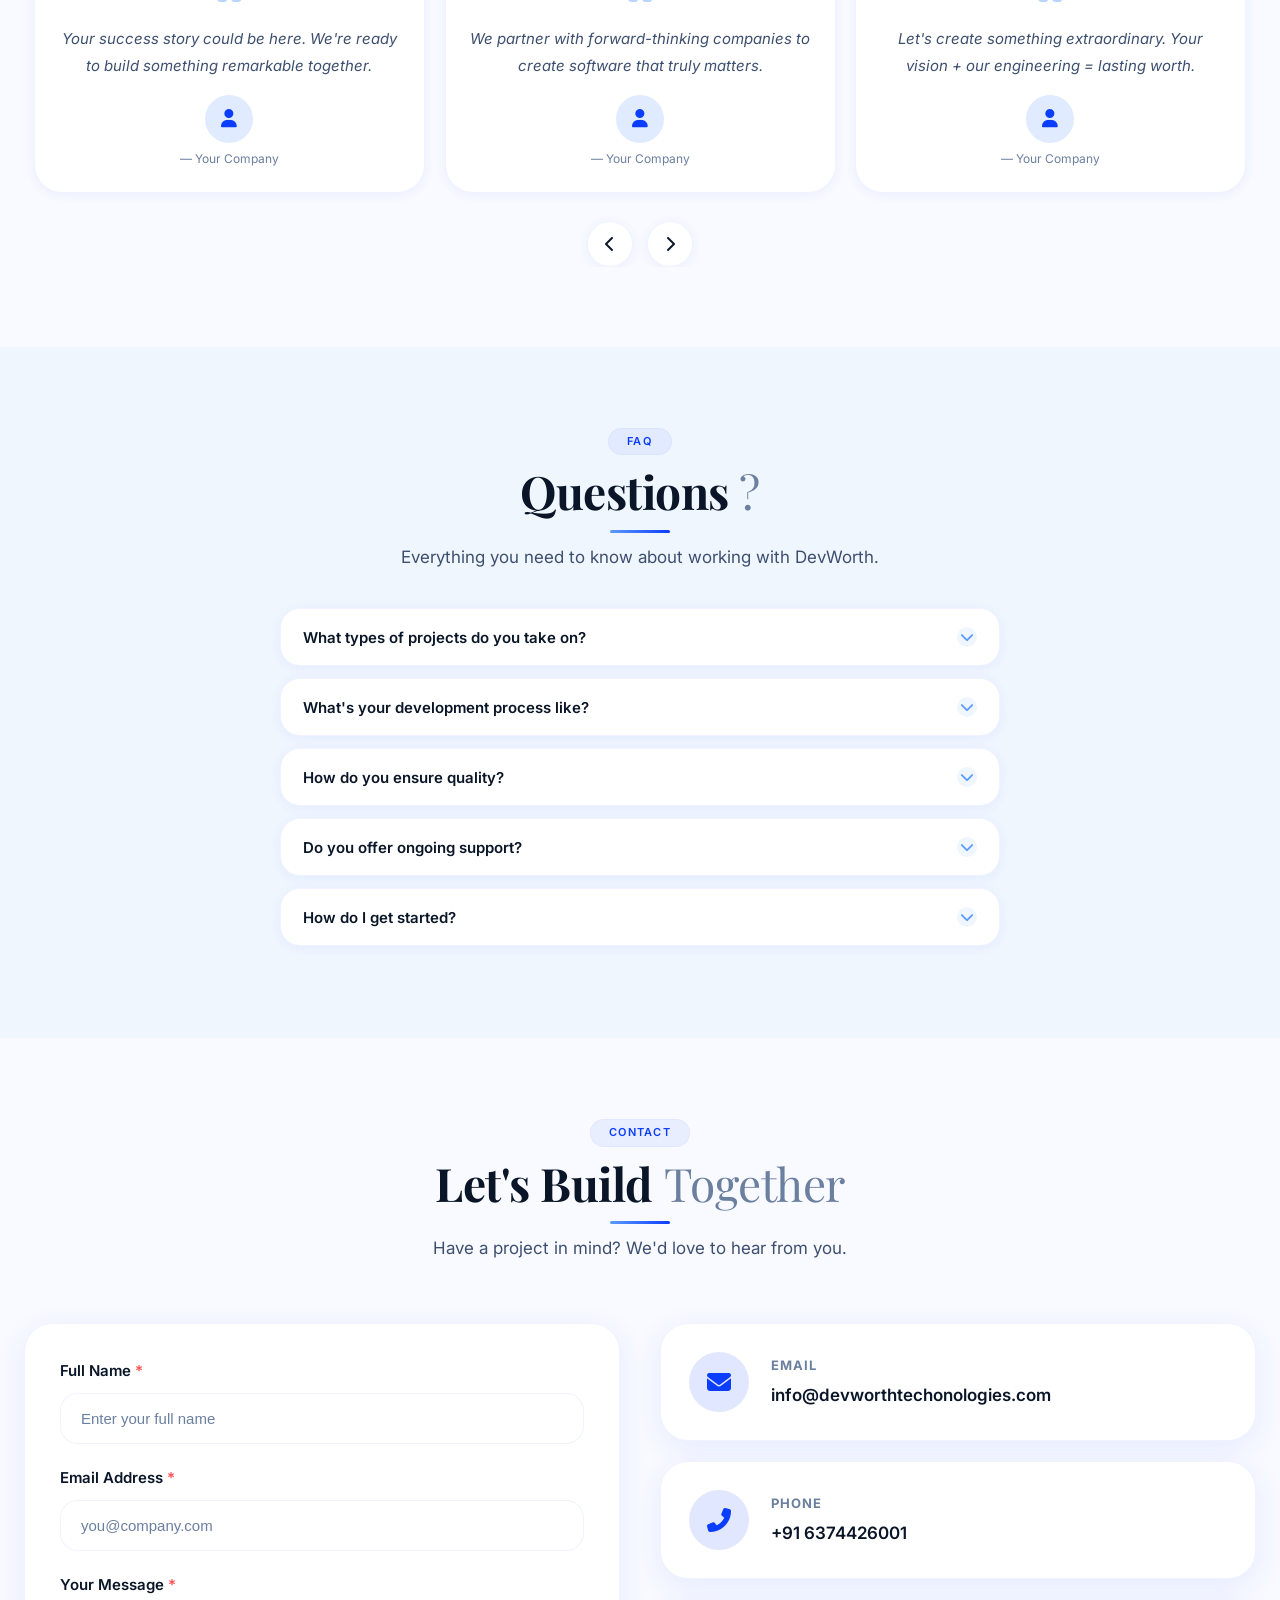
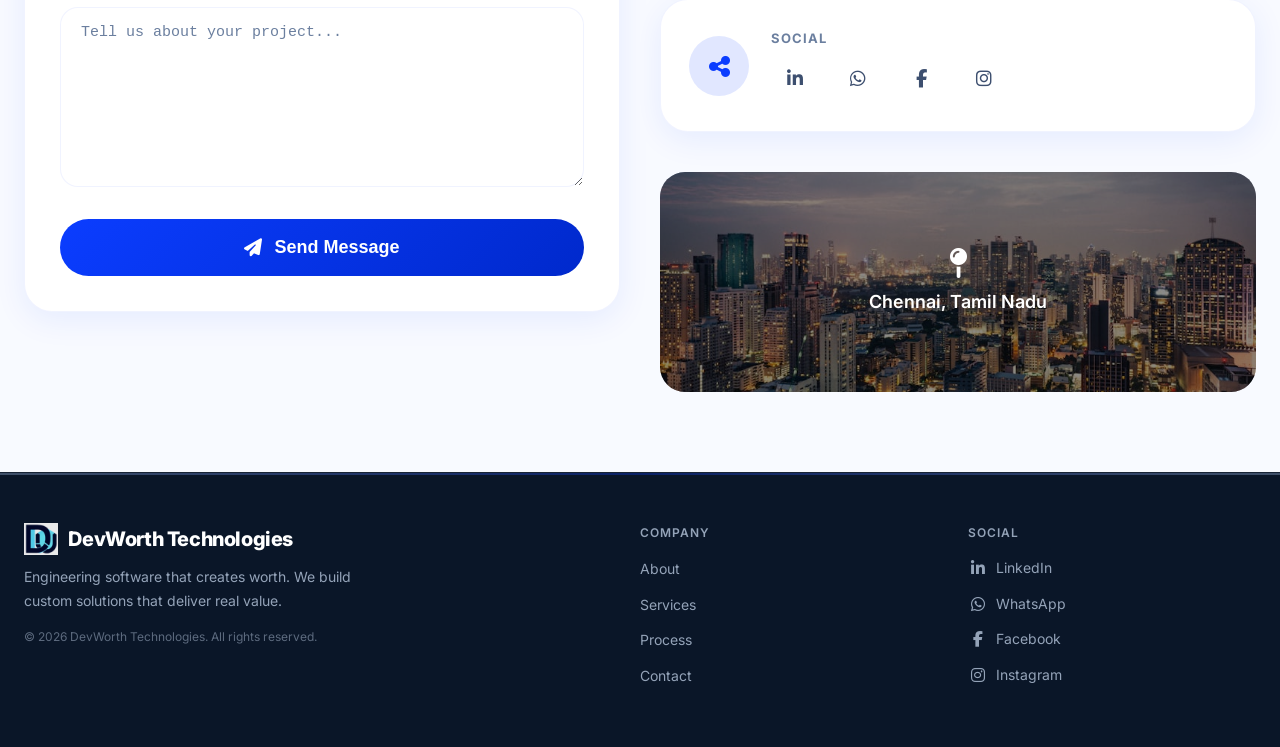
==== commit a2ed5fe7: "project added whatsapp call icon set service added" ====
--- a/index.html
+++ b/index.html
@@ -11,7 +11,7 @@
     <link rel="icon" type="image/png" href="assets/Devworth Technologies-lg.png">
     <!-- Font Awesome 6 -->
     <link rel="stylesheet" href="https://cdnjs.cloudflare.com/ajax/libs/font-awesome/6.0.0-beta3/css/all.min.css" />
-
+    <link rel="stylesheet" href="assets/css/style.css">
     <!-- Google Fonts: Inter + Playfair Display -->
     <link rel="preconnect" href="https://fonts.googleapis.com" />
     <link rel="preconnect" href="https://fonts.gstatic.com" crossorigin />
@@ -3173,6 +3173,26 @@
                         <div class="icon"><i class="fas fa-building"></i></div>
                         <h3>Enterprise Systems</h3>
                         <p>Robust, secure, compliant software for mission-critical operations.</p>
+                    </div>
+                </div>
+                <div class="card-3d float-3d float-3d-delay-3">
+                    <img src="https://images.unsplash.com/photo-1497366216548-37526070297c?w=600&q=80"
+                        alt="Enterprise Systems" loading="lazy" />
+                    <div class="body">
+                        <div class="icon"><i class='fas fa-ad'></i></div>
+                        <h3>Digital Marketing</h3>
+                        <p>Drive growth with SEO, social media, PPC campaigns, and data-driven strategies that increase
+                            visibility and conversions.</p>
+                    </div>
+                </div>
+                <div class="card-3d float-3d float-3d-delay-3">
+                    <img src="https://images.unsplash.com/photo-1497366216548-37526070297c?w=600&q=80"
+                        alt="Enterprise Systems" loading="lazy" />
+                    <div class="body">
+                        <div class="icon"><i class='fas fa-clone'></i></div>
+                        <h3>Data Analytics</h3>
+                        <p>Transform raw data into actionable insights with dashboards, reporting, and predictive
+                            analytics for smarter decisions.</p>
                     </div>
                 </div>
             </div>
@@ -3316,7 +3336,8 @@
                 <div class="vision-card float-3d float-3d-delay-1">
                     <div class="icon"><i class="fas fa-cloud-upload-alt"></i></div>
                     <h4>DevWorthERP</h4>
-                    <p>A comprehensive enterprise resource planning solution designed to streamline your business operations.</p>
+                    <p>A comprehensive enterprise resource planning solution designed to streamline your business
+                        operations.</p>
                 </div>
                 <div class="vision-card float-3d float-3d-delay-2">
                     <div class="icon"><i class="fas fa-robot"></i></div>
@@ -3568,6 +3589,22 @@
         </div>
     </section>
 
+    <!-- Floating Contact Buttons -->
+    <div class="floating-contact">
+        <!-- WhatsApp -->
+        <a href="https://wa.me/6374426001" target="_blank" class="whatsapp-btn" aria-label="WhatsApp">
+            <i class="fab fa-whatsapp"></i>
+        </a>
+
+        <!-- Call -->
+        <a href="tel:+916374426001" class="call-btn" aria-label="Call">
+            <i class="fas fa-phone-alt"></i>
+        </a>
+    </div>
+
+    <!-- Font Awesome -->
+    <link rel="stylesheet" href="https://cdnjs.cloudflare.com/ajax/libs/font-awesome/6.6.0/css/all.min.css">
+
     <!-- ============================================================
     FOOTER
     ============================================================ -->
--- a/assets/css/style.css
+++ b/assets/css/style.css
@@ -0,0 +1,50 @@
+/* Floating Contact Buttons */
+.floating-contact{
+    position: fixed;
+    right: 25px;
+    bottom: 90px;
+    display: flex;
+    flex-direction: column;
+    gap: 15px;
+    z-index: 9999;
+}
+
+.floating-contact a{
+    width: 60px;
+    height: 60px;
+    border-radius: 50%;
+    display: flex;
+    align-items: center;
+    justify-content: center;
+    text-decoration: none;
+    color: #fff;
+    font-size: 28px;
+    box-shadow: 0 10px 25px rgba(0,0,0,.25);
+    transition: all .3s ease;
+}
+
+.whatsapp-btn{
+    background: #25D366;
+}
+
+.call-btn{
+    background: #2563eb;
+}
+
+.floating-contact a:hover{
+    transform: translateY(-5px) scale(1.08);
+    box-shadow: 0 15px 35px rgba(0,0,0,.35);
+}
+
+@media (max-width:768px){
+    .floating-contact{
+        right:20px;
+        bottom:90px;
+    }
+
+    .floating-contact a{
+        width:55px;
+        height:55px;
+        font-size:24px;
+    }
+}
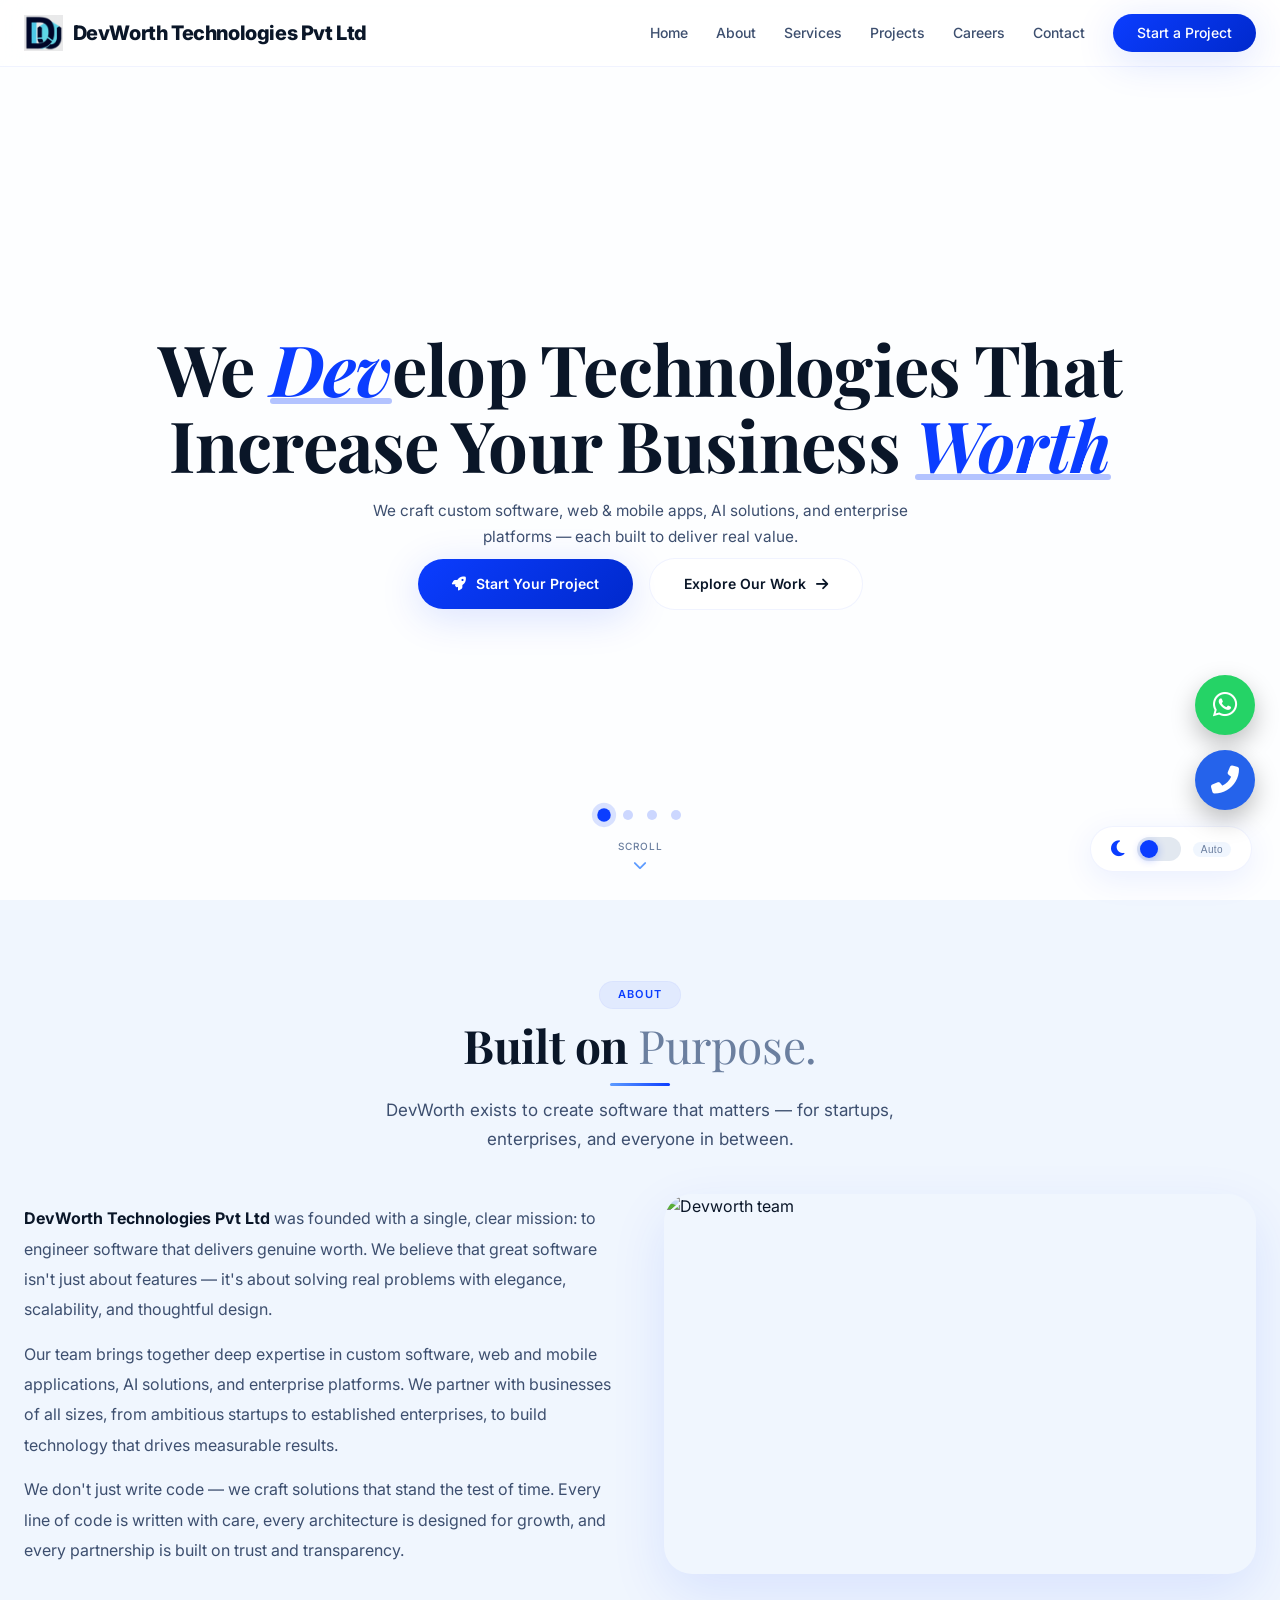
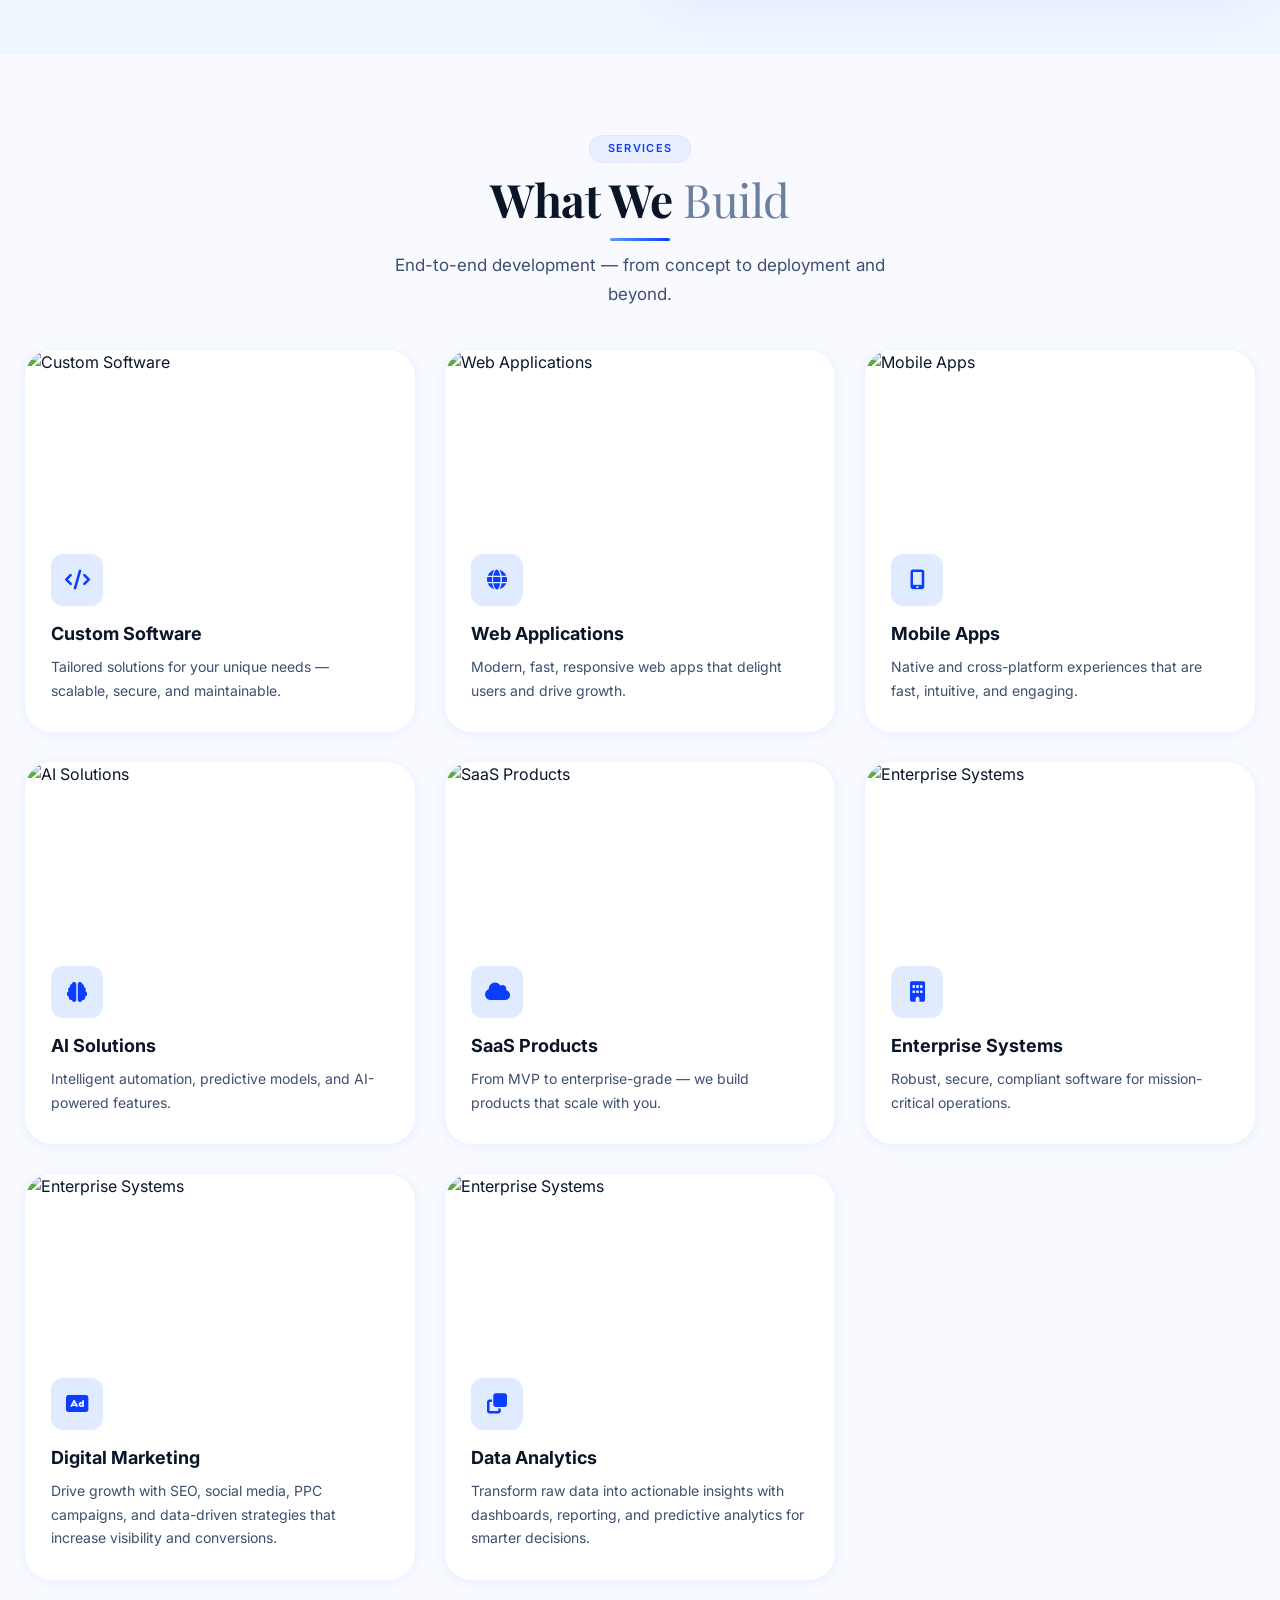
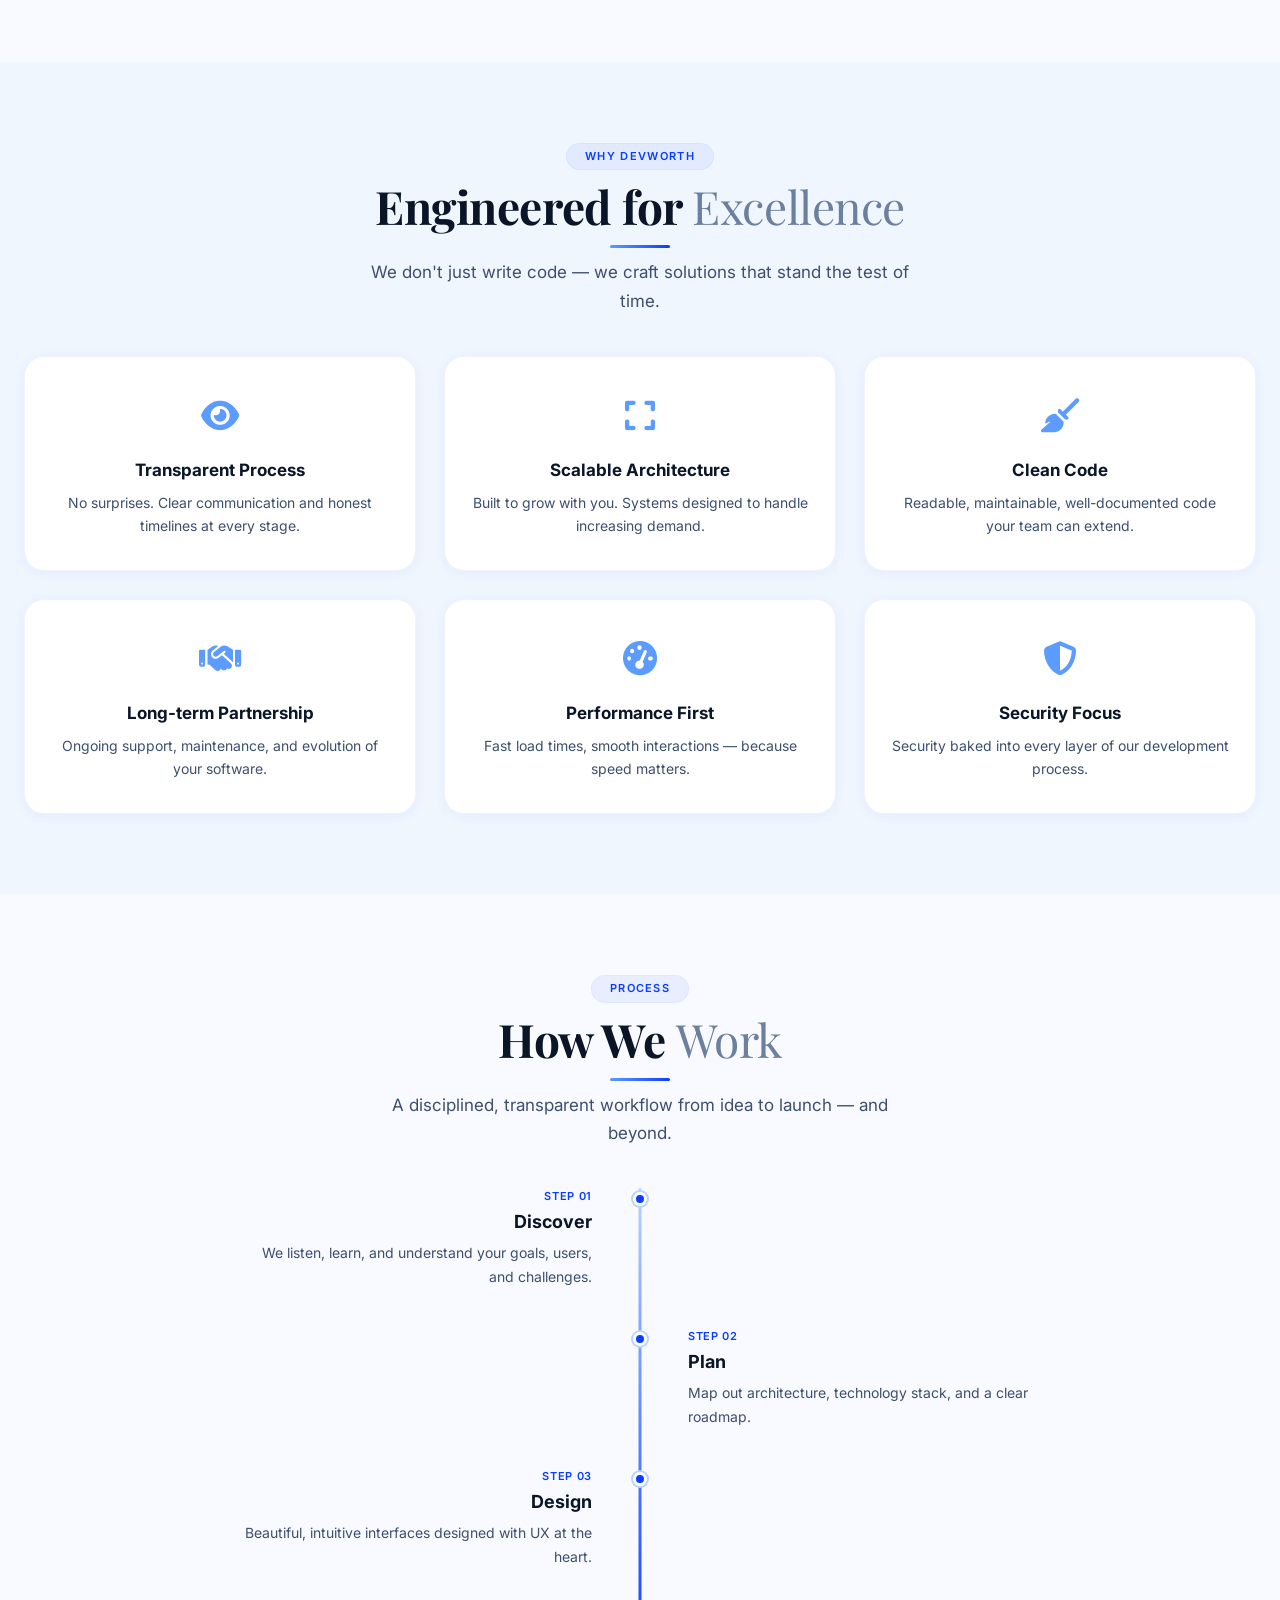
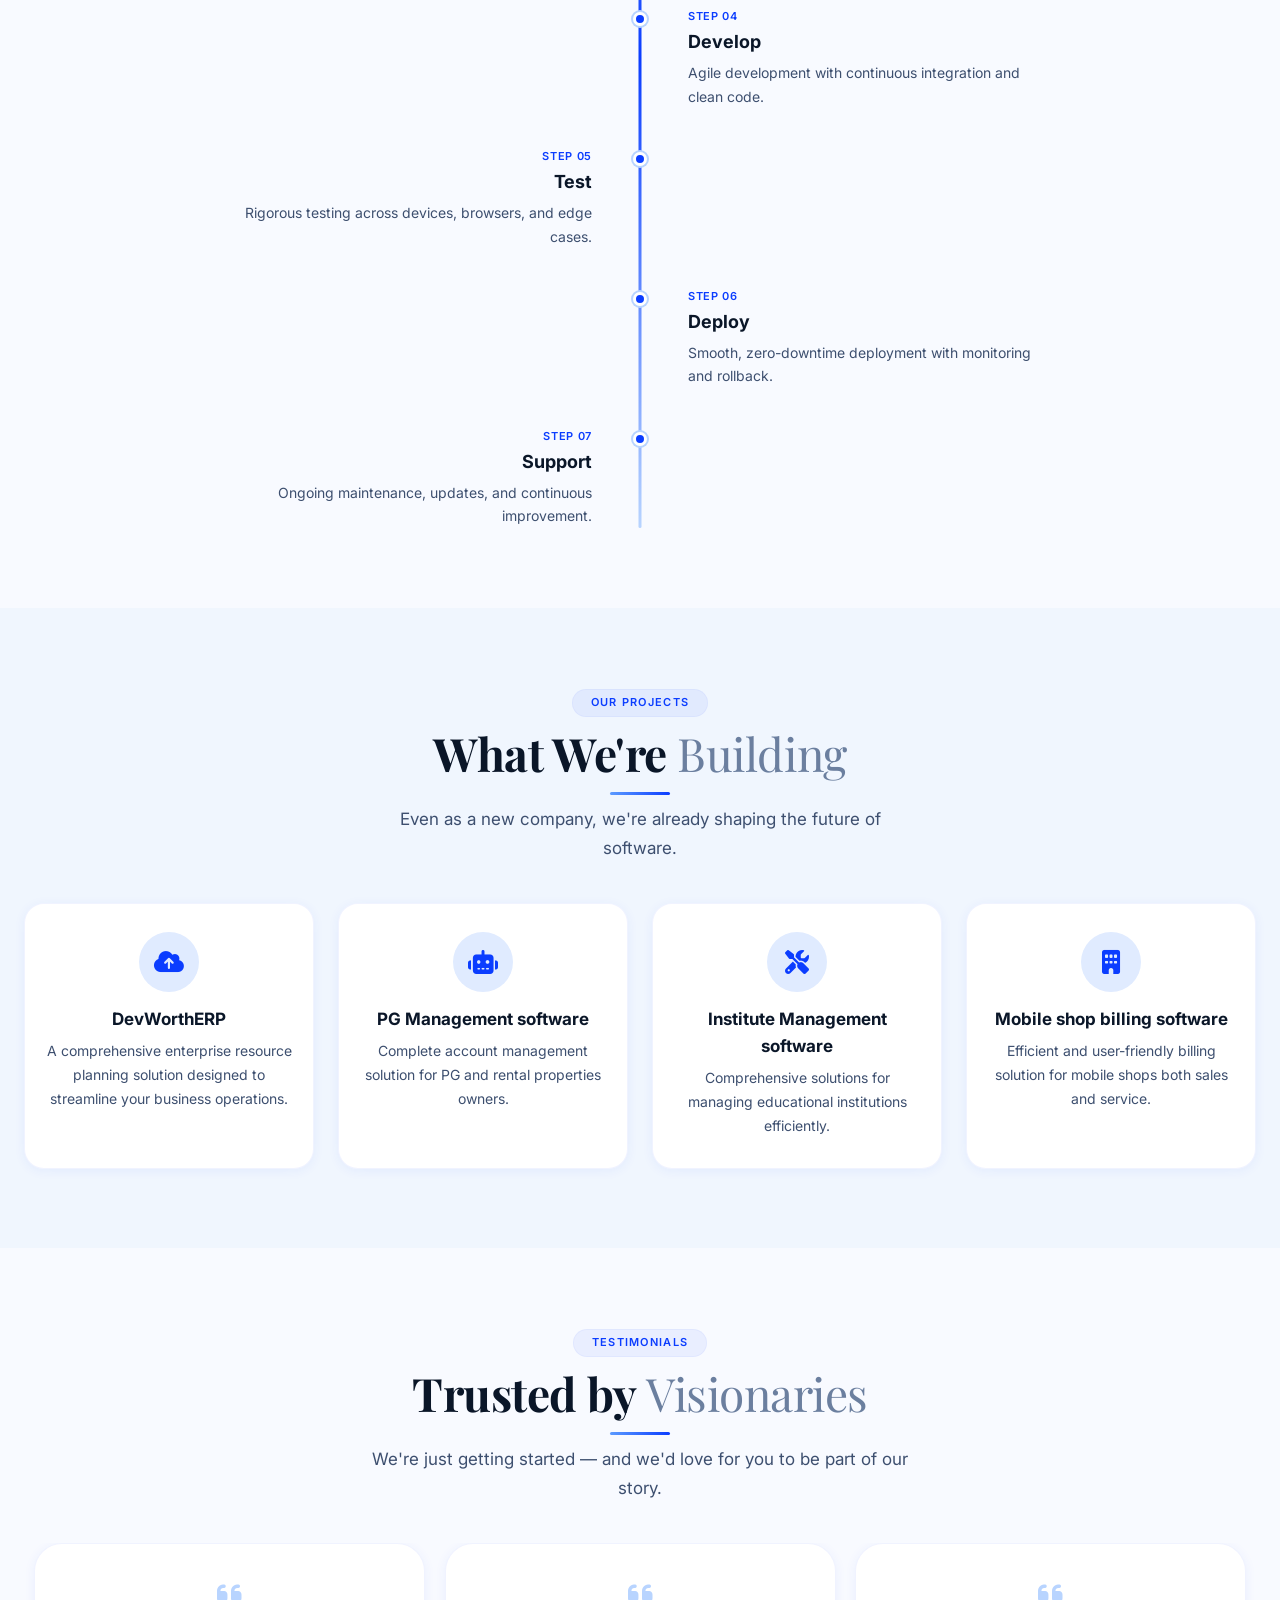
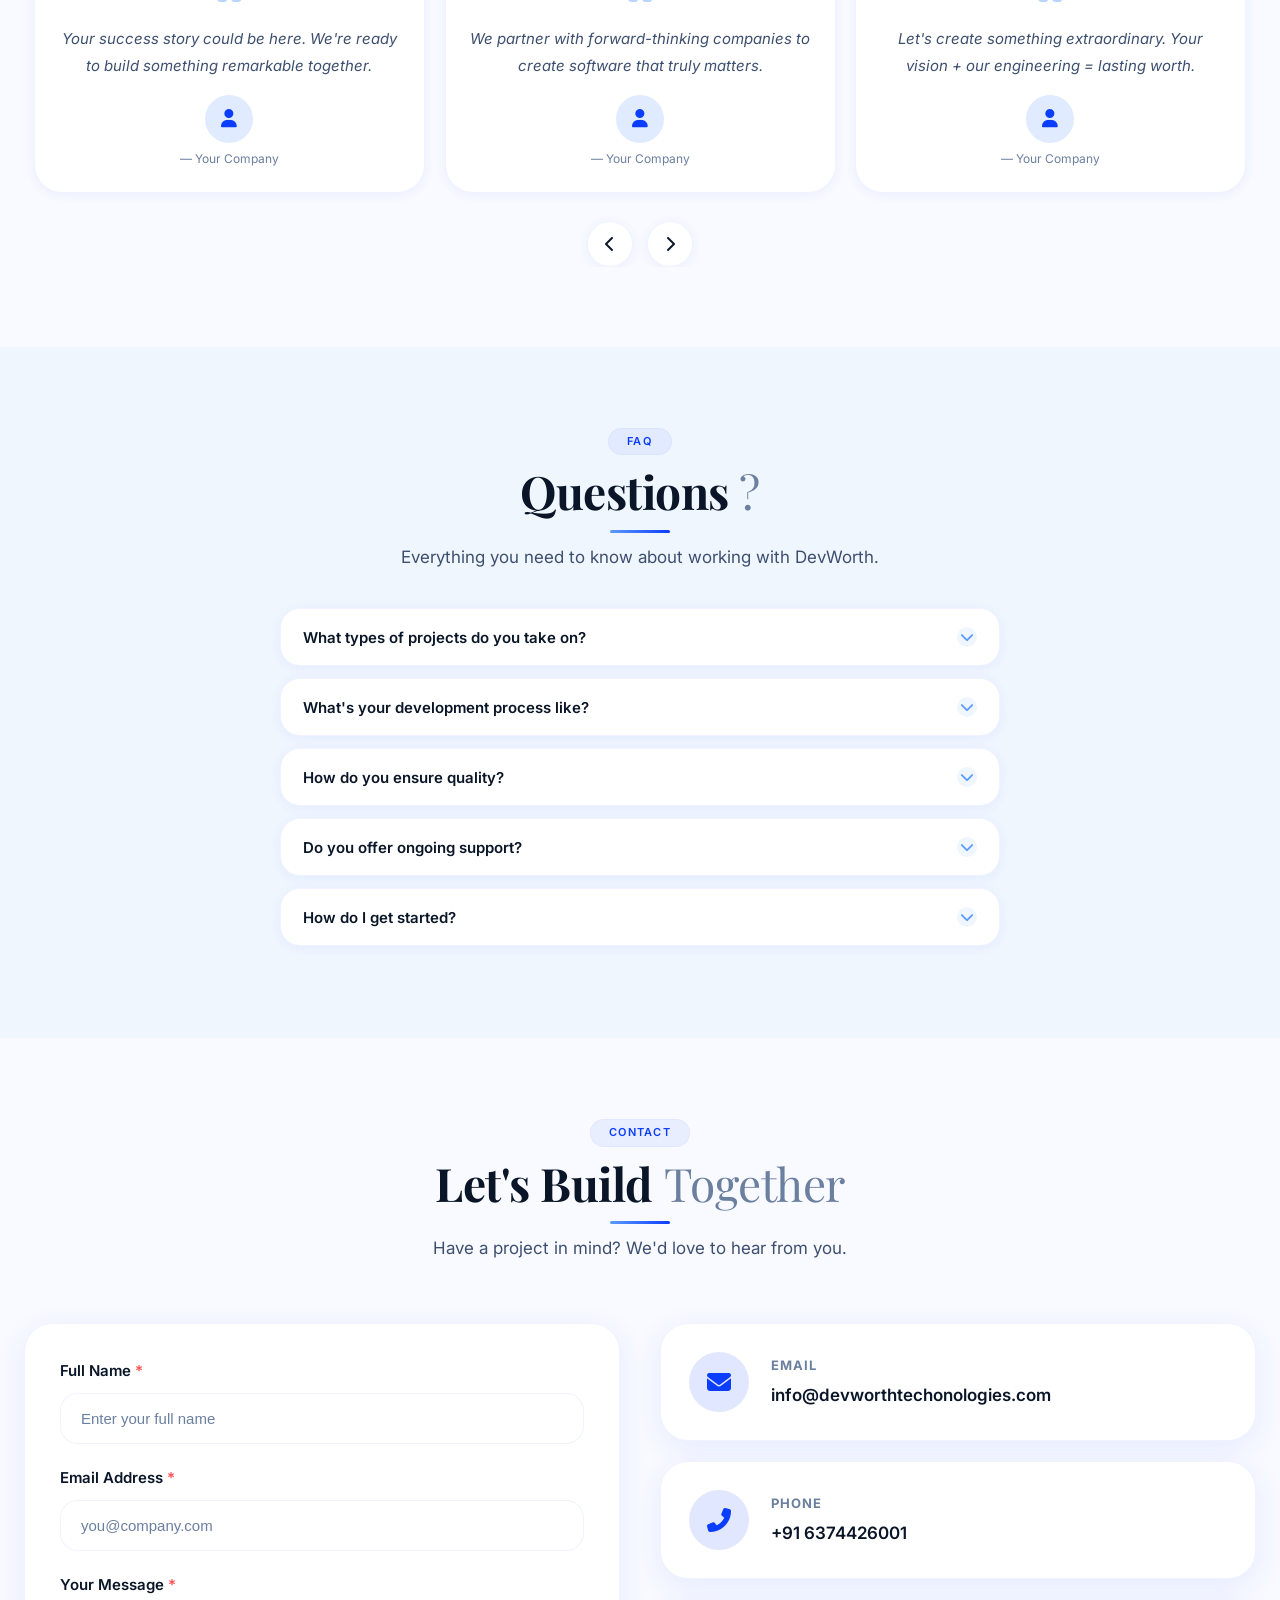
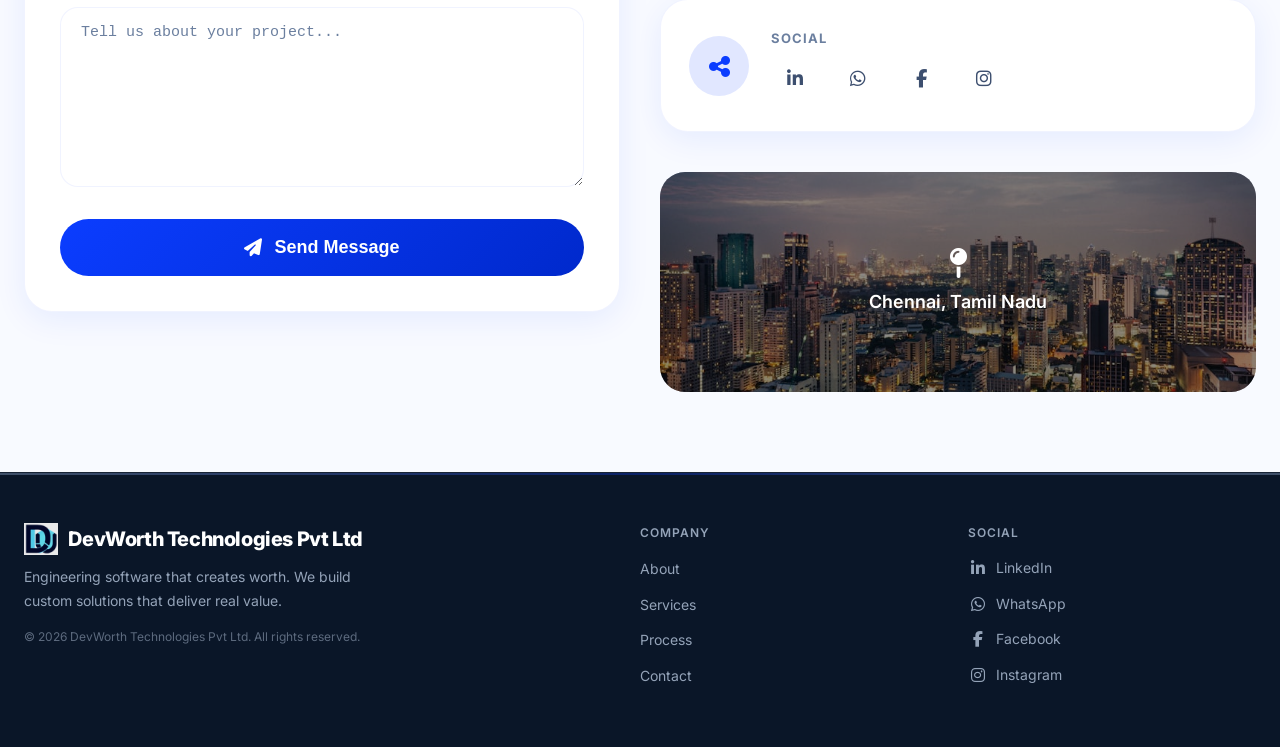
==== commit 41d9bb5b: "updates" ====
--- a/index.html
+++ b/index.html
@@ -4,9 +4,9 @@
 <head>
     <meta charset="UTF-8" />
     <meta name="viewport" content="width=device-width, initial-scale=1.0, maximum-scale=1.0, user-scalable=yes" />
-    <title>DevWorth Technologies — Software That Creates Worth</title>
+    <title>DevWorth Technologies Pvt Ltd — Software That Creates Worth</title>
     <meta name="description"
-        content="DevWorth Technologies is a software development company specializing in custom software, web applications, mobile apps, ERP, CRM, e-commerce, and AI solutions. We work closely with businesses to understand their requirements, provide clear guidance, and deliver projects on time with high-quality, user-friendly designs. If you don't have a clear idea of what you need, our team schedules consultations to understand your business, suggest the right technology solutions, and turn your vision into reality. At DevWorth Technologies, we don't just build software—we create digital solutions that add real value and help businesses grow." />
+        content="DevWorth Technologies Pvt Ltd is a software development company specializing in custom software, web applications, mobile apps, ERP, CRM, e-commerce, and AI solutions. We work closely with businesses to understand their requirements, provide clear guidance, and deliver projects on time with high-quality, user-friendly designs. If you don't have a clear idea of what you need, our team schedules consultations to understand your business, suggest the right technology solutions, and turn your vision into reality. At DevWorth Technologies Pvt Ltd, we don't just build software—we create digital solutions that add real value and help businesses grow." />
     <link rel="canonical" href="https://devworthtechnologies.com" />
     <link rel="icon" type="image/png" href="assets/Devworth Technologies-lg.png">
     <!-- Font Awesome 6 -->
@@ -2995,7 +2995,7 @@
         <div class="inner">
             <a href="#" class="logo">
                 <img src="assets/Devworth Technologies-lg.png" alt="DevWorth Technologies">
-                DevWorth Technologies
+                DevWorth Technologies Pvt Ltd
             </a>
             <nav class="nav-links">
                 <a href="index.html" class="active">Home</a>
@@ -3085,7 +3085,7 @@
             <div class="about-layout">
                 <div class="about-text reveal-left">
                     <p>
-                        <strong>DevWorth Technologies</strong> was founded with a single, clear mission: to engineer
+                        <strong>DevWorth Technologies Pvt Ltd</strong> was founded with a single, clear mission: to engineer
                         software that delivers genuine worth. We believe that great software isn't just about features —
                         it's about solving real problems with elegance, scalability, and thoughtful design.
                     </p>
@@ -3614,10 +3614,10 @@
             <div>
                 <a href="#" class="logo">
                     <img src="assets/Devworth Technologies-lg.png" alt="DevWorth Technologies">
-                    DevWorth Technologies
+                    DevWorth Technologies Pvt Ltd
                 </a>
                 <p>Engineering software that creates worth. We build custom solutions that deliver real value.</p>
-                <div class="copy">© 2026 DevWorth Technologies. All rights reserved.</div>
+                <div class="copy">© 2026 DevWorth Technologies Pvt Ltd. All rights reserved.</div>
             </div>
             <div>
                 <h4>Company</h4>
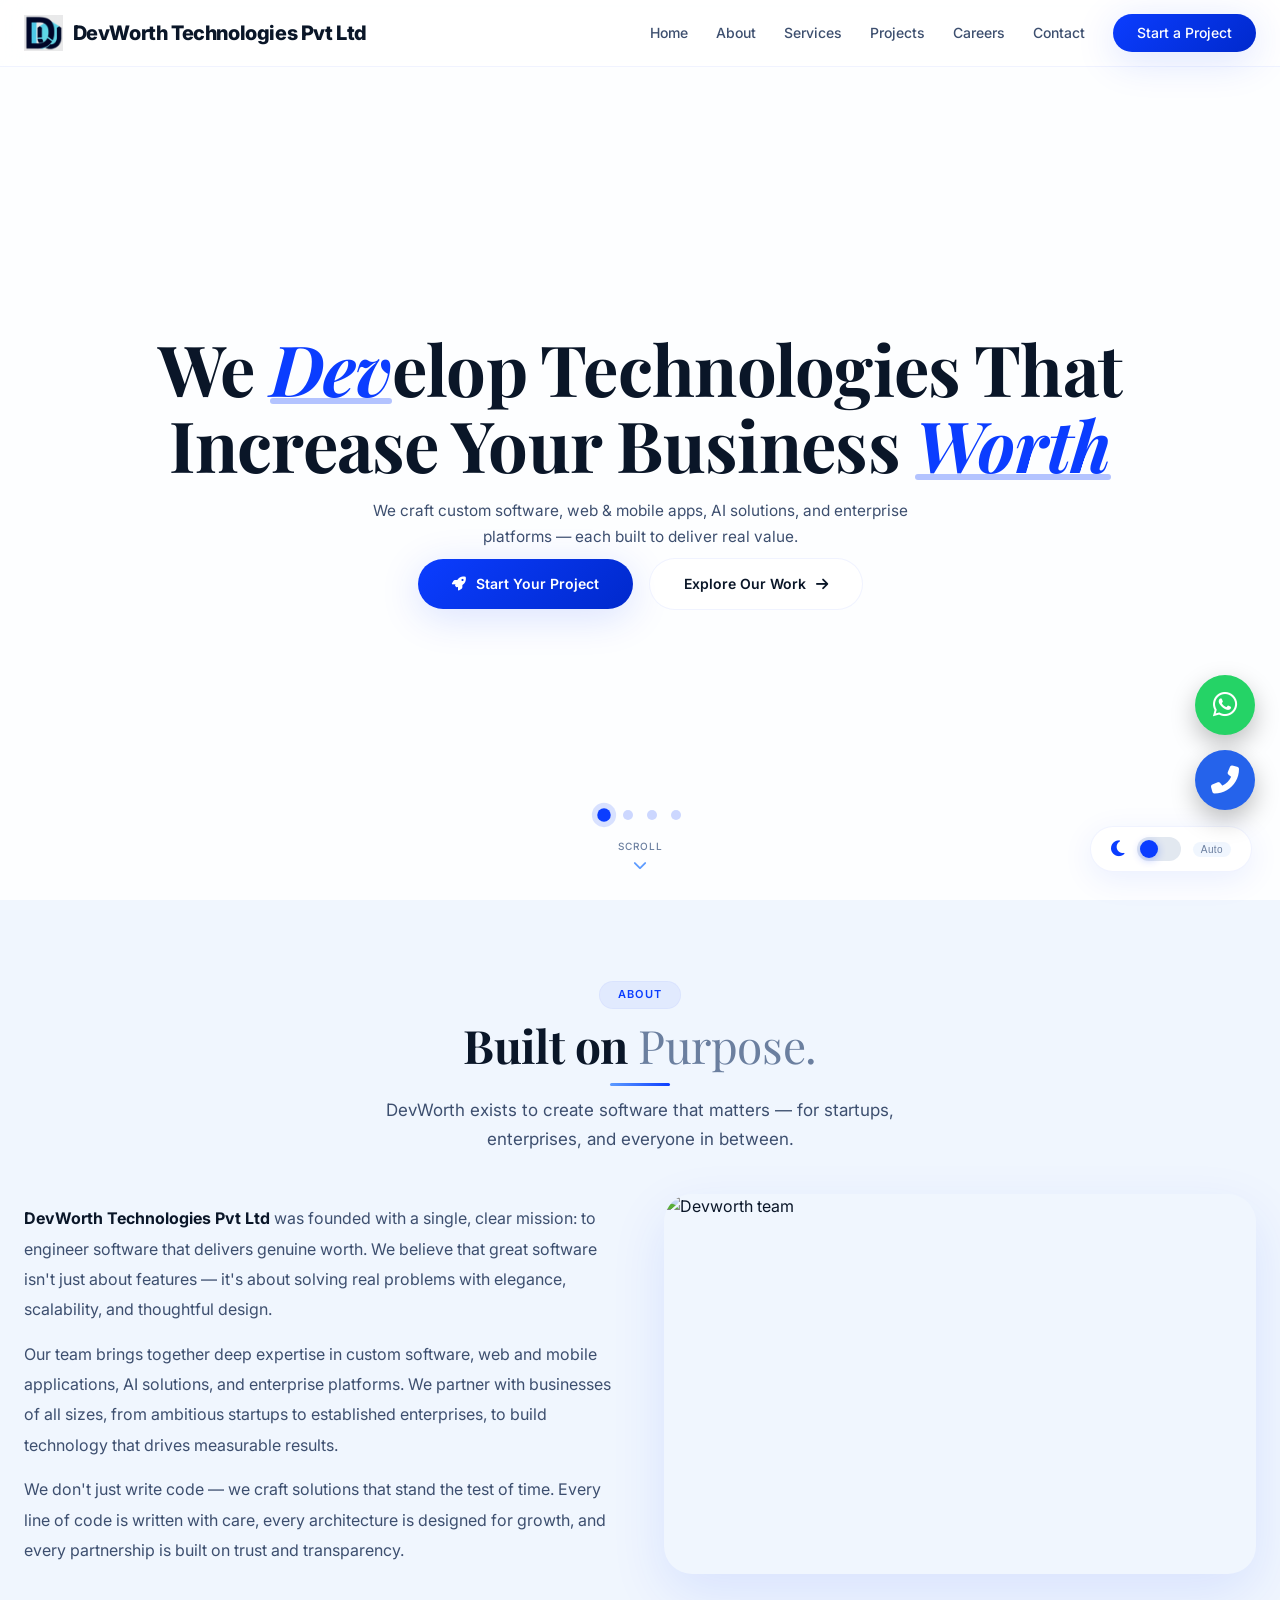
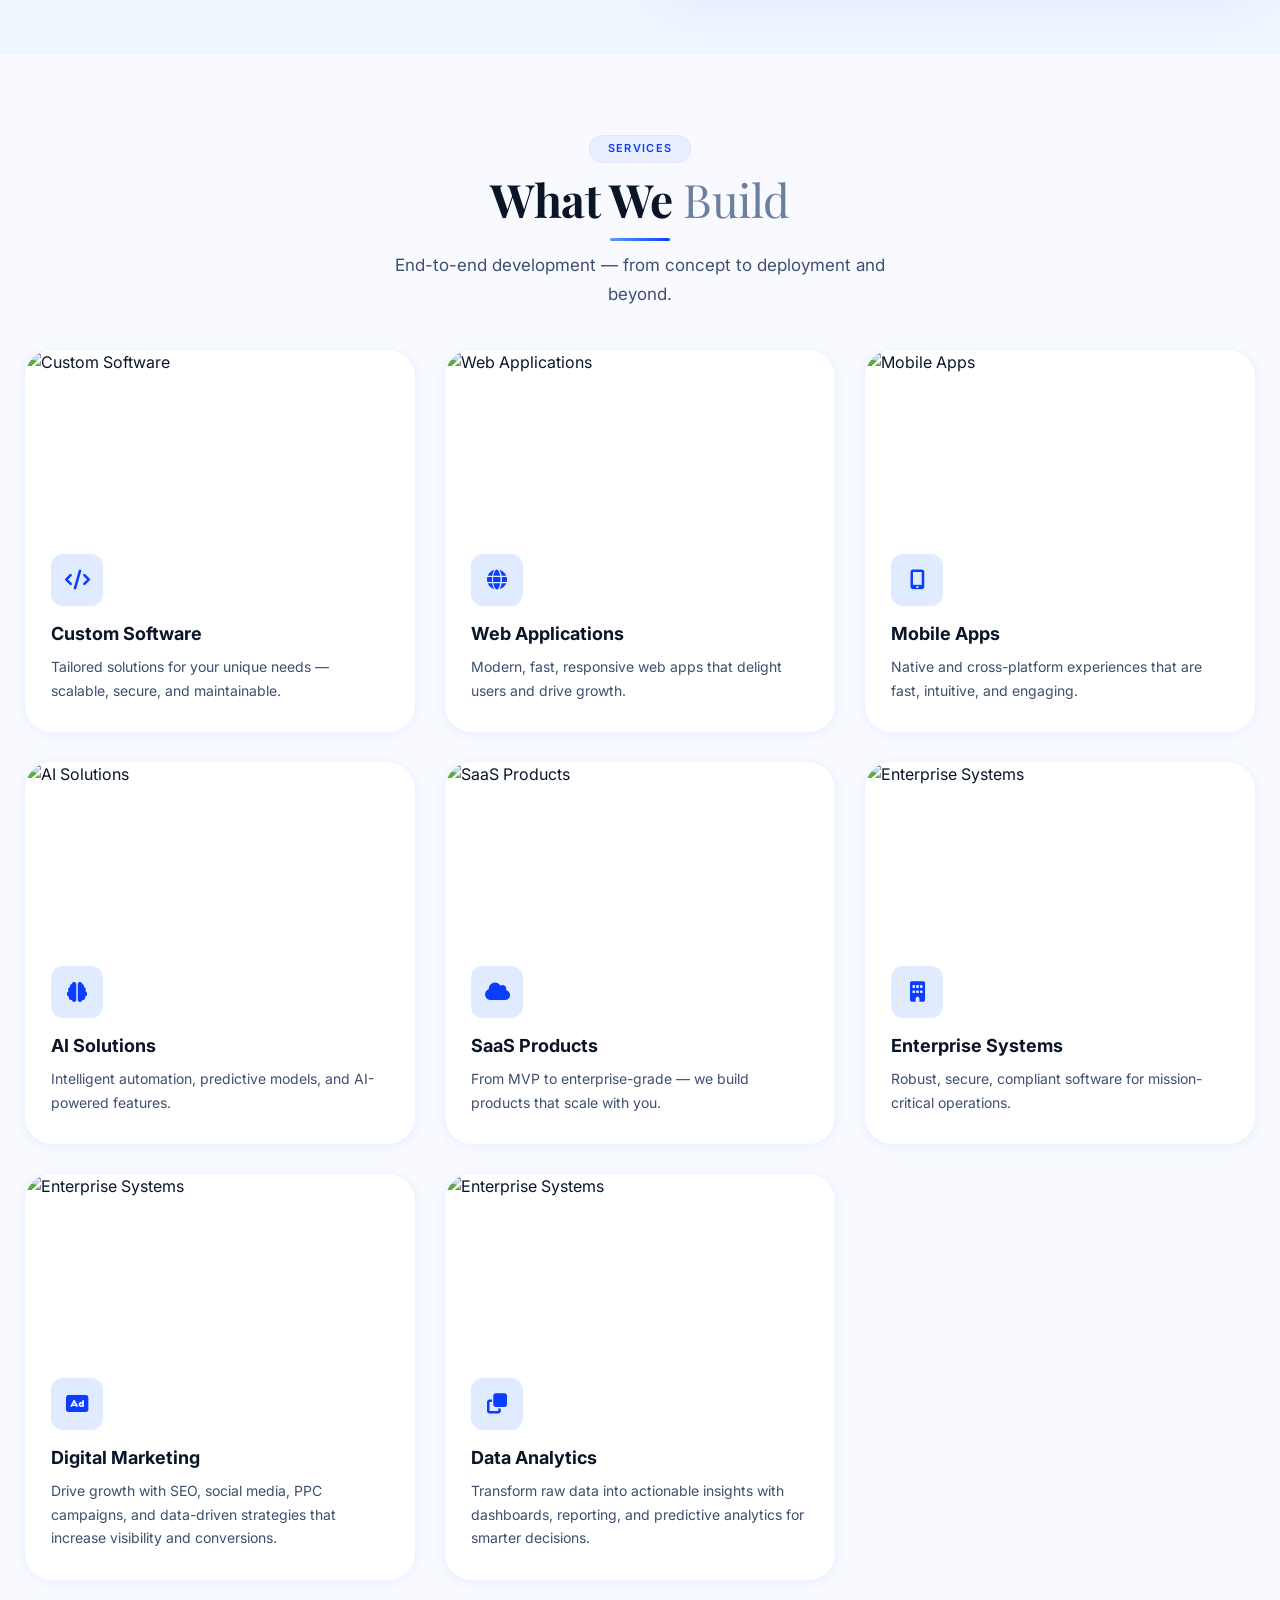
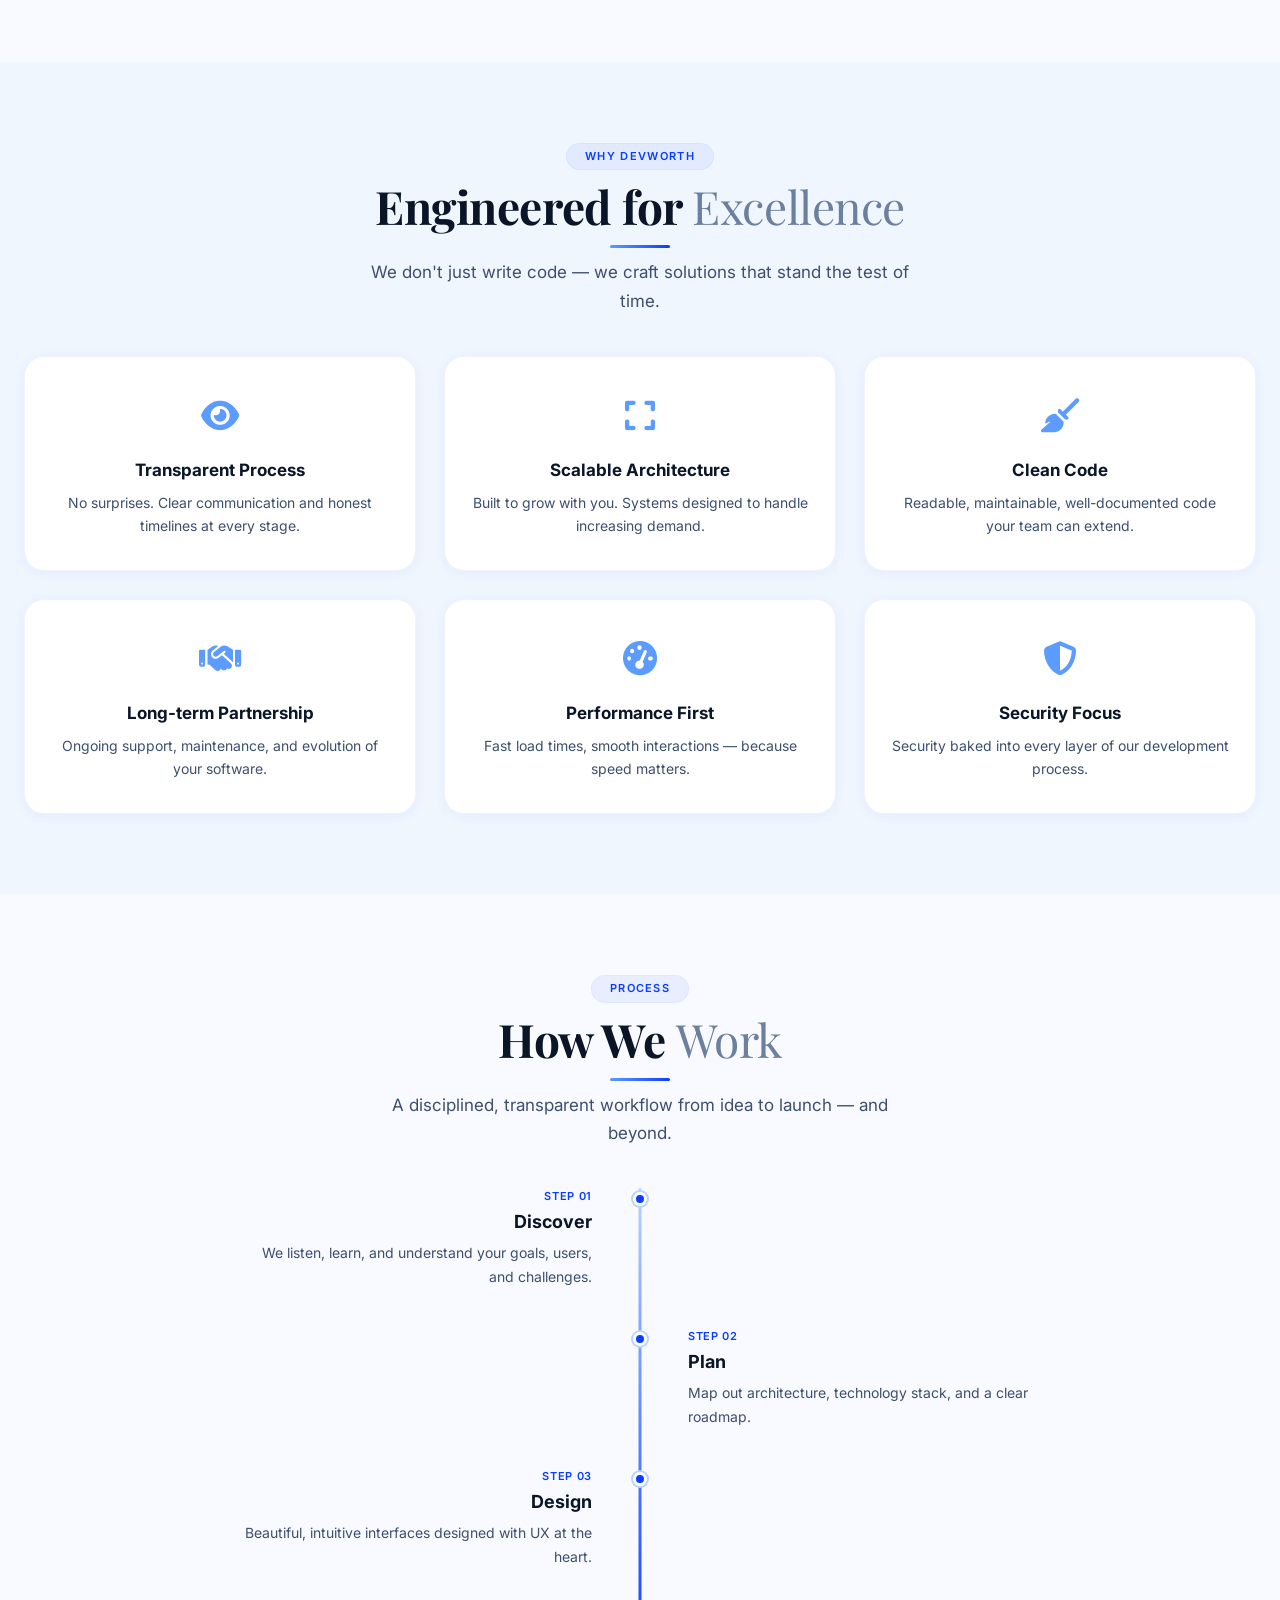
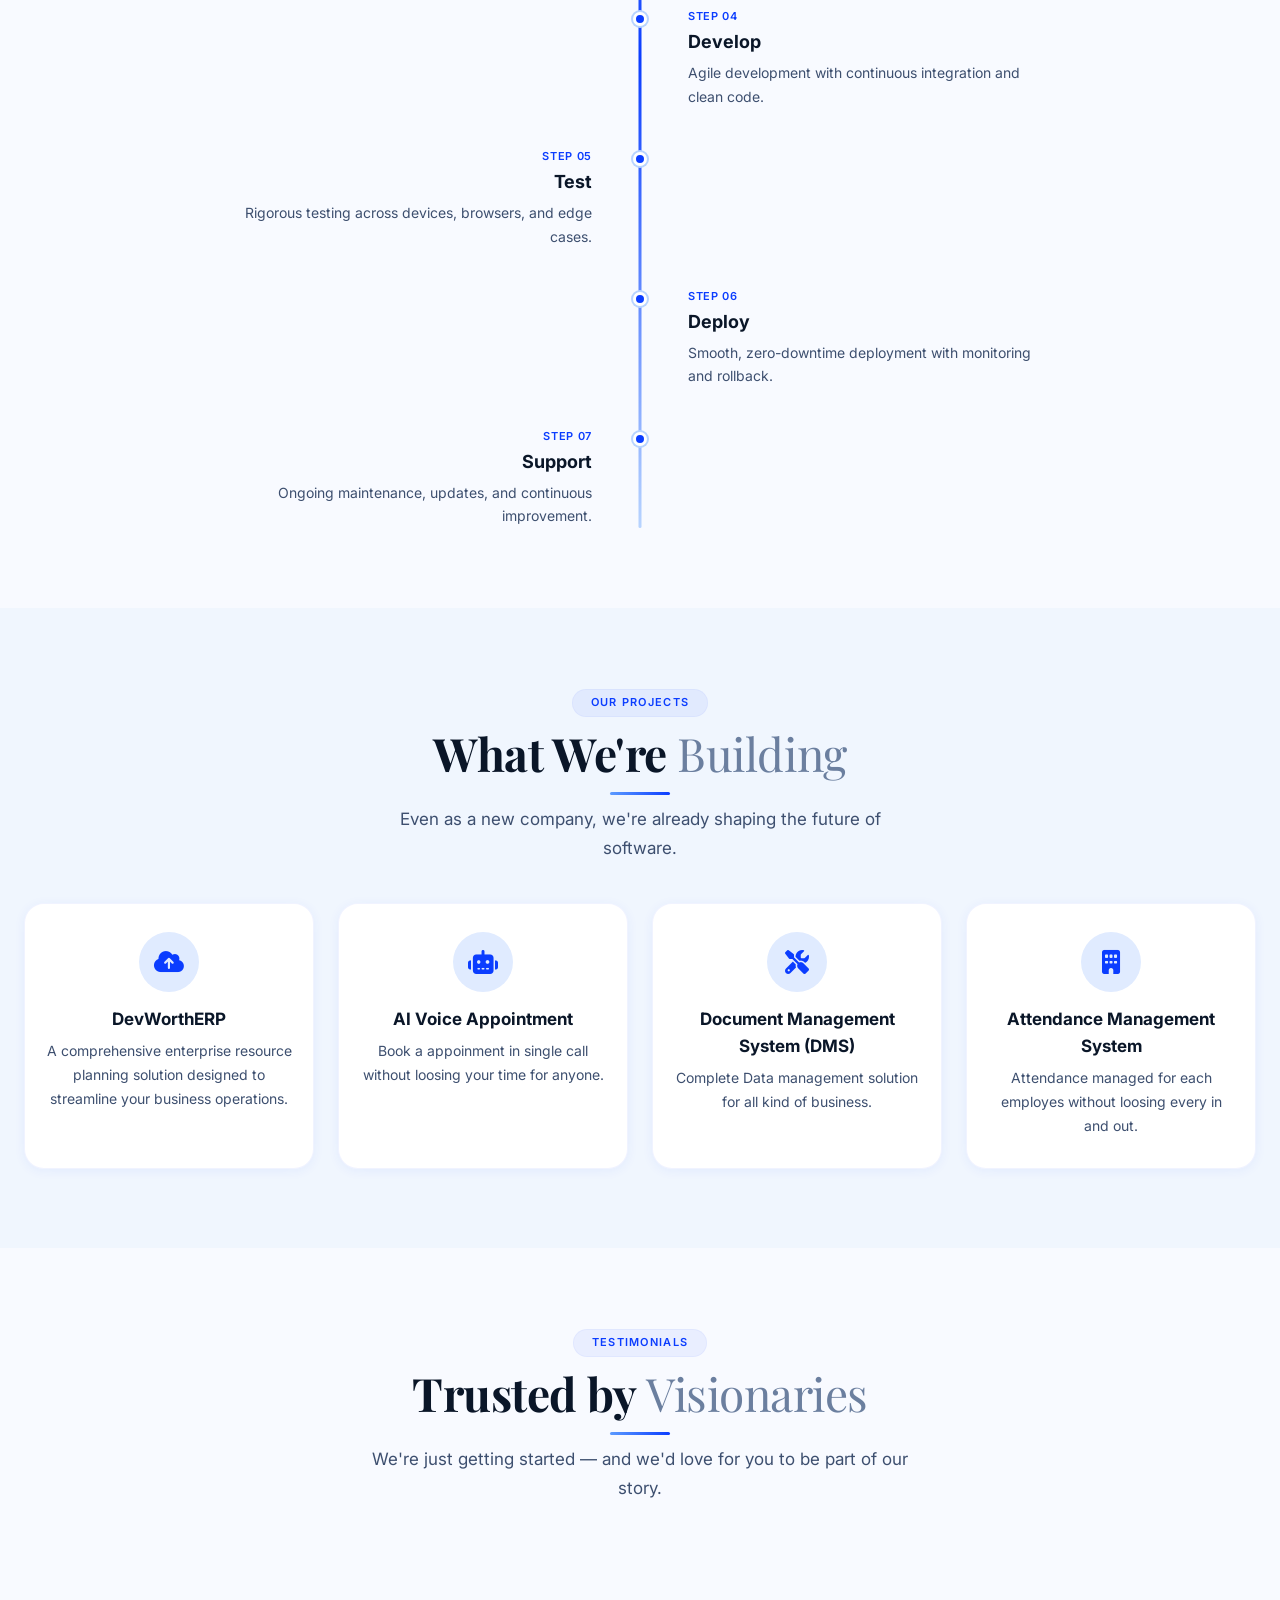
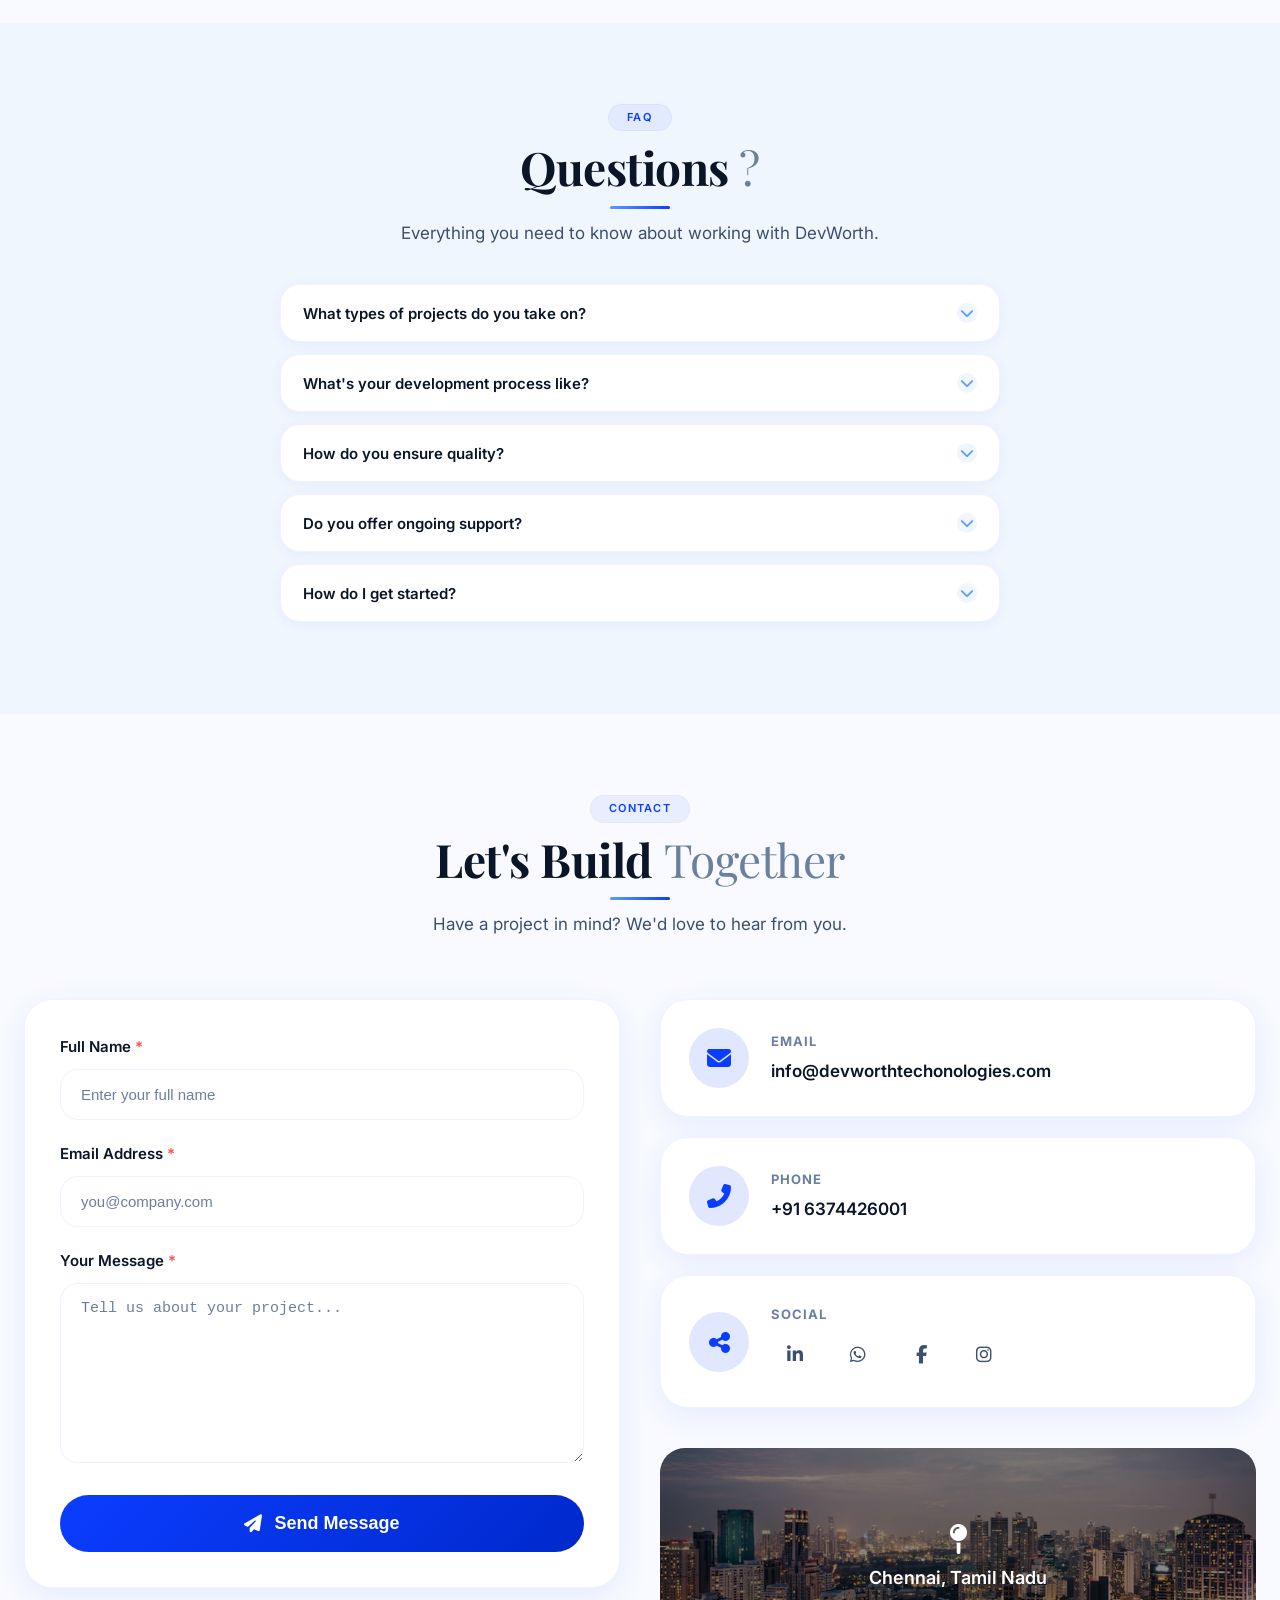
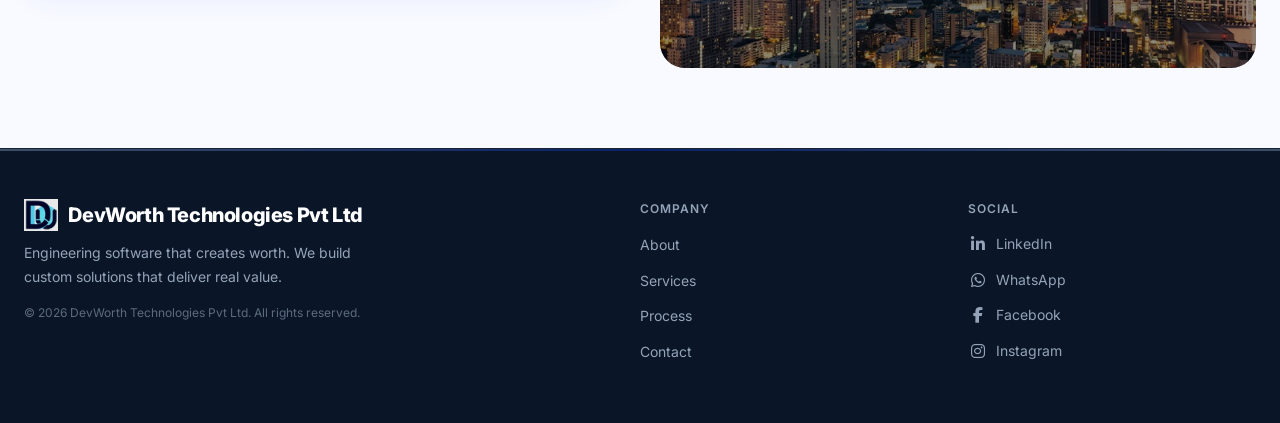
==== commit b8492717: "website update" ====
--- a/index.html
+++ b/index.html
@@ -3341,18 +3341,18 @@
                 </div>
                 <div class="vision-card float-3d float-3d-delay-2">
                     <div class="icon"><i class="fas fa-robot"></i></div>
-                    <h4>PG Management software</h4>
-                    <p>Complete account management solution for PG and rental properties owners.</p>
+                    <h4>AI Voice Appointment</h4>
+                    <p>Book a appoinment in single call without loosing your time for anyone.</p>
                 </div>
                 <div class="vision-card float-3d float-3d-delay-3">
                     <div class="icon"><i class="fas fa-tools"></i></div>
-                    <h4>Institute Management software</h4>
-                    <p>Comprehensive solutions for managing educational institutions efficiently.</p>
+                    <h4>Document Management System (DMS)</h4>
+                    <p>Complete Data management solution for all kind of business.</p>
                 </div>
                 <div class="vision-card float-3d float-3d-delay-1">
                     <div class="icon"><i class="fas fa-building"></i></div>
-                    <h4>Mobile shop billing software</h4>
-                    <p>Efficient and user-friendly billing solution for mobile shops both sales and service.</p>
+                    <h4>Attendance Management System</h4>
+                    <p>Attendance managed for each employes without loosing every in and out.</p>
                 </div>
             </div>
         </div>
@@ -3373,7 +3373,7 @@
 
             <div class="testimonial-carousel section-popup">
                 <div class="testimonial-track" id="testimonialTrack">
-                    <div class="testimonial-slide">
+                    <!-- <div class="testimonial-slide">
                         <div class="testimonial-card">
                             <div>
                                 <div class="quote-icon"><i class="fas fa-quote-left"></i></div>
@@ -3422,12 +3422,12 @@
                                 <div class="name">— Your Company</div>
                             </div>
                         </div>
-                    </div>
+                    </div> -->
                 </div>
 
-                <div class="testimonial-nav">
-                    <button id="prevTest" aria-label="Previous"><i class="fas fa-chevron-left"></i></button>
-                    <button id="nextTest" aria-label="Next"><i class="fas fa-chevron-right"></i></button>
+                <div>
+                    <a id="prevTest"></a>
+                    <a id="nextTest"></i></a>
                 </div>
             </div>
         </div>
@@ -3568,7 +3568,7 @@
                                             class="fab fa-linkedin-in"></i></a>
                                     <a href="https://wa.me/+916374426001" target="_blank" rel="noopener noreferrer"
                                         aria-label="WhatsApp"><i class="fab fa-whatsapp"></i></a>
-                                    <a href="https://www.facebook.com/yourpage" target="_blank"
+                                    <a href="https://www.facebook.com/people/Dev-Worth/61591323485880" target="_blank"
                                         rel="noopener noreferrer" aria-label="Facebook"><i
                                             class="fab fa-facebook-f"></i></a>
                                     <a href="https://www.instagram.com/devworth_technologies/" target="_blank"
@@ -3635,7 +3635,7 @@
                             rel="noopener noreferrer"><i class="fab fa-linkedin-in"></i> LinkedIn</a></li>
                     <li><a href="https://wa.me/+916374426001" target="_blank" rel="noopener noreferrer"><i
                                 class="fab fa-whatsapp"></i> WhatsApp</a></li>
-                    <li><a href="https://www.facebook.com/yourpage" target="_blank" rel="noopener noreferrer"><i
+                    <li><a href="https://www.facebook.com/people/Dev-Worth/61591323485880" target="_blank" rel="noopener noreferrer"><i
                                 class="fab fa-facebook-f"></i> Facebook</a></li>
                     <li><a href="https://www.instagram.com/devworth_technologies/" target="_blank"
                             rel="noopener noreferrer"><i class="fab fa-instagram"></i> Instagram</a></li>
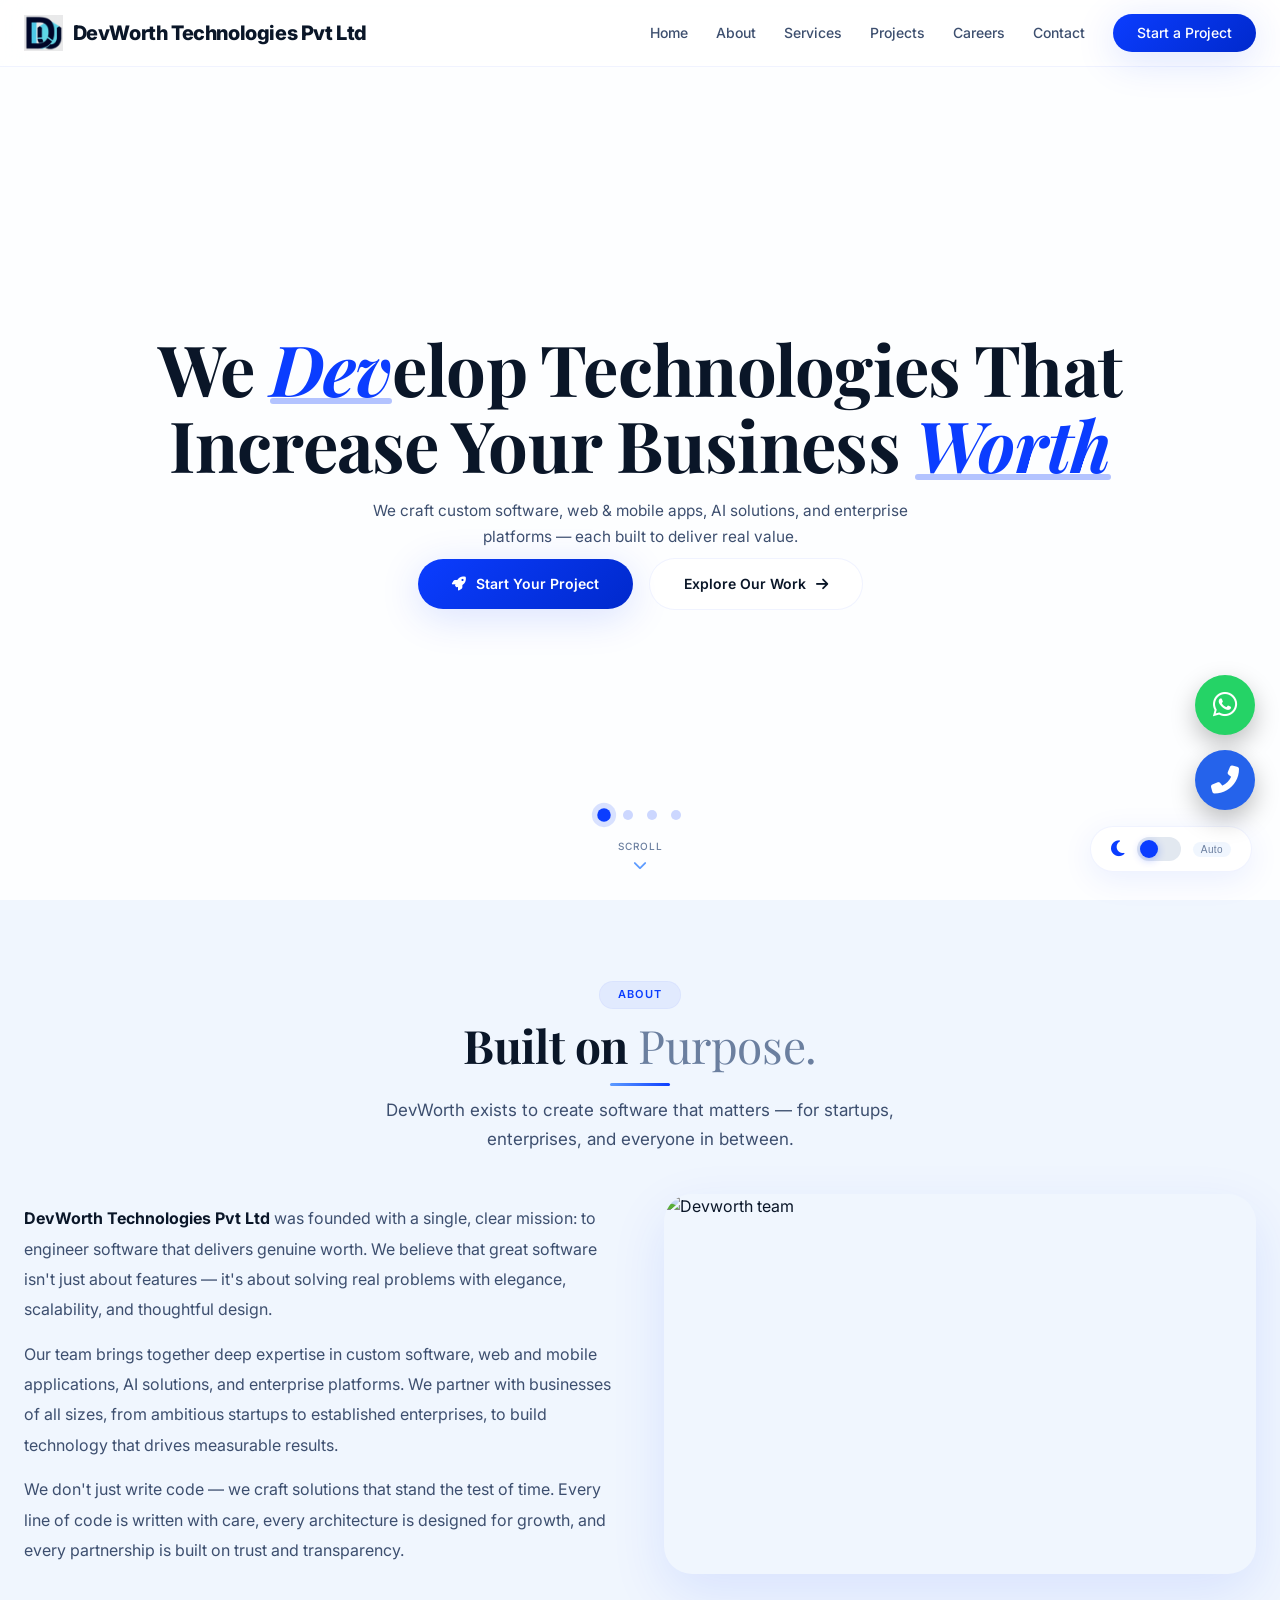
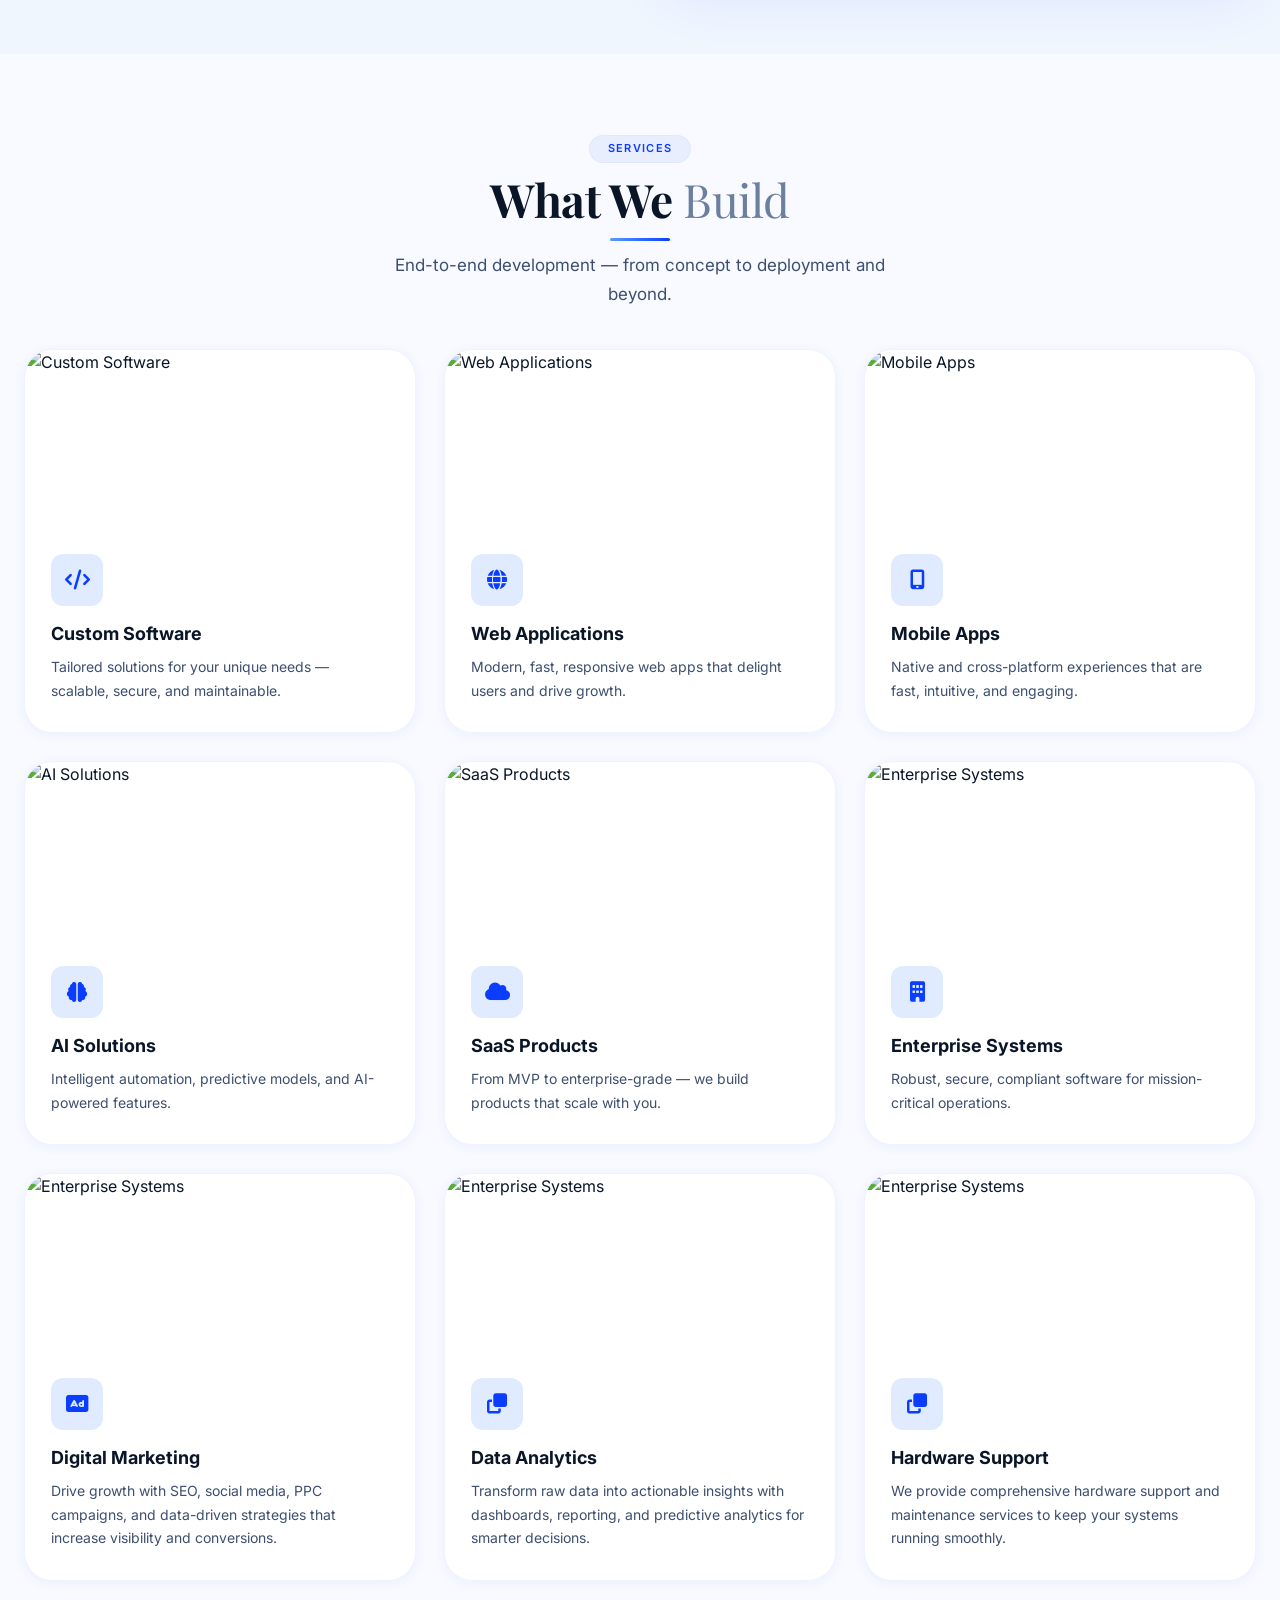
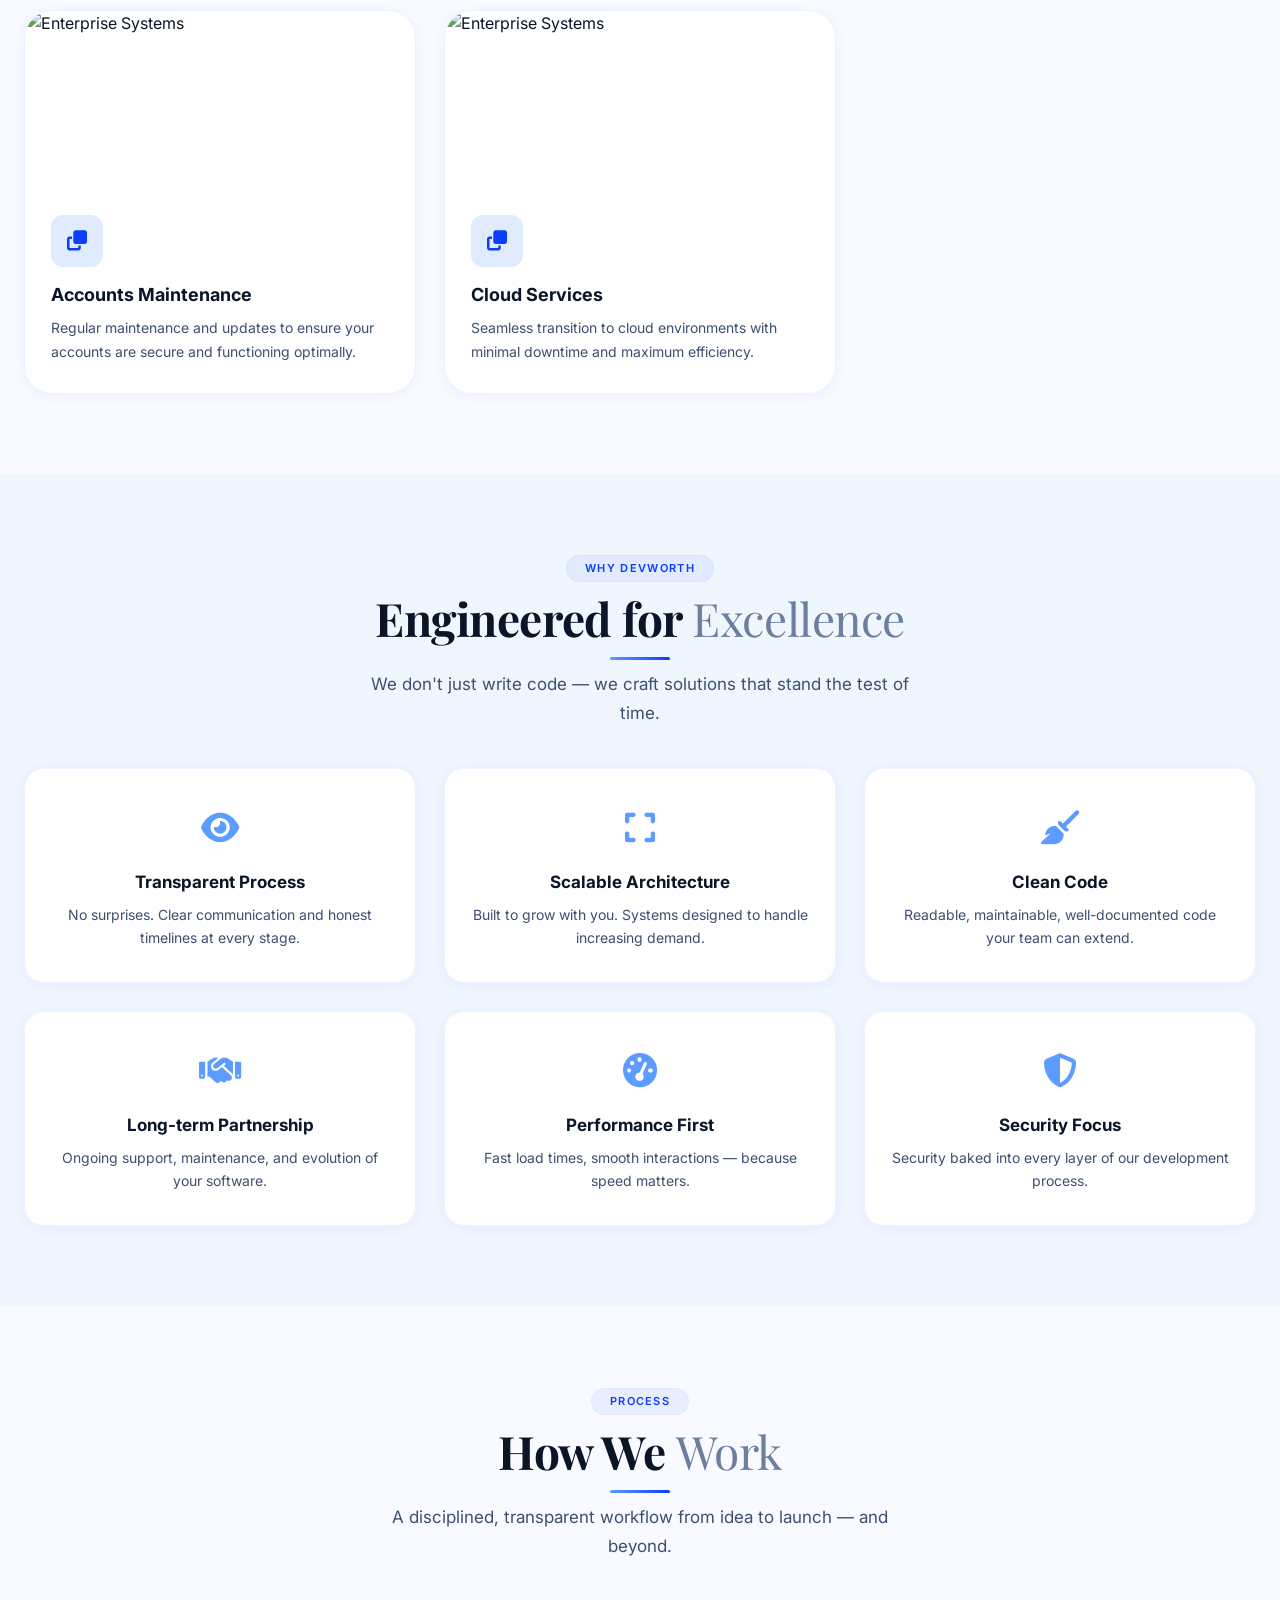
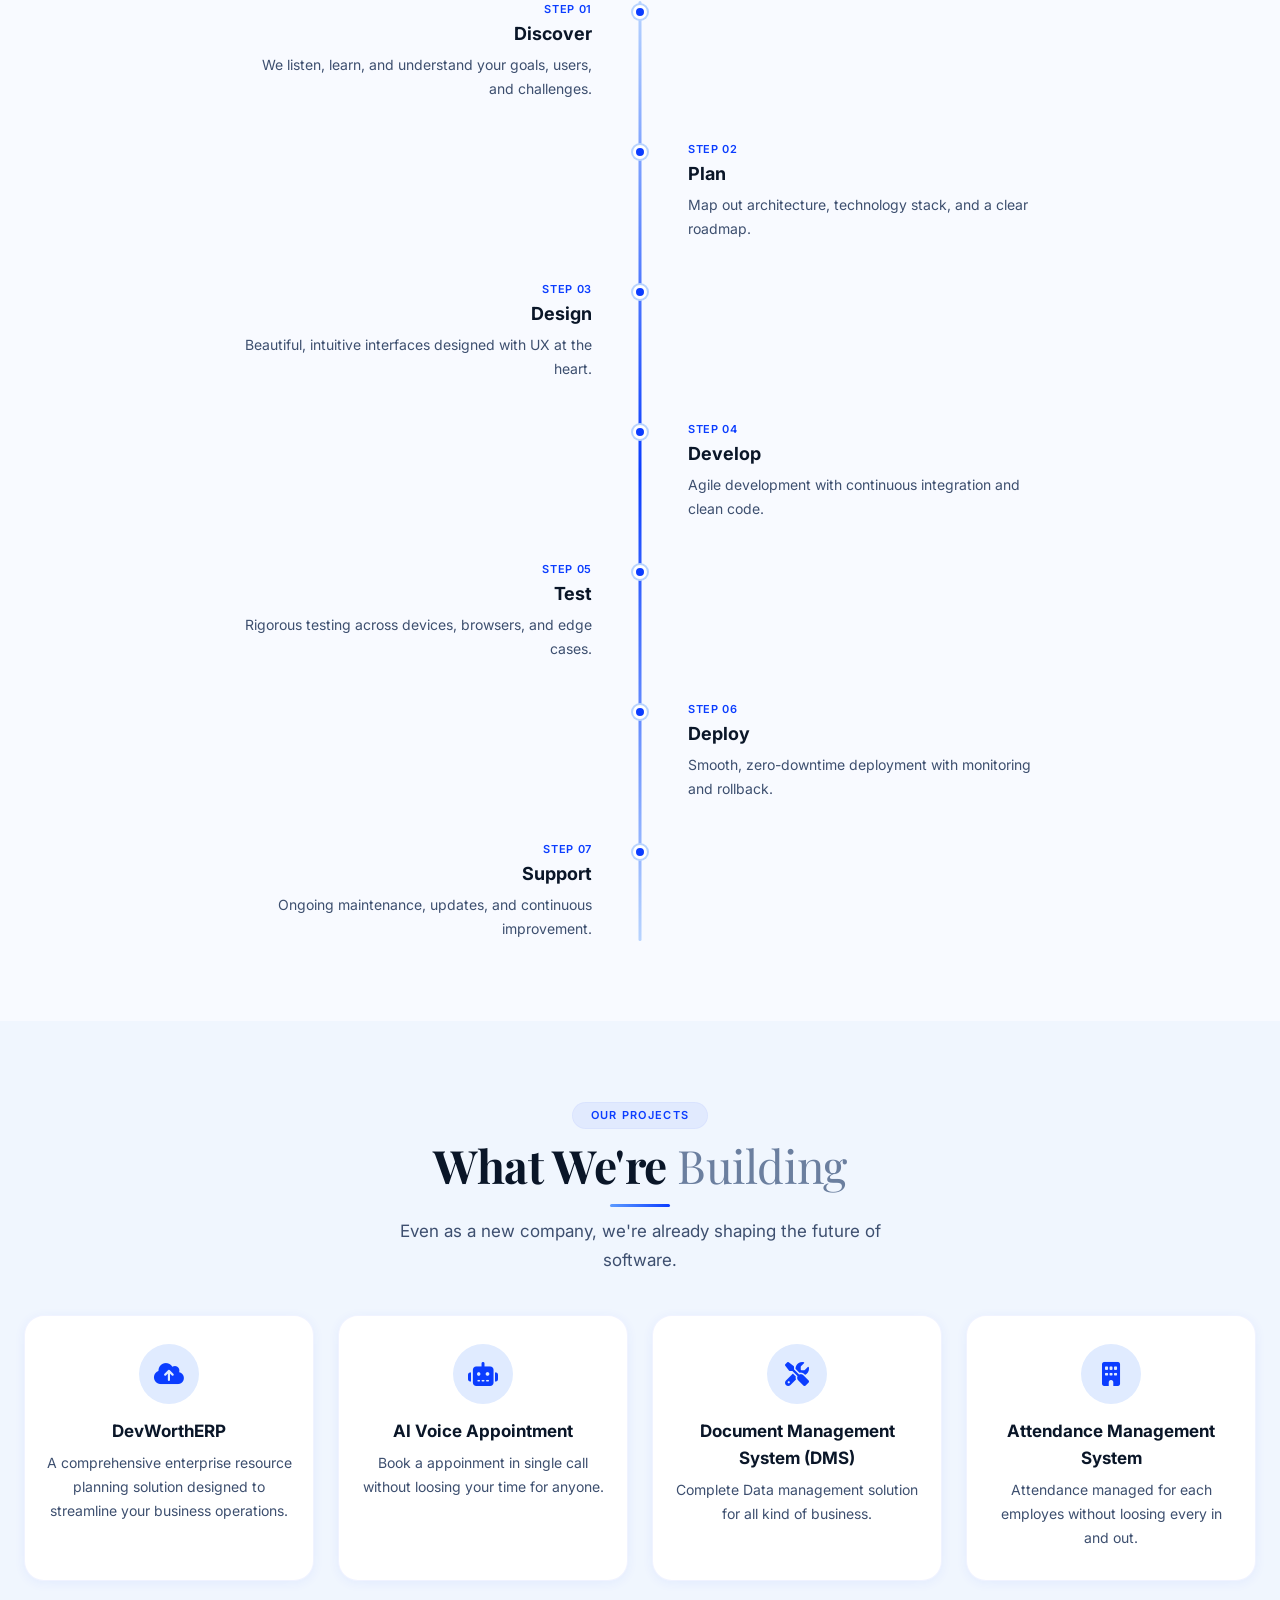
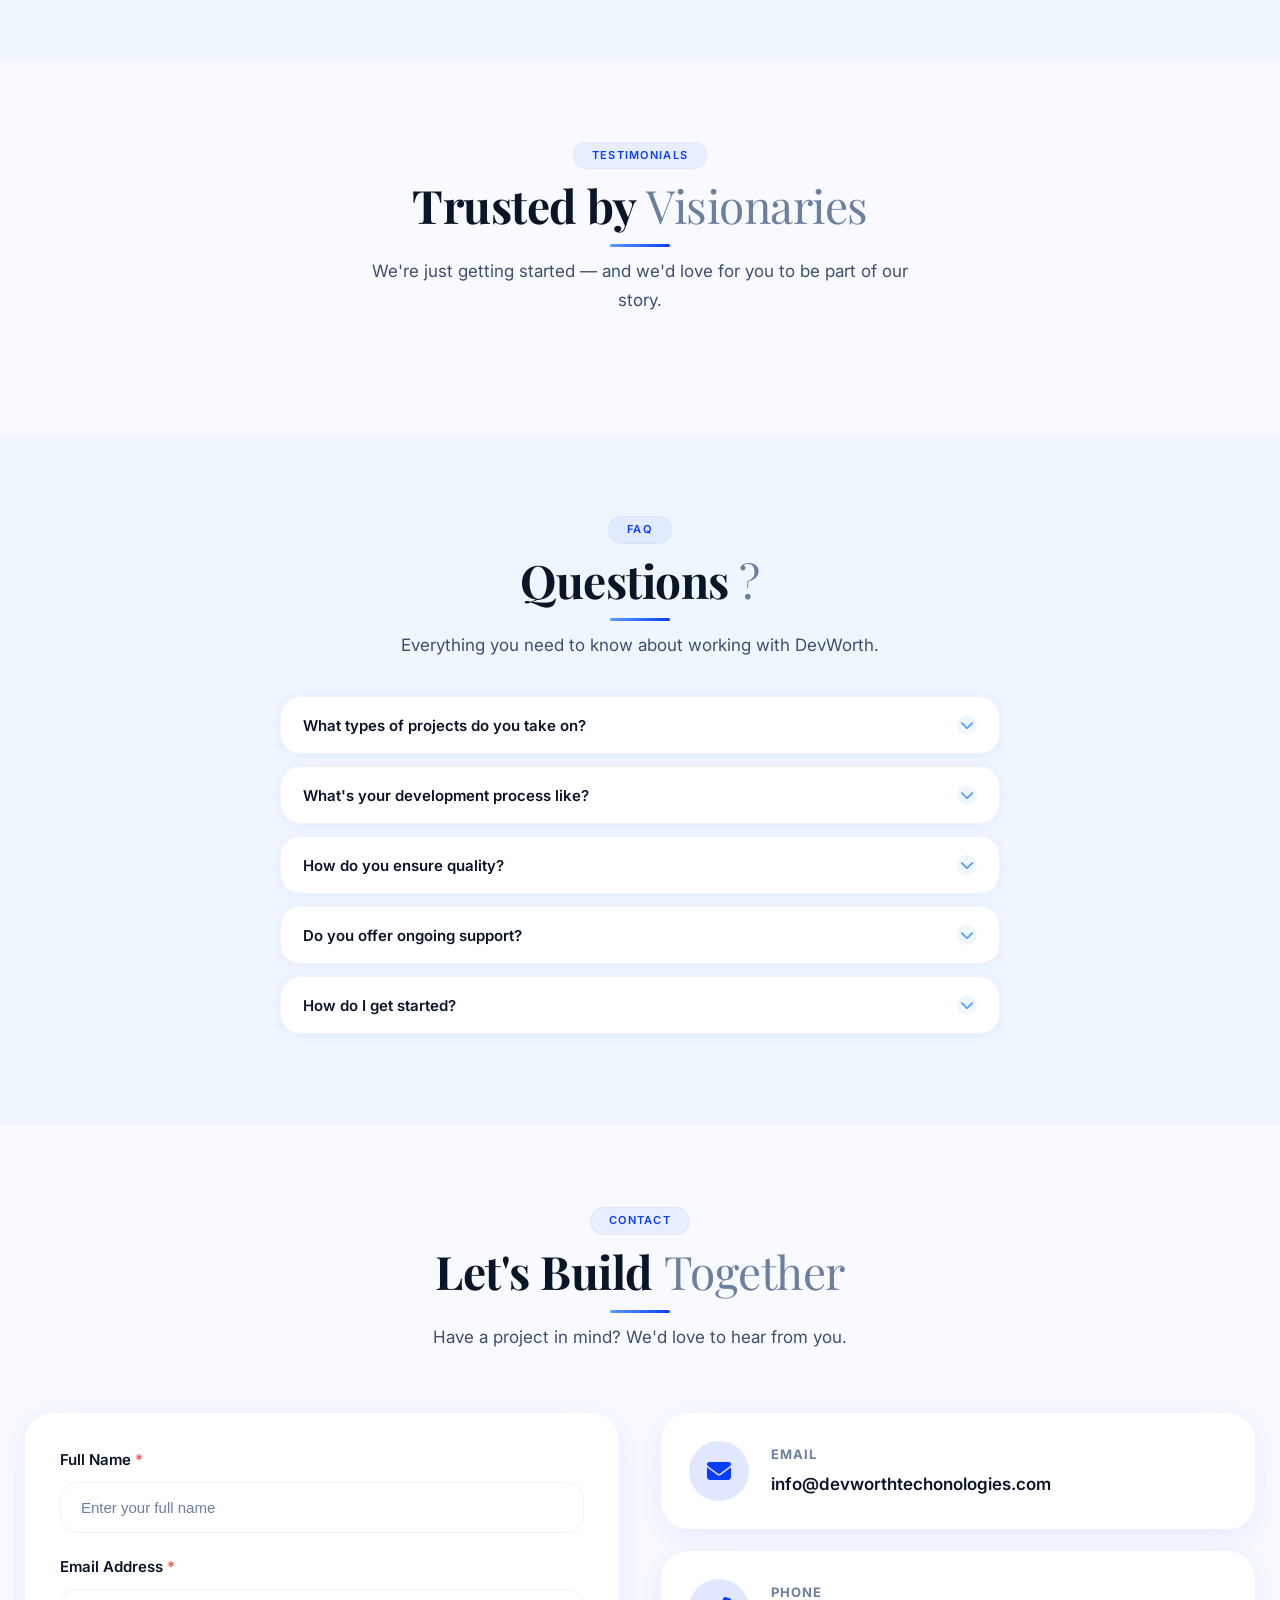
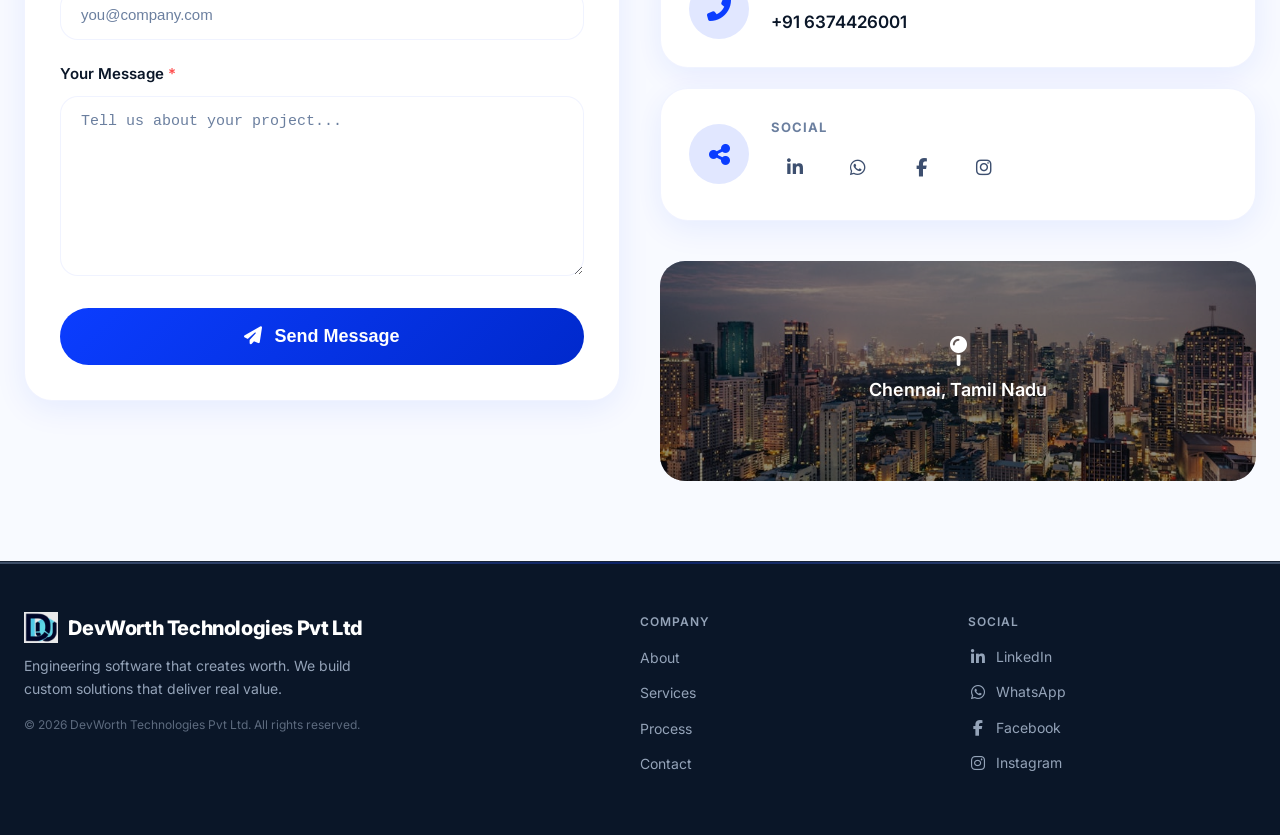
==== commit f0f19ab0: "service update" ====
--- a/index.html
+++ b/index.html
@@ -3195,6 +3195,33 @@
                             analytics for smarter decisions.</p>
                     </div>
                 </div>
+                <div class="card-3d float-3d float-3d-delay-3">
+                    <img src="https://images.unsplash.com/photo-1497366216548-37526070297c?w=600&q=80"
+                        alt="Enterprise Systems" loading="lazy" />
+                    <div class="body">
+                        <div class="icon"><i class='fas fa-clone'></i></div>
+                        <h3>Hardware Support</h3>
+                        <p>We provide comprehensive hardware support and maintenance services to keep your systems running smoothly.</p>
+                    </div>
+                </div>
+                <div class="card-3d float-3d float-3d-delay-3">
+                    <img src="https://images.unsplash.com/photo-1497366216548-37526070297c?w=600&q=80"
+                        alt="Enterprise Systems" loading="lazy" />
+                    <div class="body">
+                        <div class="icon"><i class='fas fa-clone'></i></div>
+                        <h3>Accounts Maintenance</h3>
+                        <p>Regular maintenance and updates to ensure your accounts are secure and functioning optimally.</p>
+                    </div>
+                </div>
+                <div class="card-3d float-3d float-3d-delay-3">
+                    <img src="https://images.unsplash.com/photo-1497366216548-37526070297c?w=600&q=80"
+                        alt="Enterprise Systems" loading="lazy" />
+                    <div class="body">
+                        <div class="icon"><i class='fas fa-clone'></i></div>
+                        <h3>Cloud Services</h3>
+                        <p>Seamless transition to cloud environments with minimal downtime and maximum efficiency.</p>
+                    </div>
+                </div>
             </div>
         </div>
     </section>
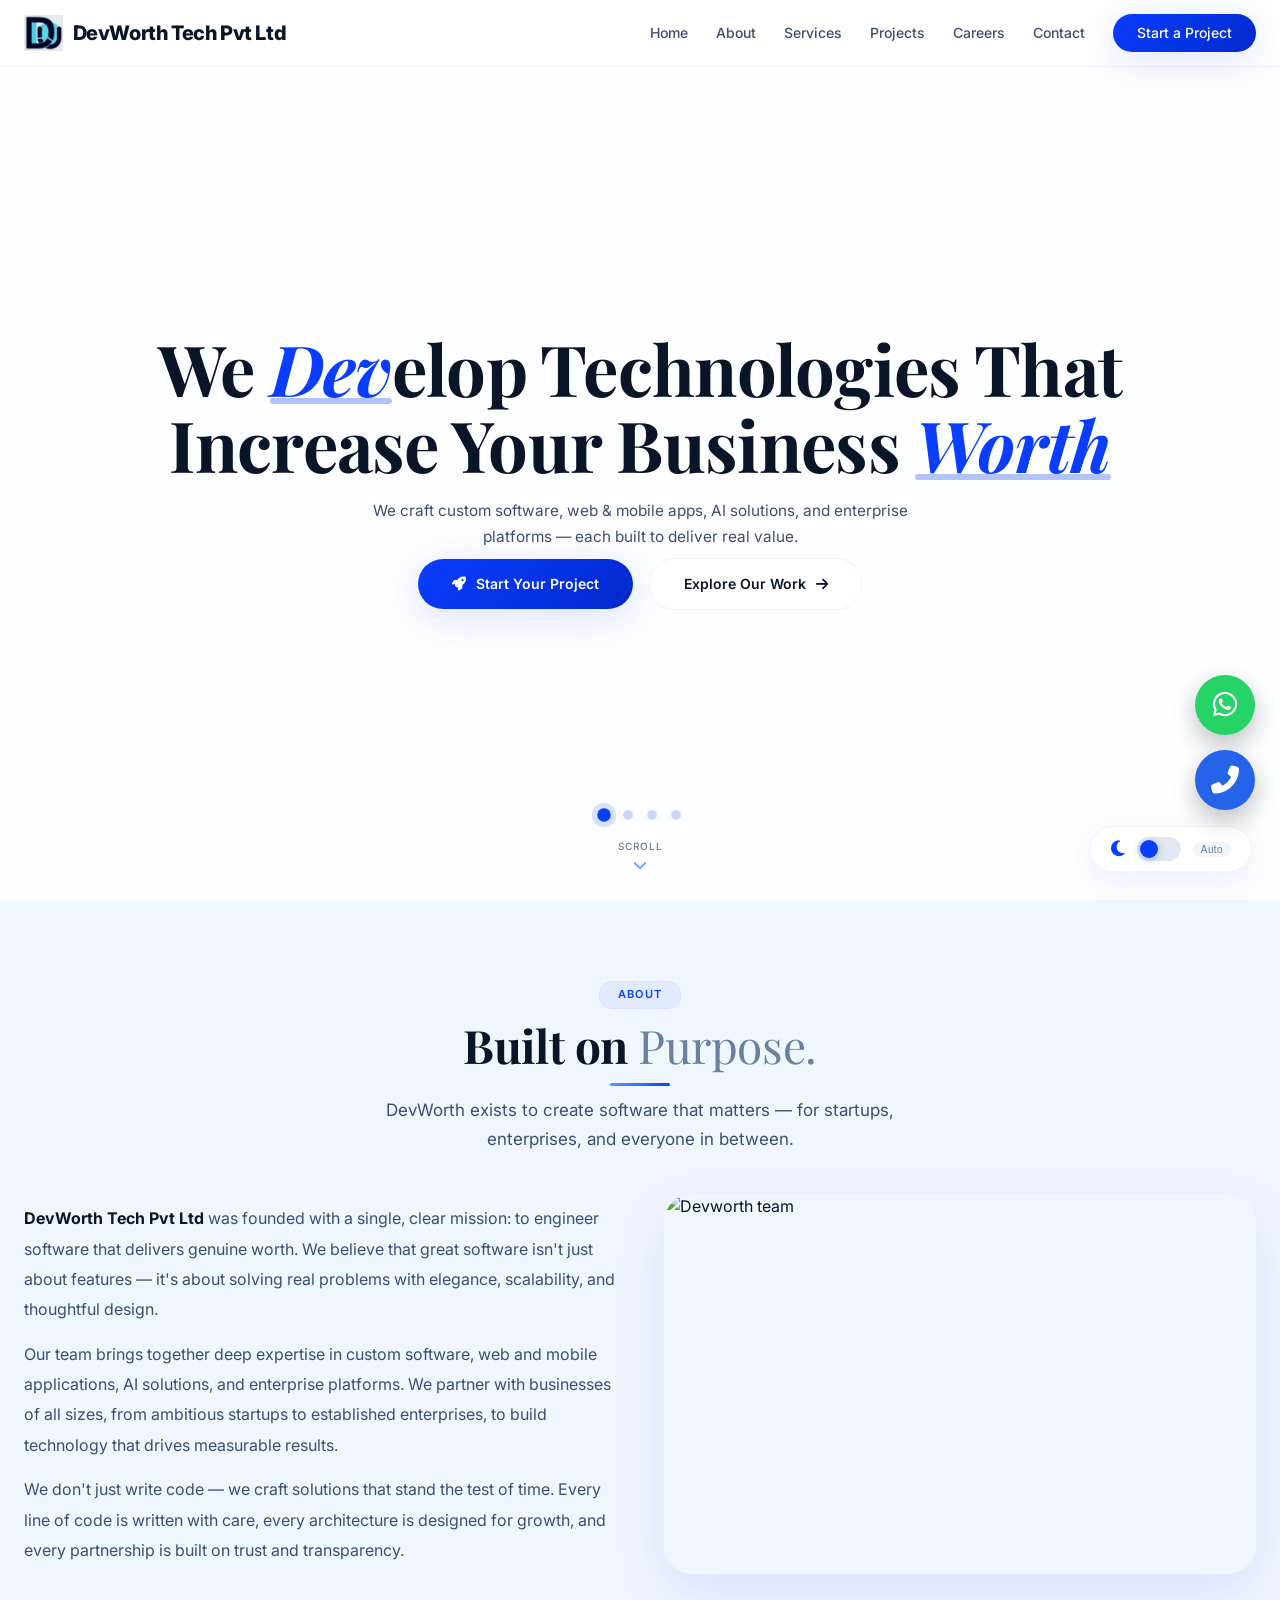
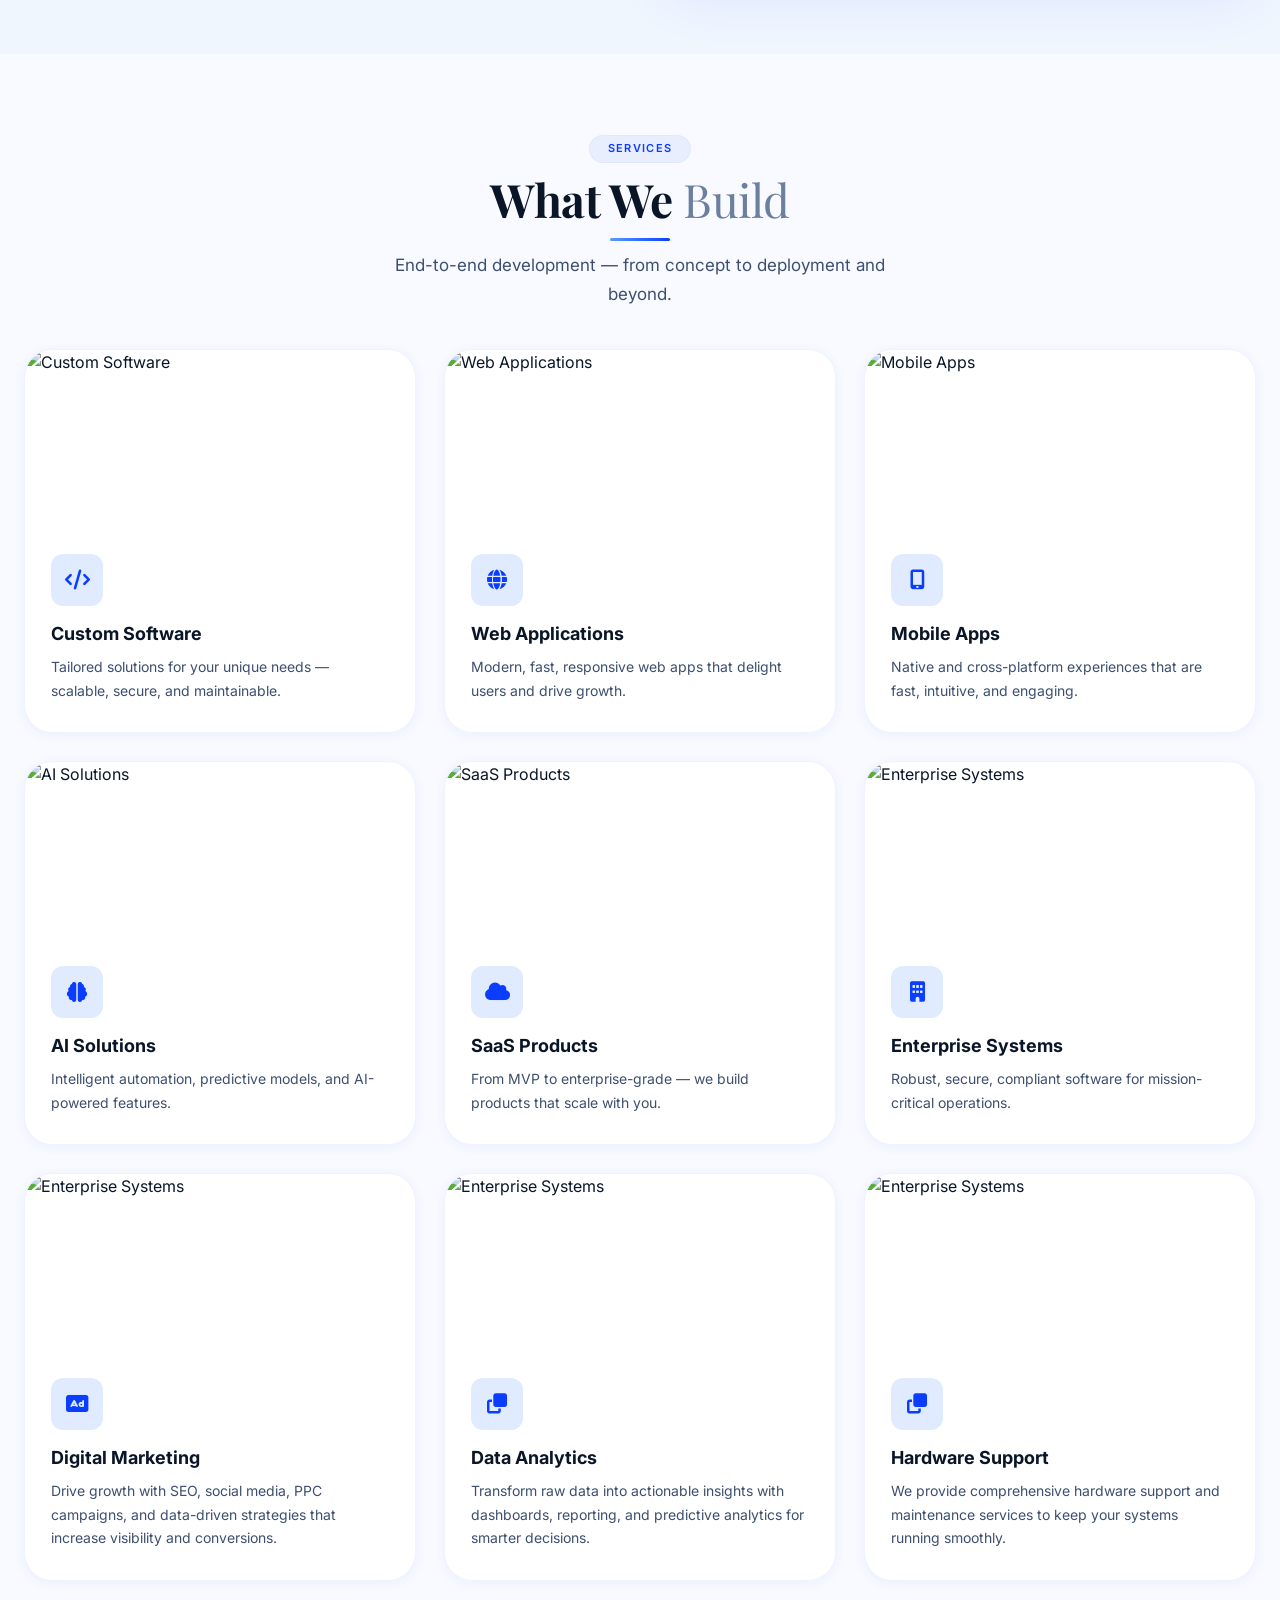
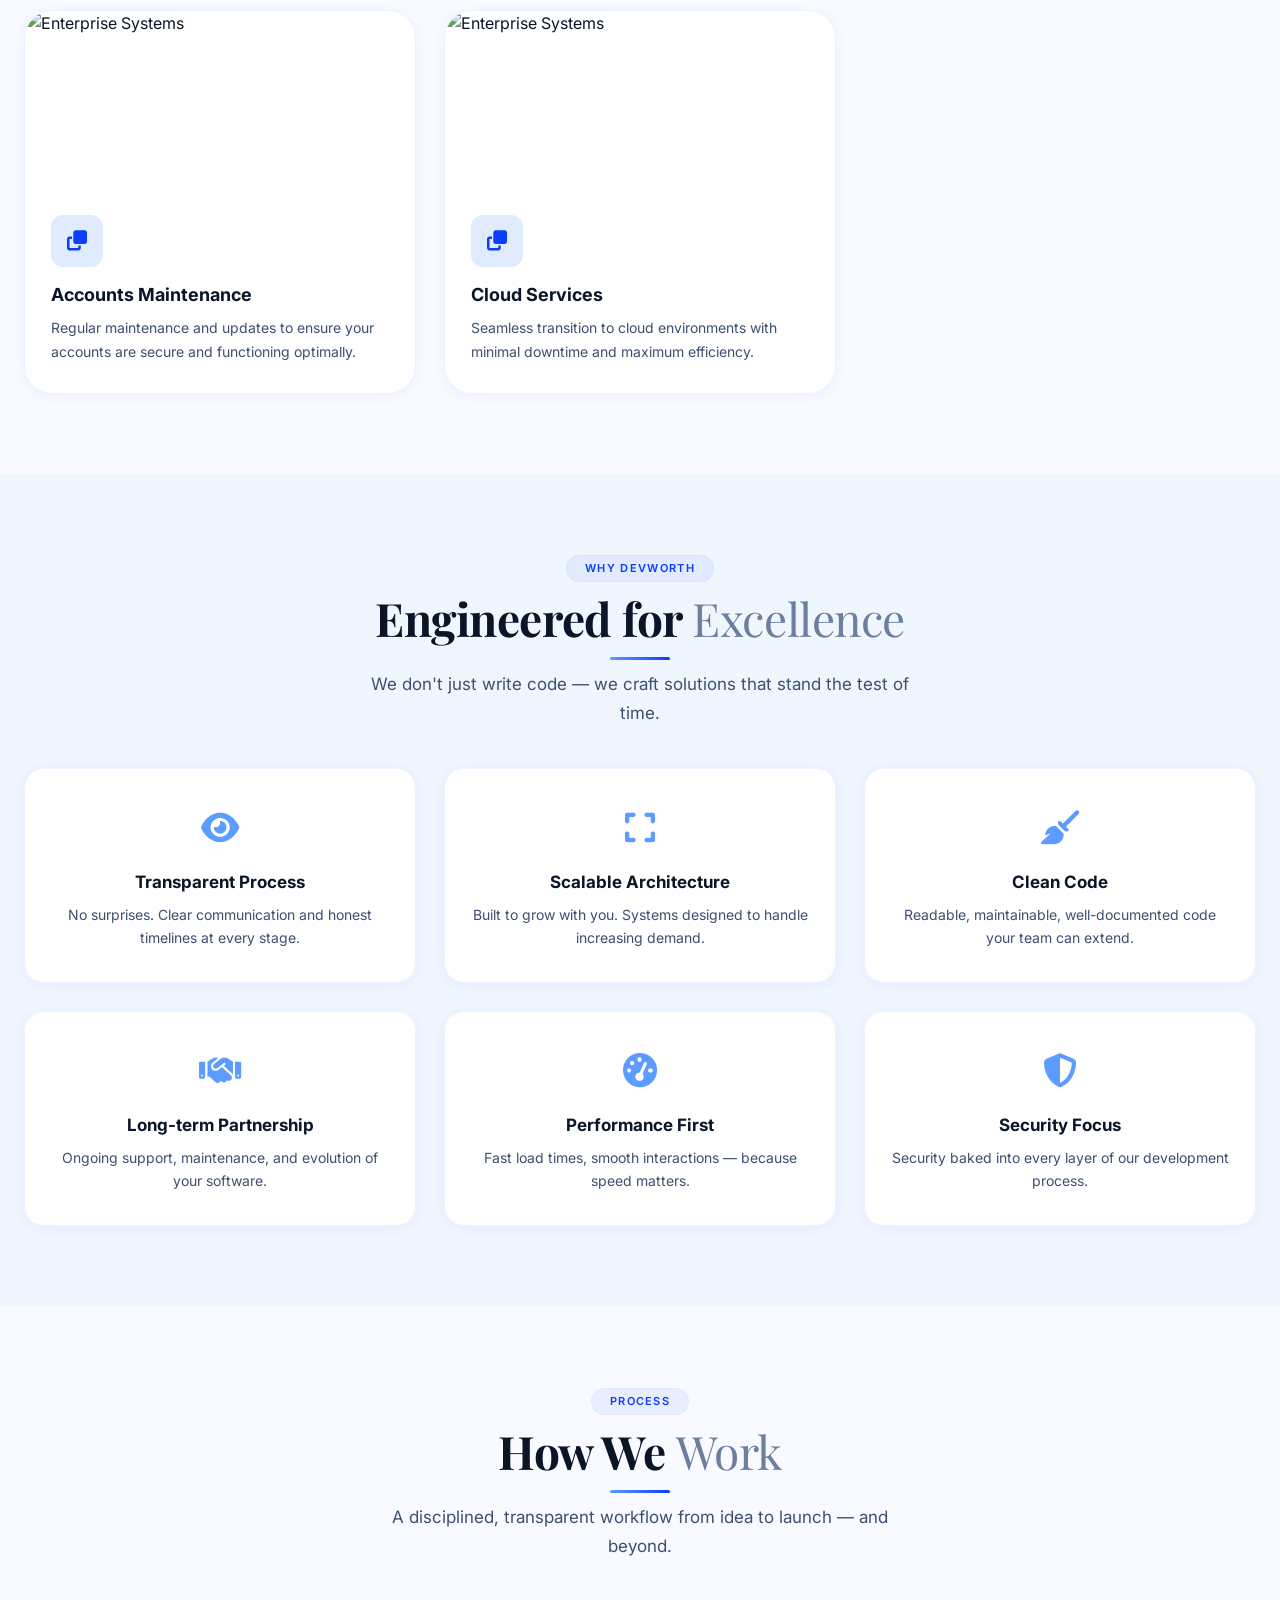
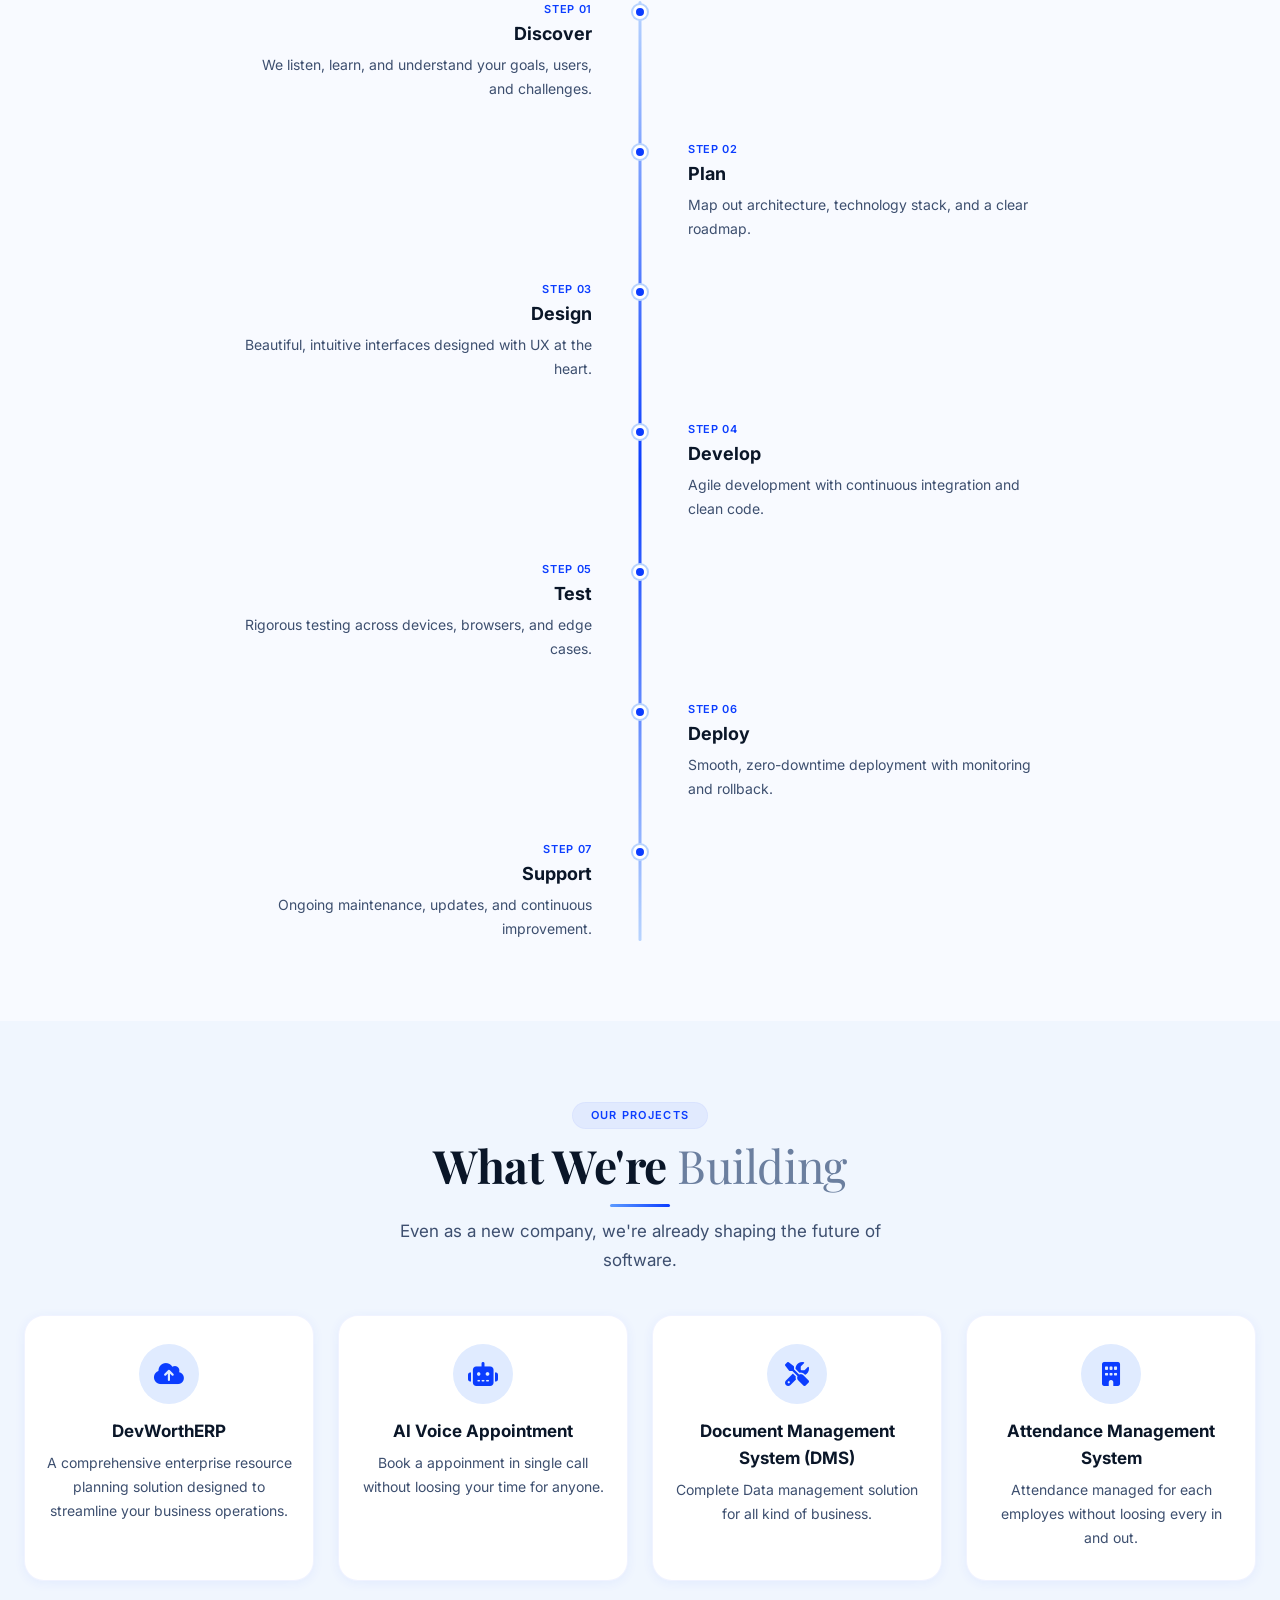
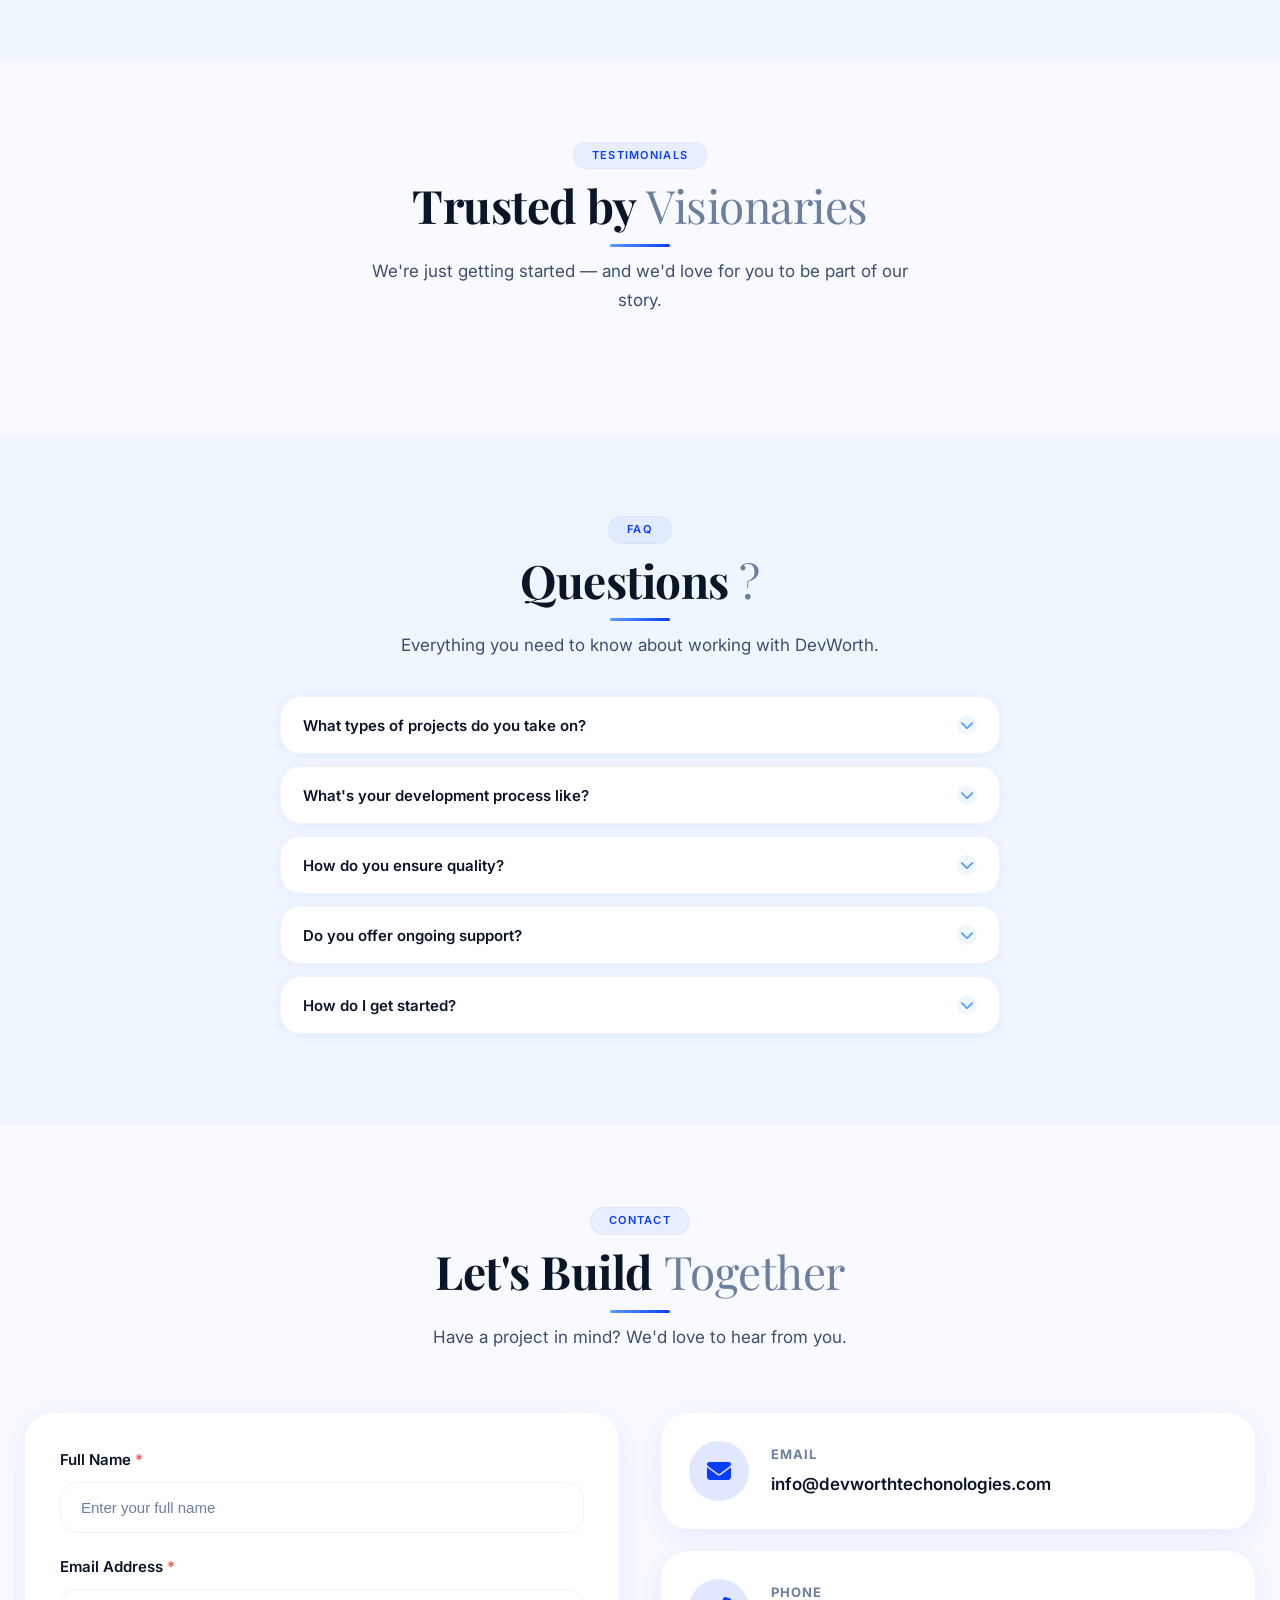
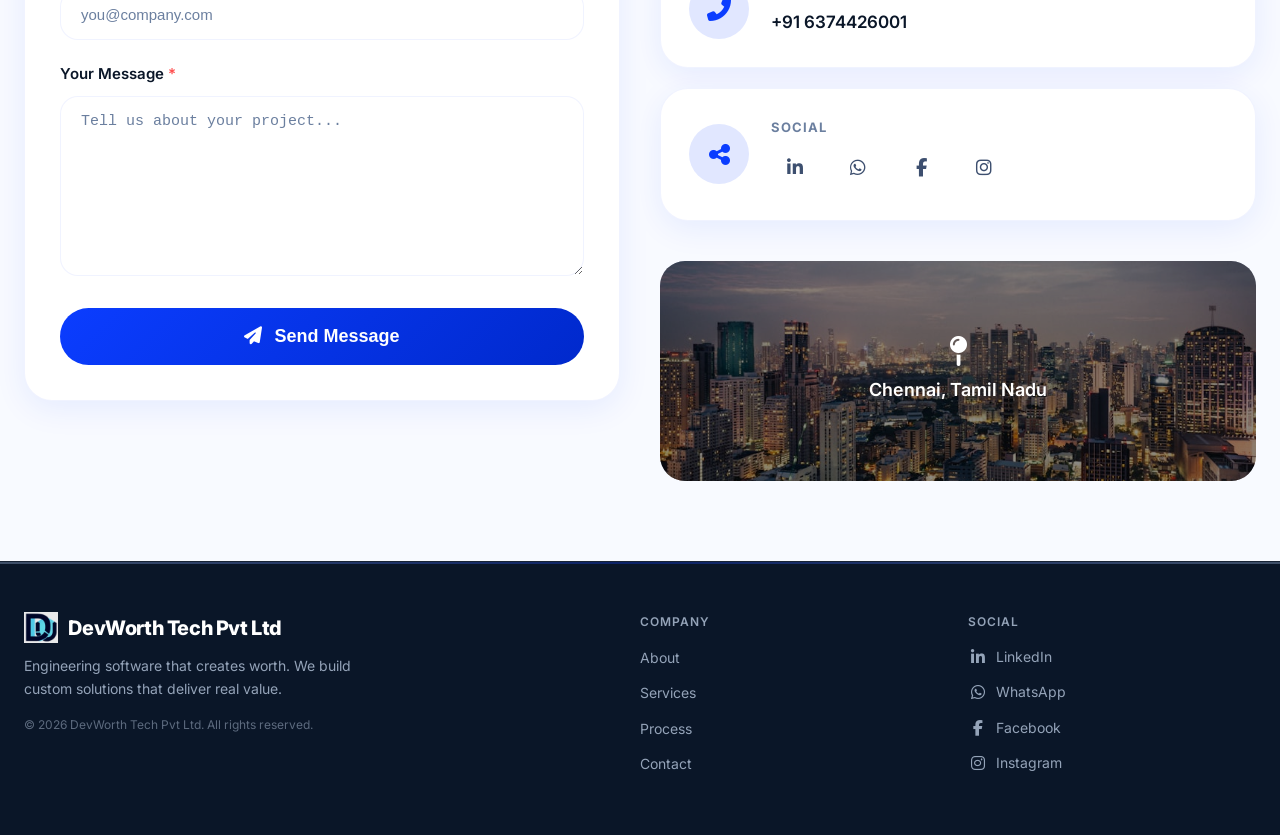
==== commit 170e3674: "tech" ====
--- a/index.html
+++ b/index.html
@@ -4,11 +4,11 @@
 <head>
     <meta charset="UTF-8" />
     <meta name="viewport" content="width=device-width, initial-scale=1.0, maximum-scale=1.0, user-scalable=yes" />
-    <title>DevWorth Technologies Pvt Ltd — Software That Creates Worth</title>
+    <title>DevWorth Tech Pvt Ltd — Software That Creates Worth</title>
     <meta name="description"
-        content="DevWorth Technologies Pvt Ltd is a software development company specializing in custom software, web applications, mobile apps, ERP, CRM, e-commerce, and AI solutions. We work closely with businesses to understand their requirements, provide clear guidance, and deliver projects on time with high-quality, user-friendly designs. If you don't have a clear idea of what you need, our team schedules consultations to understand your business, suggest the right technology solutions, and turn your vision into reality. At DevWorth Technologies Pvt Ltd, we don't just build software—we create digital solutions that add real value and help businesses grow." />
+        content="DevWorth Tech Pvt Ltd is a software development company specializing in custom software, web applications, mobile apps, ERP, CRM, e-commerce, and AI solutions. We work closely with businesses to understand their requirements, provide clear guidance, and deliver projects on time with high-quality, user-friendly designs. If you don't have a clear idea of what you need, our team schedules consultations to understand your business, suggest the right technology solutions, and turn your vision into reality. At DevWorth Tech Pvt Ltd, we don't just build software—we create digital solutions that add real value and help businesses grow." />
     <link rel="canonical" href="https://devworthtechnologies.com" />
-    <link rel="icon" type="image/png" href="assets/Devworth Technologies-lg.png">
+    <link rel="icon" type="image/png" href="assets/Devworth_tech-lg.png">
     <!-- Font Awesome 6 -->
     <link rel="stylesheet" href="https://cdnjs.cloudflare.com/ajax/libs/font-awesome/6.0.0-beta3/css/all.min.css" />
     <link rel="stylesheet" href="assets/css/style.css">
@@ -2994,8 +2994,8 @@
     <header class="navbar" id="navbar">
         <div class="inner">
             <a href="#" class="logo">
-                <img src="assets/Devworth Technologies-lg.png" alt="DevWorth Technologies">
-                DevWorth Technologies Pvt Ltd
+                <img src="assets/Devworth_tech-lg.png" alt="DevWorth Tech">
+                DevWorth Tech Pvt Ltd
             </a>
             <nav class="nav-links">
                 <a href="index.html" class="active">Home</a>
@@ -3085,7 +3085,7 @@
             <div class="about-layout">
                 <div class="about-text reveal-left">
                     <p>
-                        <strong>DevWorth Technologies Pvt Ltd</strong> was founded with a single, clear mission: to engineer
+                        <strong>DevWorth Tech Pvt Ltd</strong> was founded with a single, clear mission: to engineer
                         software that delivers genuine worth. We believe that great software isn't just about features —
                         it's about solving real problems with elegance, scalability, and thoughtful design.
                     </p>
@@ -3640,11 +3640,11 @@
         <div class="inner">
             <div>
                 <a href="#" class="logo">
-                    <img src="assets/Devworth Technologies-lg.png" alt="DevWorth Technologies">
-                    DevWorth Technologies Pvt Ltd
+                    <img src="assets/Devworth_tech-lg.png" alt="DevWorth Tech">
+                    DevWorth Tech Pvt Ltd
                 </a>
                 <p>Engineering software that creates worth. We build custom solutions that deliver real value.</p>
-                <div class="copy">© 2026 DevWorth Technologies Pvt Ltd. All rights reserved.</div>
+                <div class="copy">© 2026 DevWorth Tech Pvt Ltd. All rights reserved.</div>
             </div>
             <div>
                 <h4>Company</h4>
@@ -4048,7 +4048,7 @@
             // ============================================================
             // If you add stats in the future, this can be used
 
-            console.log('🚀 DevWorth Technologies — Premium Experience Loaded');
+            console.log('🚀 DevWorth Tech Pvt Ltd — Premium Experience Loaded');
 
         })();
     </script>
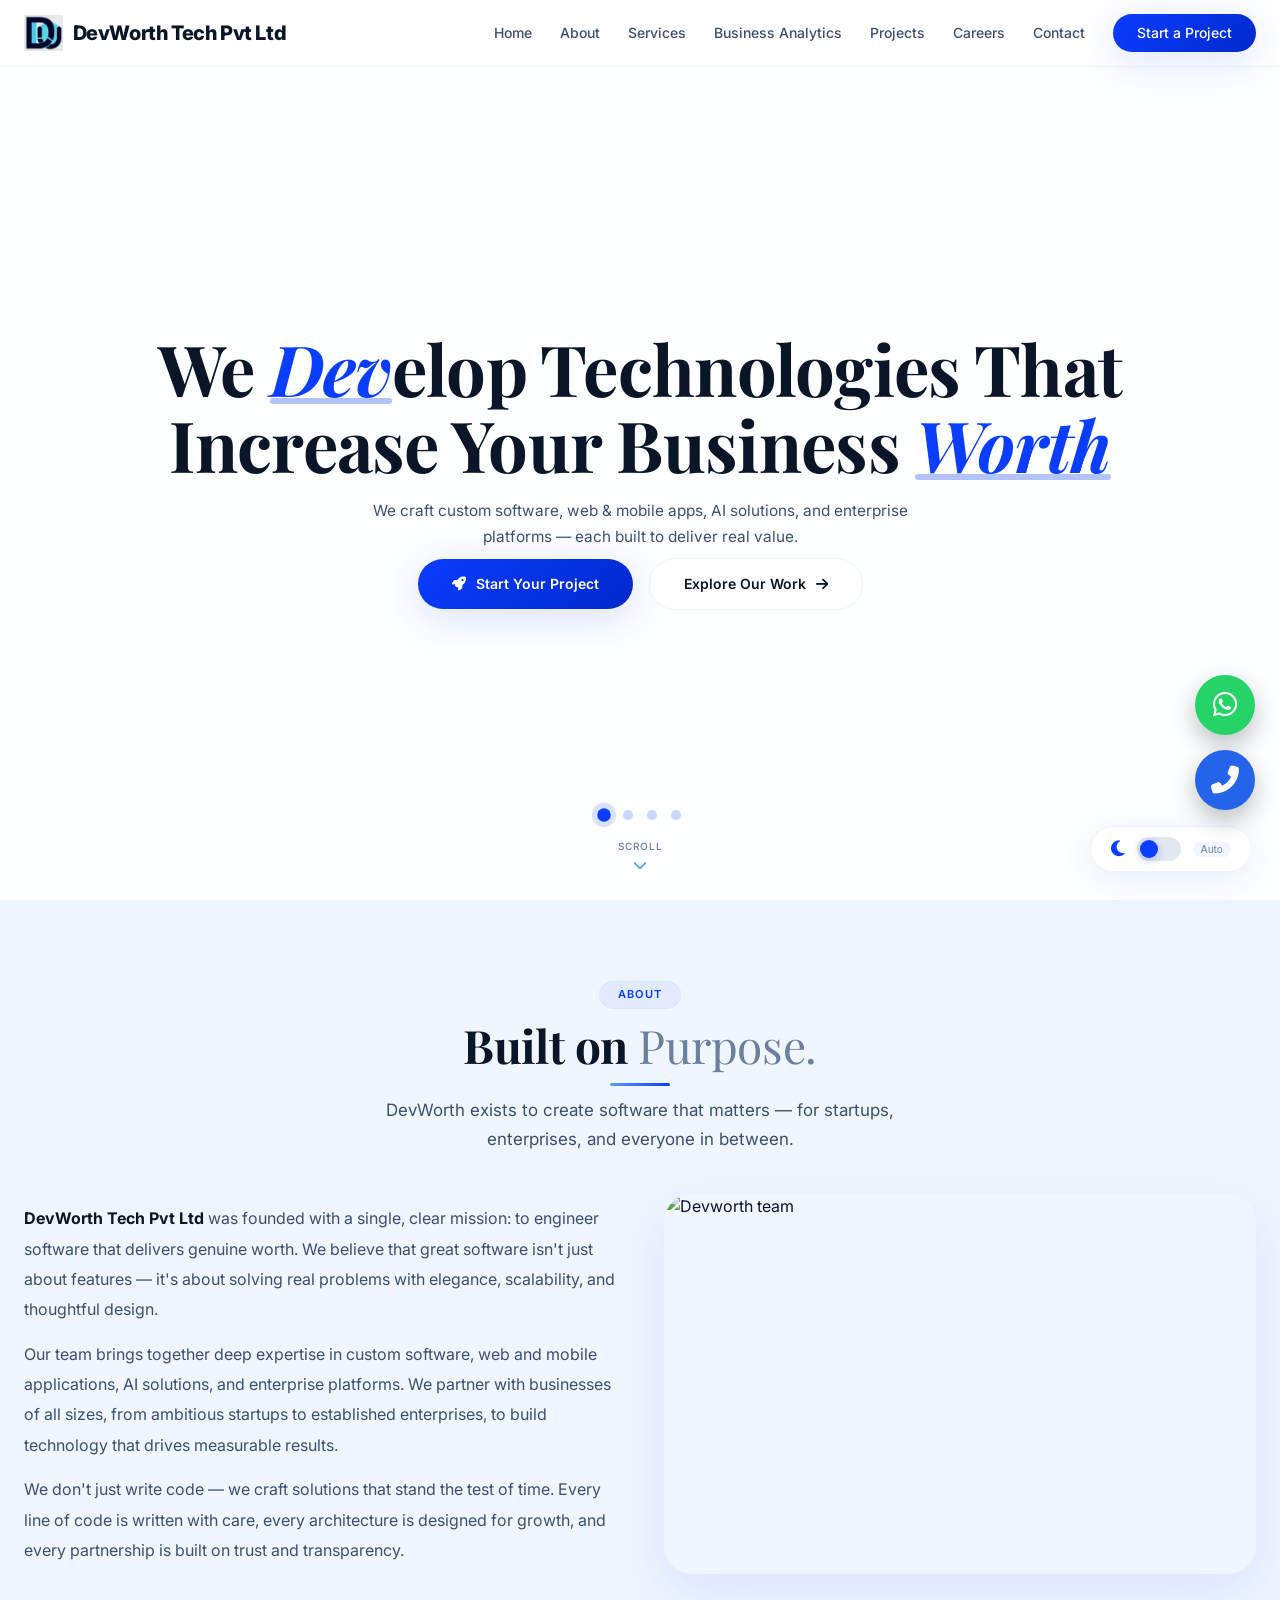
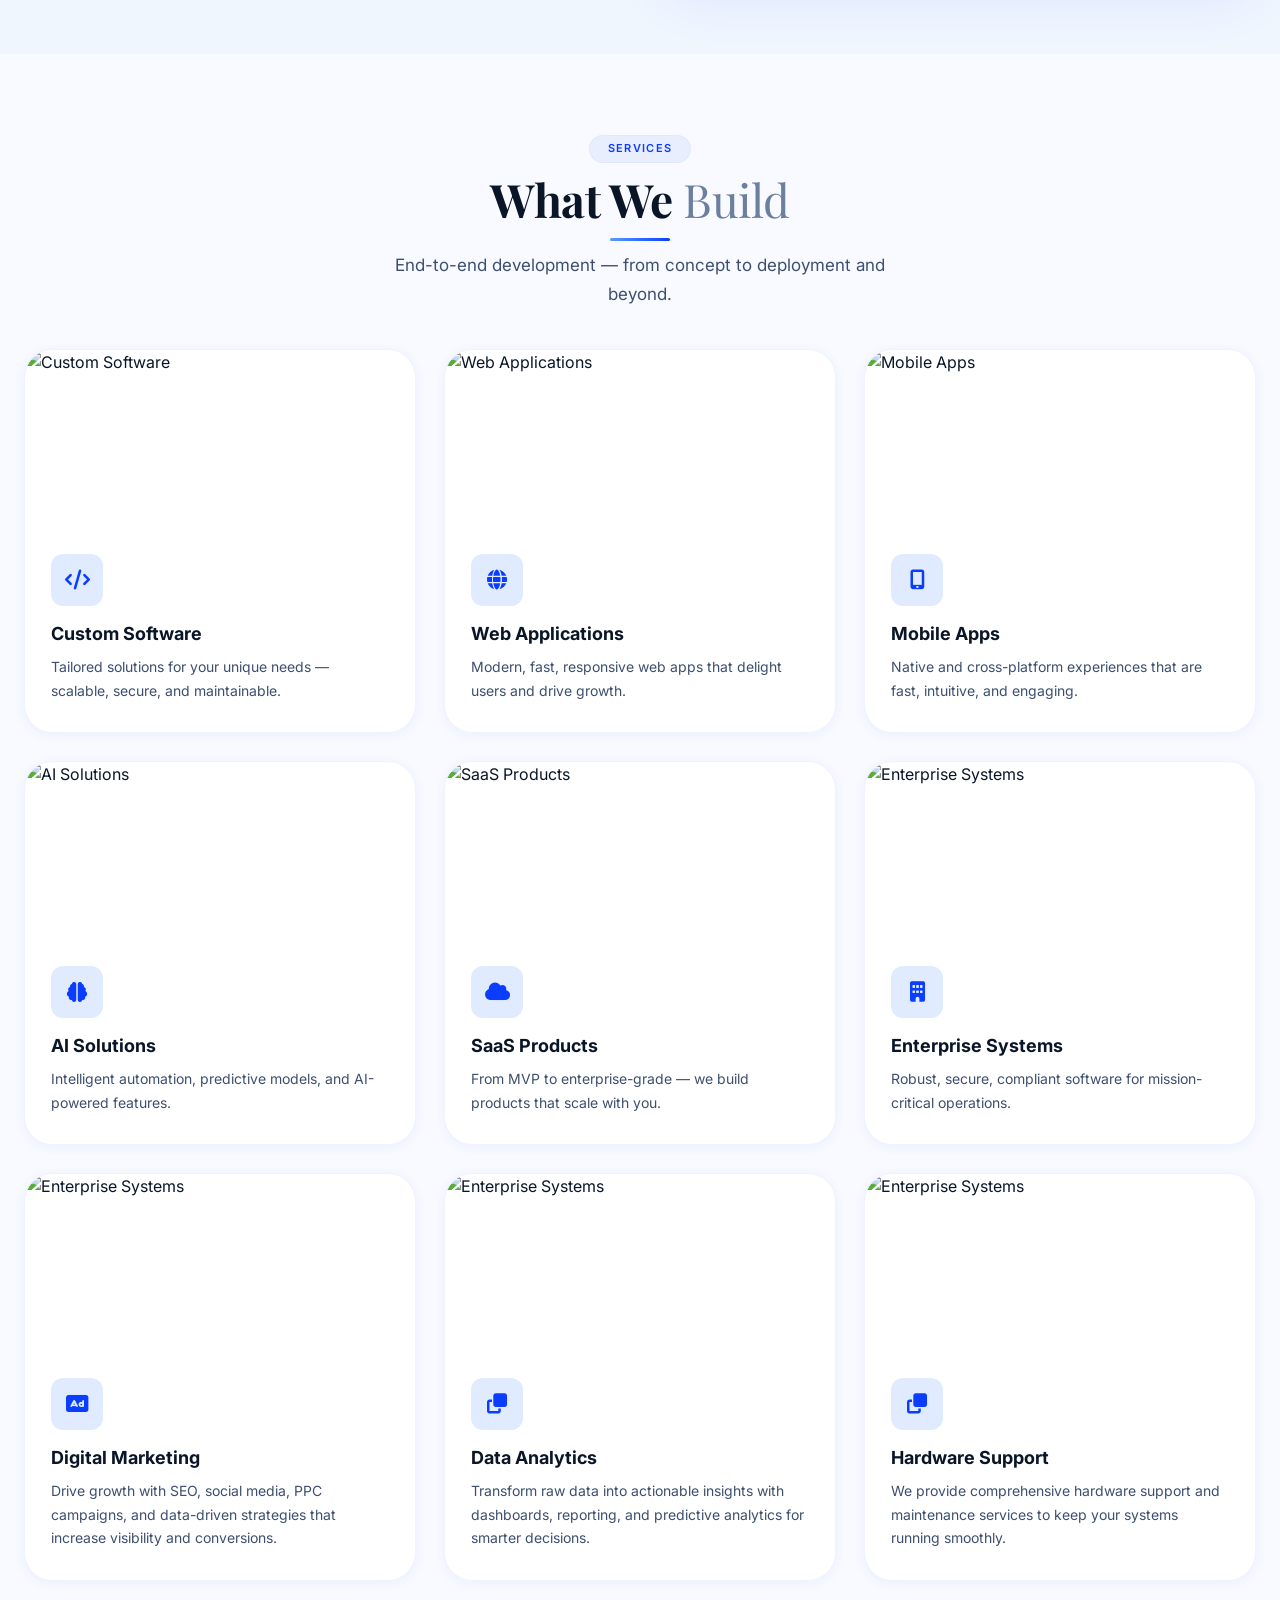
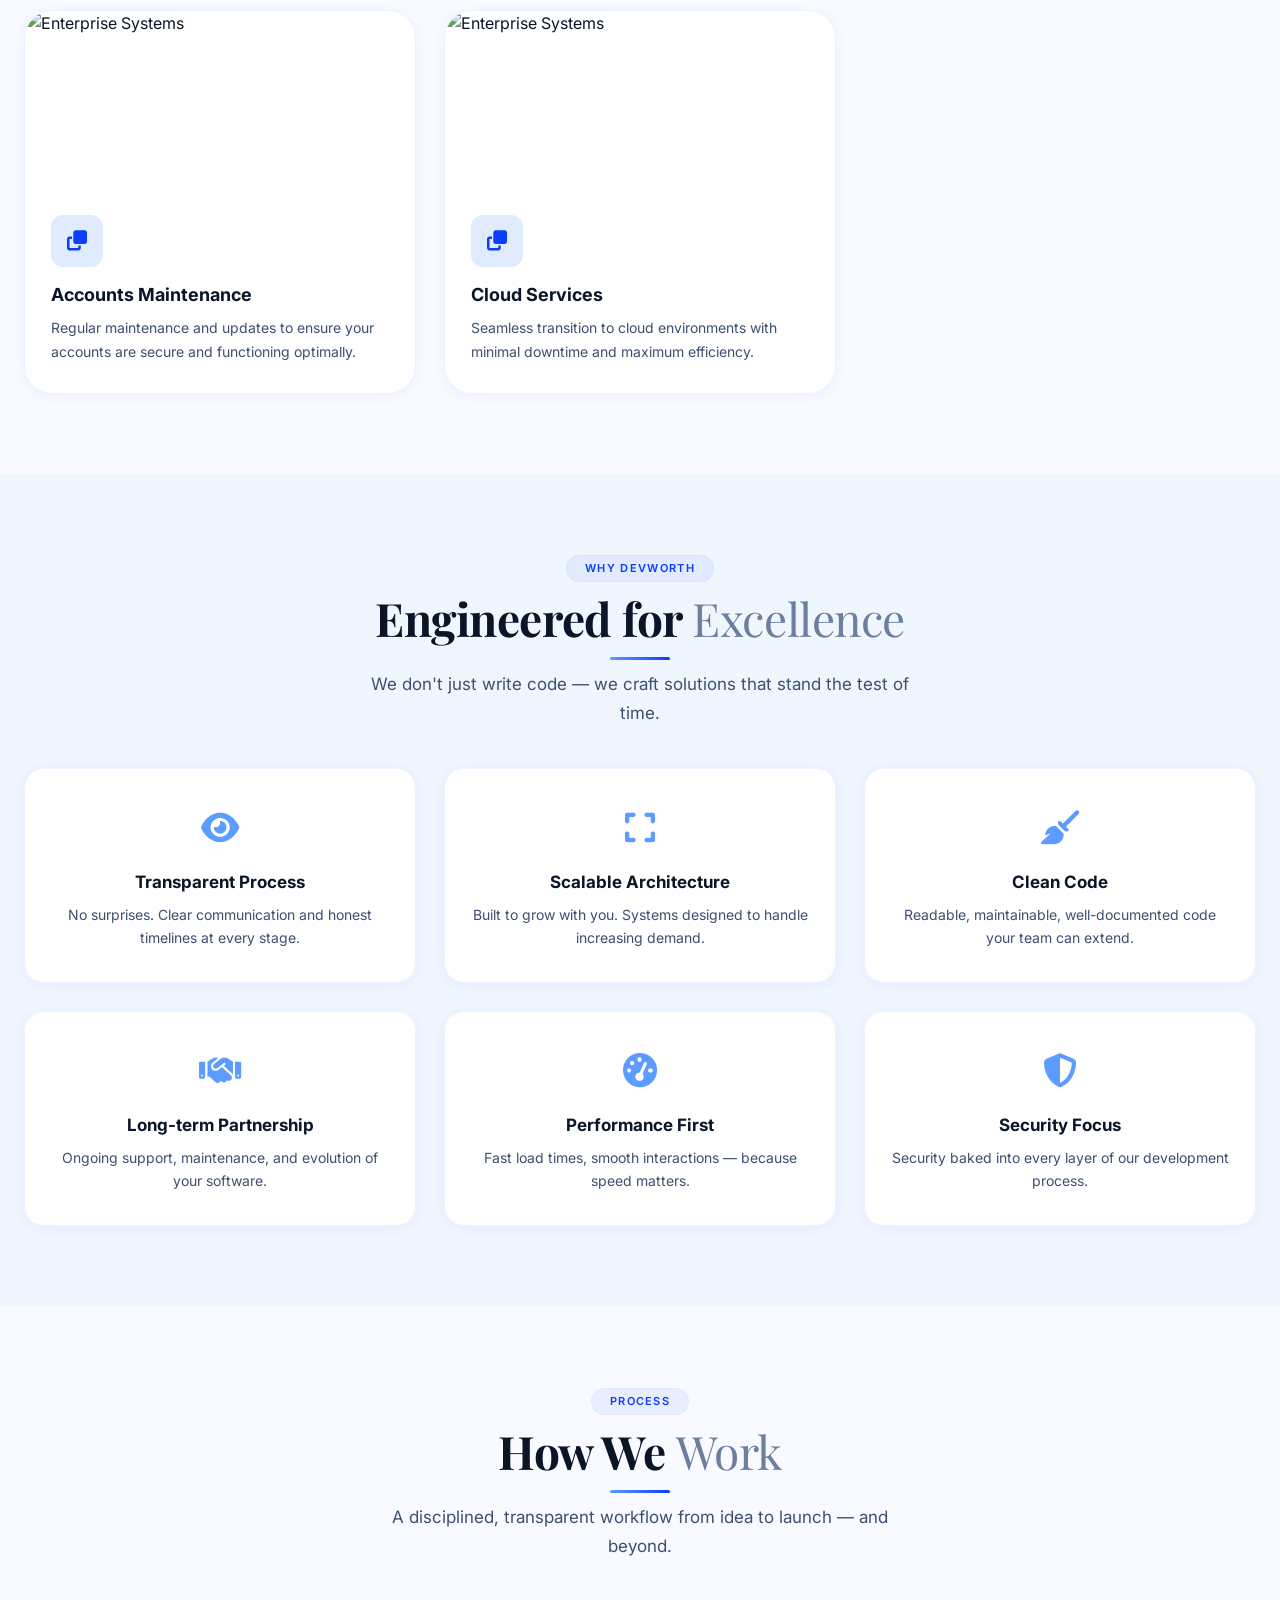
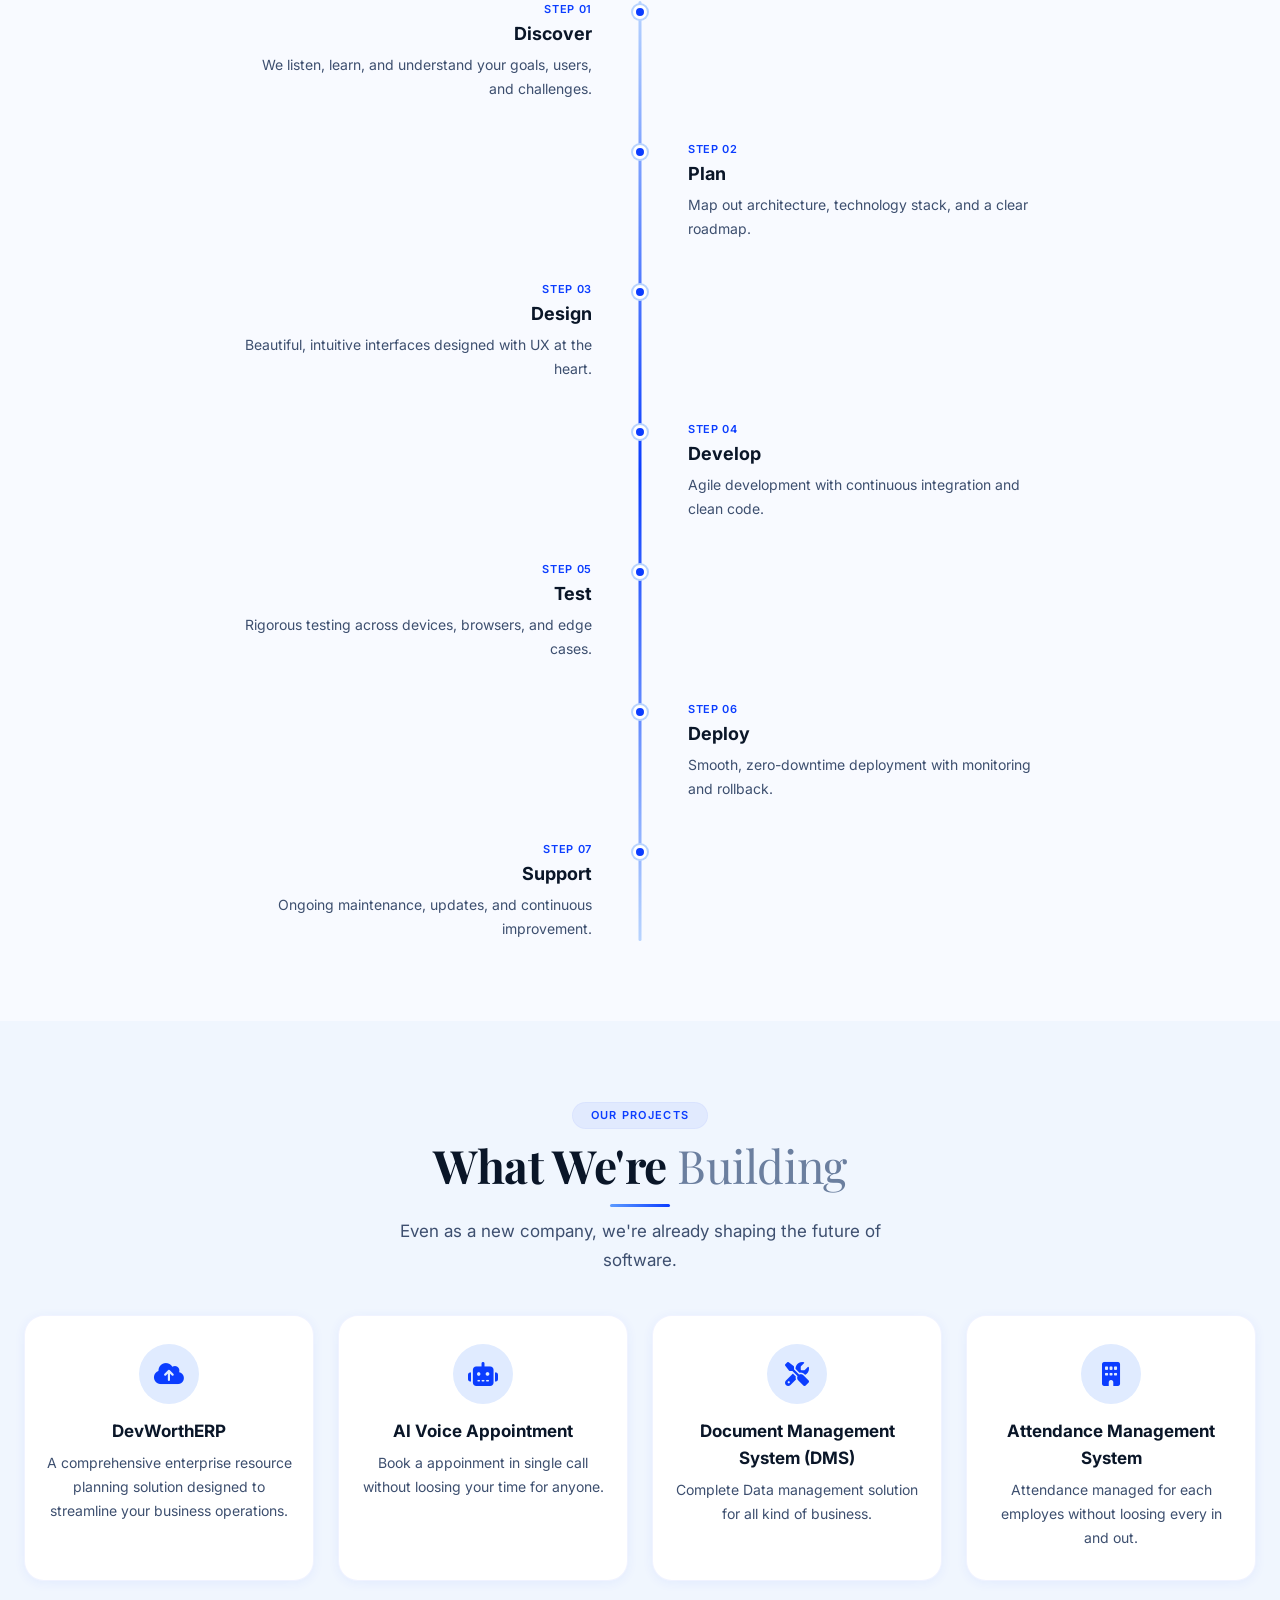
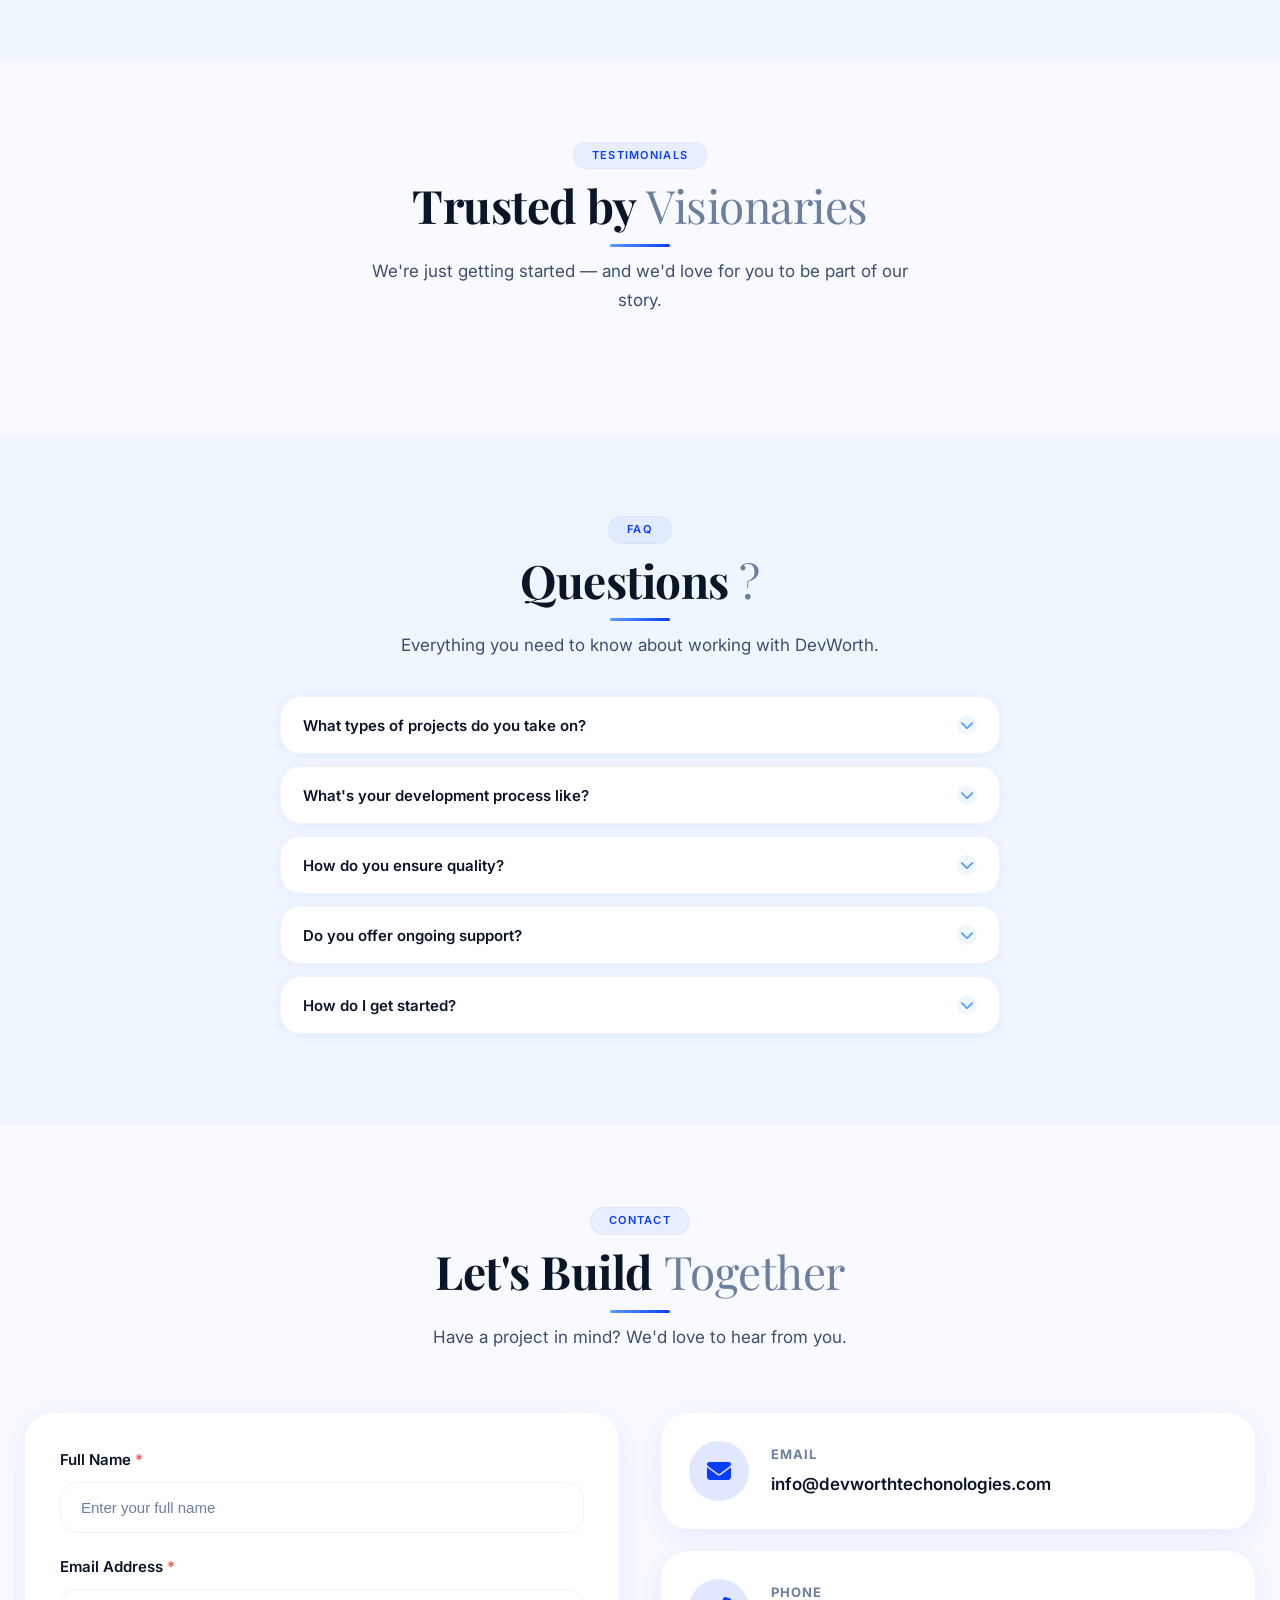
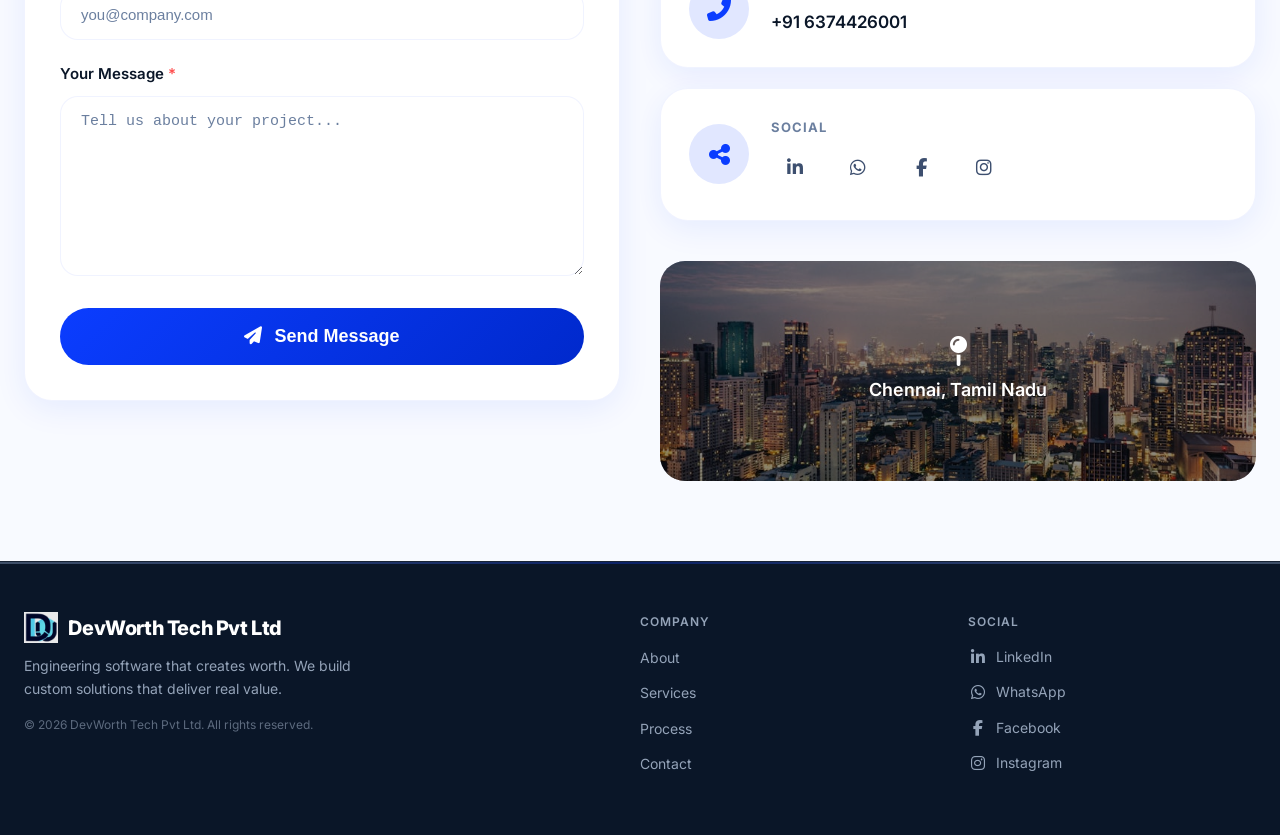
==== commit 2c0e42c1: "business analytics" ====
--- a/index.html
+++ b/index.html
@@ -3001,6 +3001,7 @@
                 <a href="index.html" class="active">Home</a>
                 <a href="about.html">About</a>
                 <a href="services.html">Services</a>
+                <a href="business-analytics.html">Business Analytics</a>
                 <a href="projects.html">Projects</a>
                 <a href="careers.html">Careers</a>
                 <a href="contact.html">Contact</a>
@@ -3017,6 +3018,7 @@
         <a href="index.html">Home</a>
         <a href="about.html">About</a>
         <a href="services.html">Services</a>
+        <a href="business-analytics.html">Business Analytics</a>
         <a href="projects.html">Projects</a>
         <a href="careers.html">Careers</a>
         <a href="contact.html">Contact</a>
